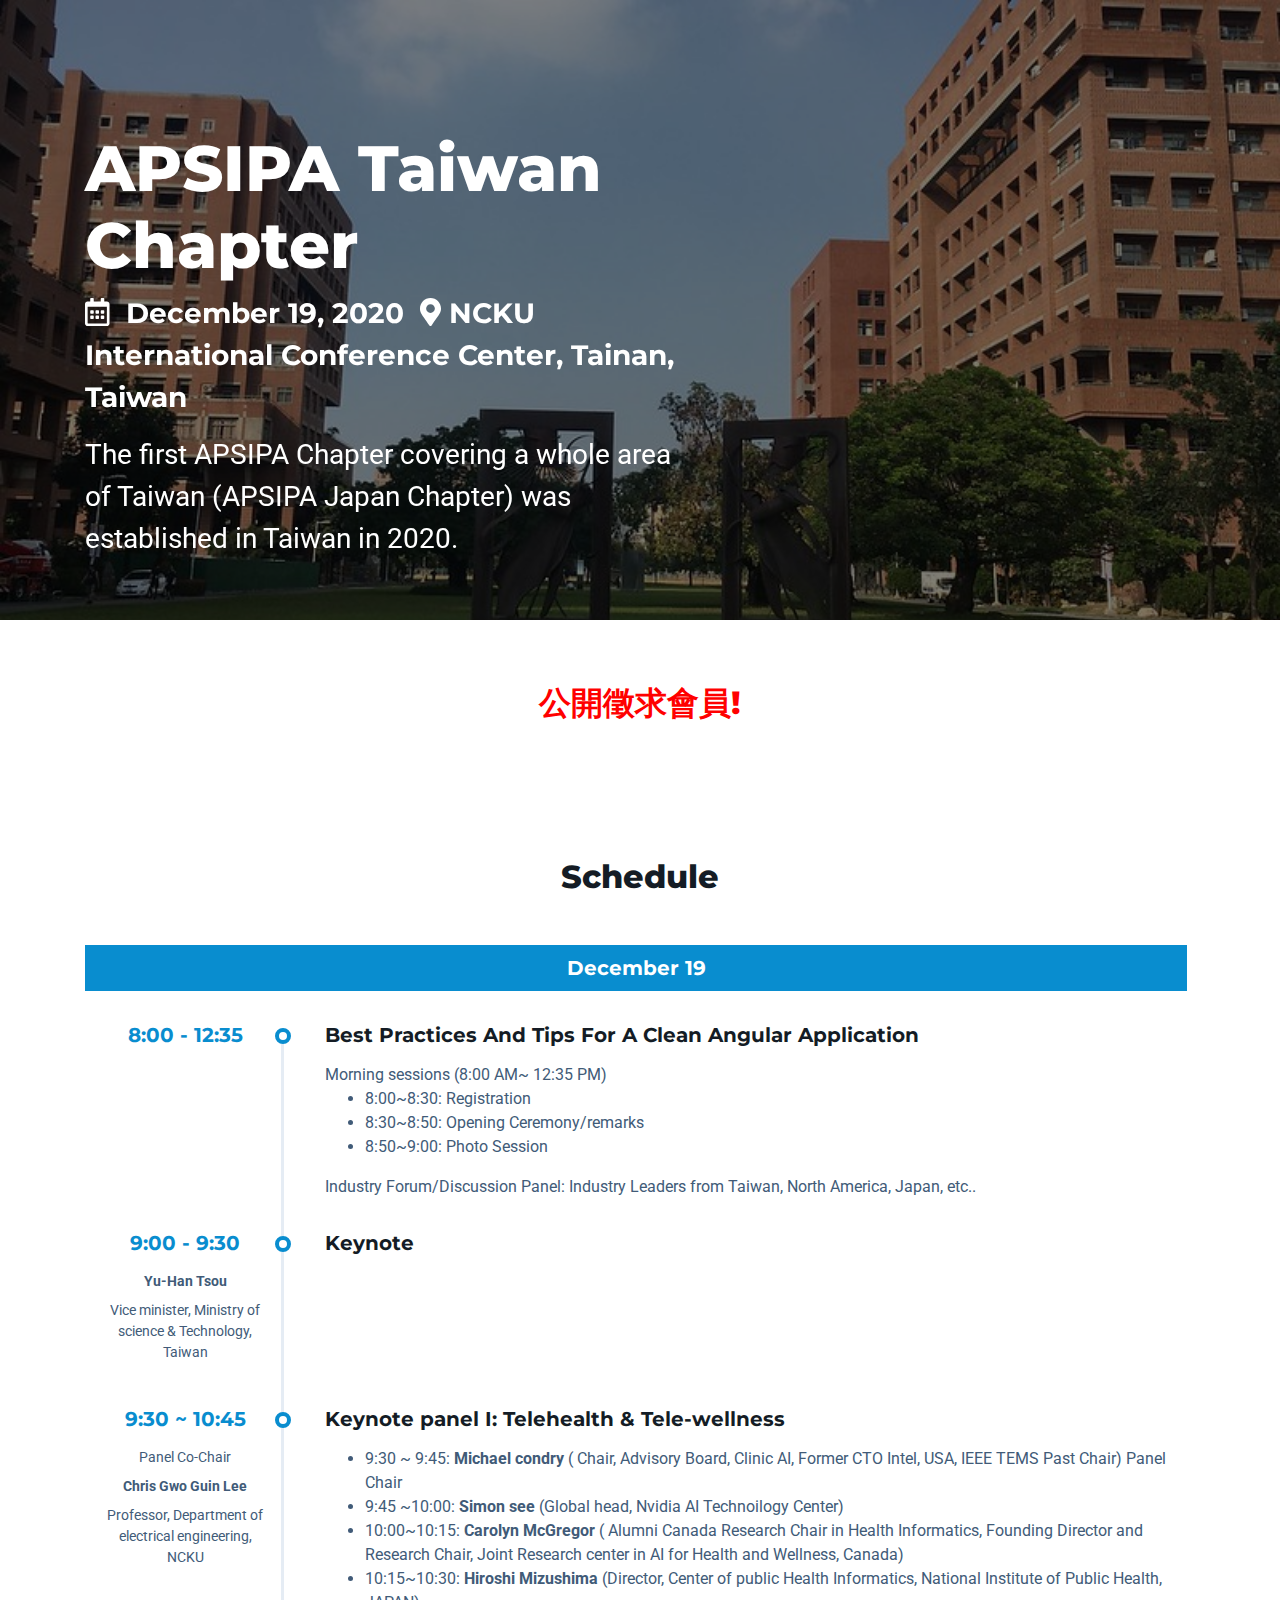
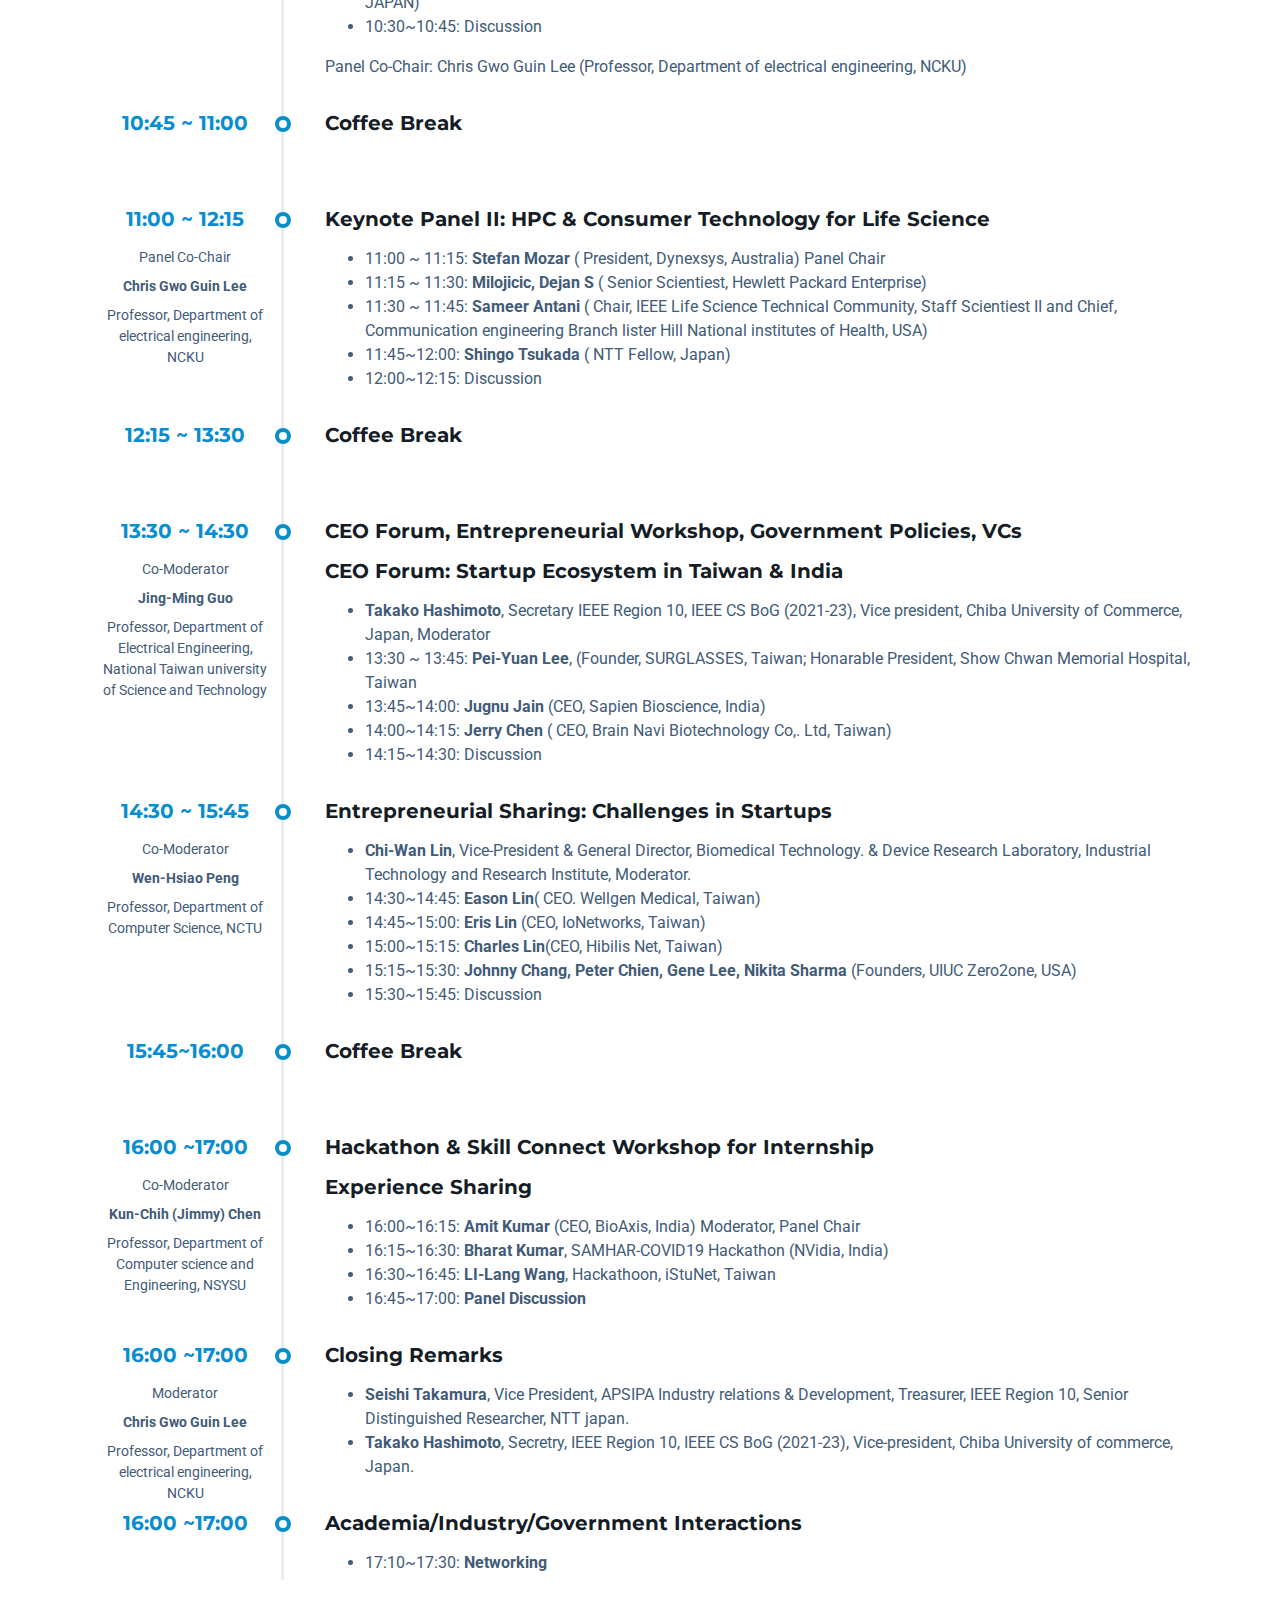
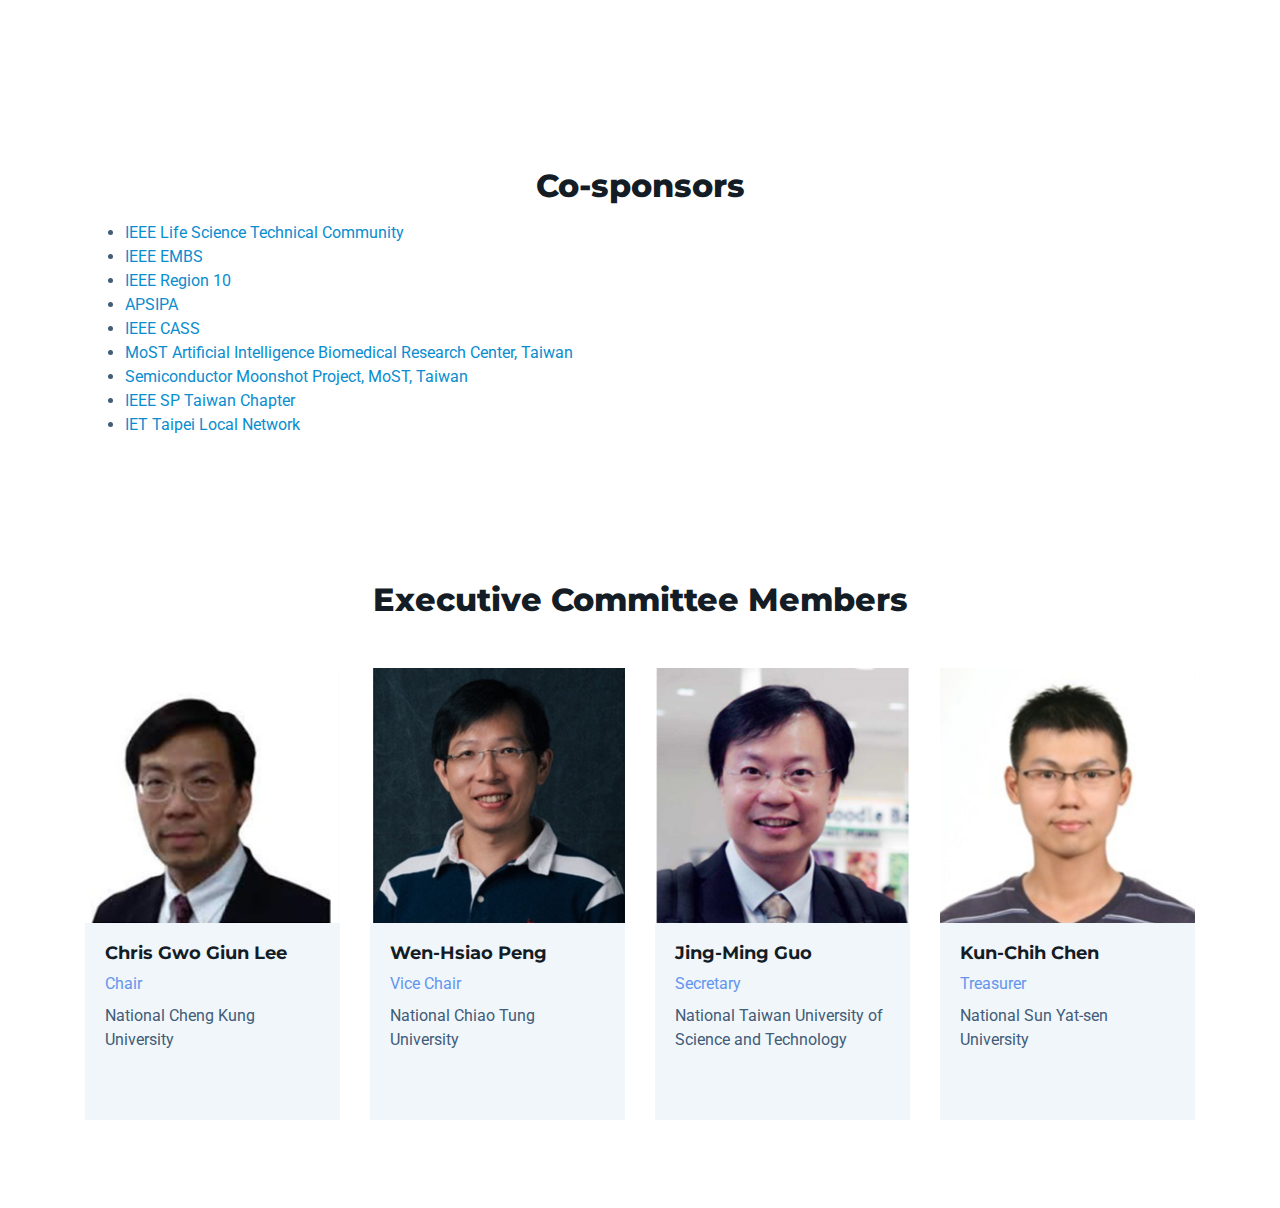
==== web/index.html @ 1daf2760 "create" ====
<!DOCTYPE html>
<html lang="en"> 
<head>
	<title>APSIPA Taiwan Chapter</title>
	
	<!-- Meta -->
	<meta charset="utf-8">
	<meta http-equiv="X-UA-Compatible" content="IE=edge">
	<meta name="viewport" content="width=device-width, initial-scale=1.0">
	<meta name="description" content="Bootstrap 4 Tech Conference Template">
	<meta name="author" content="Xiaoying Riley at 3rd Wave Media">    
	<link rel="shortcut icon" href="favicon.ico"> 
	
	<!-- Google Font -->
	<link href="https://fonts.googleapis.com/css?family=Montserrat:600,700,800|Roboto:300,400,700&display=swap" rel="stylesheet">
	
	<!-- FontAwesome JS-->
	<script defer src="static/js/all.min.js"></script>

	<!-- Theme CSS -->  
	<link id="theme-style" rel="stylesheet" href="static/css/theme.css">


</head> 
<body>
<section>
    <!-- <div id="hero-block" class="hero-block" background-color='#000000'> -->
    <div id="hero-block" class="hero-block" style="background-image: url('static/images/bg2.jpg')">        
    <!-- <div id="hero-block" class="hero-block" background-color='#000000'>         -->
		<div id="hero-carousel" class="hero-carousel carousel slide carousel-fade" data-ride="carousel">
			<div class="carousel-inner">
				<div class="carousel-item-1 carousel-item">
				</div>
				<div class="carousel-item-2 carousel-item">
				</div>
				<div class="carousel-item-3 carousel-item active">
				</div>
			</div>
		</div>
		<div class="hero-block-mask"></div>
		<div class="container">
			<div class="hero-text-block">
				<h1 class="hero-heading mb-2">APSIPA Taiwan Chapter</h1>
				<div class="hero-meta mb-3"><svg class="svg-inline--fa fa-calendar-alt fa-w-14 mr-2" aria-hidden="true" focusable="false" data-prefix="far" data-icon="calendar-alt" role="img" xmlns="http://www.w3.org/2000/svg" viewBox="0 0 448 512" data-fa-i2svg=""><path fill="currentColor" d="M148 288h-40c-6.6 0-12-5.4-12-12v-40c0-6.6 5.4-12 12-12h40c6.6 0 12 5.4 12 12v40c0 6.6-5.4 12-12 12zm108-12v-40c0-6.6-5.4-12-12-12h-40c-6.6 0-12 5.4-12 12v40c0 6.6 5.4 12 12 12h40c6.6 0 12-5.4 12-12zm96 0v-40c0-6.6-5.4-12-12-12h-40c-6.6 0-12 5.4-12 12v40c0 6.6 5.4 12 12 12h40c6.6 0 12-5.4 12-12zm-96 96v-40c0-6.6-5.4-12-12-12h-40c-6.6 0-12 5.4-12 12v40c0 6.6 5.4 12 12 12h40c6.6 0 12-5.4 12-12zm-96 0v-40c0-6.6-5.4-12-12-12h-40c-6.6 0-12 5.4-12 12v40c0 6.6 5.4 12 12 12h40c6.6 0 12-5.4 12-12zm192 0v-40c0-6.6-5.4-12-12-12h-40c-6.6 0-12 5.4-12 12v40c0 6.6 5.4 12 12 12h40c6.6 0 12-5.4 12-12zm96-260v352c0 26.5-21.5 48-48 48H48c-26.5 0-48-21.5-48-48V112c0-26.5 21.5-48 48-48h48V12c0-6.6 5.4-12 12-12h40c6.6 0 12 5.4 12 12v52h128V12c0-6.6 5.4-12 12-12h40c6.6 0 12 5.4 12 12v52h48c26.5 0 48 21.5 48 48zm-48 346V160H48v298c0 3.3 2.7 6 6 6h340c3.3 0 6-2.7 6-6z"></path></svg><!-- <i class="far fa-calendar-alt mr-2"></i> Font Awesome fontawesome.com --> December 19, 2020 <svg class="svg-inline--fa fa-map-marker-alt fa-w-12 mx-2" aria-hidden="true" focusable="false" data-prefix="fas" data-icon="map-marker-alt" role="img" xmlns="http://www.w3.org/2000/svg" viewBox="0 0 384 512" data-fa-i2svg=""><path fill="currentColor" d="M172.268 501.67C26.97 291.031 0 269.413 0 192 0 85.961 85.961 0 192 0s192 85.961 192 192c0 77.413-26.97 99.031-172.268 309.67-9.535 13.774-29.93 13.773-39.464 0zM192 272c44.183 0 80-35.817 80-80s-35.817-80-80-80-80 35.817-80 80 35.817 80 80 80z"></path></svg><!-- <i class="fas fa-map-marker-alt mx-2"></i> Font Awesome fontawesome.com -->NCKU International Conference Center, Tainan, Taiwan</div>
				<div class="hero-intro mb-4">The first APSIPA Chapter covering a whole area of Taiwan (APSIPA Japan Chapter) was established in Taiwan in 2020. </div>
			</div><!--//hero-text-block-->
		</div><!--//container-->

	</div>
</section>
<section class="schedule-section section">
    <div class="container">
        <h3 class="section-heading text-center md-5"><a style="color:red" href="static/data/member_solicitation.pdf">公開徵求會員!</a></h3>
    </div>
</section>
<section id="schedule-section" class="schedule-section section">
    <div class="container">
        <h3 class="section-heading text-center mb-5">Schedule</h3>
        
        <!-- Nav tabs -->
        <ul class="schedule-nav nav nav-pills nav-fill" id="myTab" role="tablist">
            <li class="nav-item mr-2">
                <a class="nav-link active" id="tab-1" data-toggle="tab" href="#tab-1-content" role="tab" aria-controls="tab-1-content" aria-selected="true">
                    <span class="heading">December 19</span>
                    <!-- <span class="meta">(Wed 12, Oct)</span> -->
                </a>
            </li>
        </ul>
        
        <!-- Tab panes -->
        <div class="schedule-tab-content tab-content">
            <div class="tab-pane active" id="tab-1-content" role="tabpanel" aria-labelledby="tab-1">
                <div class="item item-talk">
                    <div class="meta">
                        <h4 class="time mb-3">8:00 - 12:35 </h4>
                        <div class="profile">
                            <a href="#modal-speaker-1" data-toggle="modal" data-target="#modal-speaker-1"><img class="profile-image rounded-circle  mb-2" src="assets/images/speakers/speaker-1.jpg" alt=""></a>
                            <div class="name"><a class="theme-link" href="#modal-speaker-1" data-toggle="modal" data-target="#modal-speaker-1"></a></div>
                        </div><!--//profile-->
                    </div><!--//meta-->
                    <div class="content">
                        <h3 class="title mb-3">Best Practices And Tips For A Clean Angular Application</h3>
                        <!-- <div class="location mb-3"><svg class="svg-inline--fa fa-map-marker-alt fa-w-12 mr-2" aria-hidden="true" focusable="false" data-prefix="fas" data-icon="map-marker-alt" role="img" xmlns="http://www.w3.org/2000/svg" viewBox="0 0 384 512" data-fa-i2svg=""><path fill="currentColor" d="M172.268 501.67C26.97 291.031 0 269.413 0 192 0 85.961 85.961 0 192 0s192 85.961 192 192c0 77.413-26.97 99.031-172.268 309.67-9.535 13.774-29.93 13.773-39.464 0zM192 272c44.183 0 80-35.817 80-80s-35.817-80-80-80-80 35.817-80 80 35.817 80 80 80z"></path></svg><i class="fas fa-map-marker-alt mr-2"></i> Font Awesome fontawesome.comConference Room A</div> -->
                        <div class="desc">
                            Morning sessions (8:00 AM~ 12:35 PM)
                            <ul>

                                <li>8:00~8:30: Registration</li>
                                <li>8:30~8:50: Opening Ceremony/remarks</li>
                                <li>8:50~9:00: Photo Session</li>
                        </ul>
                            Industry Forum/Discussion Panel: Industry Leaders from Taiwan, North America, Japan, etc.. 
                        </div>
                    </div><!--//content-->
                </div><!--//item-->
                <div class="item item-talk">
                    <div class="meta">
                        <h4 class="time mb-3">9:00 - 9:30</h4>
                        <div class="profile">
                           <label><b>Yu-Han Tsou</b></label>
                           <label>Vice minister, Ministry of science & Technology, Taiwan</label>
                        </div><!--//profile-->
                    </div><!--//meta-->
                    <div class="content">
                        <h3 class="title mb-3">Keynote</h3>
                        <!-- <div class="location mb-3"><svg class="svg-inline--fa fa-map-marker-alt fa-w-12 mr-2" aria-hidden="true" focusable="false" data-prefix="fas" data-icon="map-marker-alt" role="img" xmlns="http://www.w3.org/2000/svg" viewBox="0 0 384 512" data-fa-i2svg=""><path fill="currentColor" d="M172.268 501.67C26.97 291.031 0 269.413 0 192 0 85.961 85.961 0 192 0s192 85.961 192 192c0 77.413-26.97 99.031-172.268 309.67-9.535 13.774-29.93 13.773-39.464 0zM192 272c44.183 0 80-35.817 80-80s-35.817-80-80-80-80 35.817-80 80 35.817 80 80 80z"></path></svg><i class="fas fa-map-marker-alt mr-2"></i> Font Awesome fontawesome.com</div> -->
                        <div class="desc"><p>&nbsp;</p><p>&nbsp;</p><p>&nbsp;</p></div>
                    </div><!--//content-->
                </div><!--//item-->
                <div class="item item-talk">
                    <div class="meta">
                        <h4 class="time mb-3">9:30 ~ 10:45</h4>
                        <div class="profile">
                           <label> Panel Co-Chair </label>
                           <label><b> Chris Gwo Guin Lee </b></label>
                           <label> Professor, Department of electrical engineering, NCKU </label>
                        </div><!--//profile-->
                    </div><!--//meta-->
                    <div class="content">
                        <h3 class="title mb-3">Keynote panel I: Telehealth & Tele-wellness</h3>
                        <!-- <div class="location mb-3"><svg class="svg-inline--fa fa-map-marker-alt fa-w-12 mr-2" aria-hidden="true" focusable="false" data-prefix="fas" data-icon="map-marker-alt" role="img" xmlns="http://www.w3.org/2000/svg" viewBox="0 0 384 512" data-fa-i2svg=""><path fill="currentColor" d="M172.268 501.67C26.97 291.031 0 269.413 0 192 0 85.961 85.961 0 192 0s192 85.961 192 192c0 77.413-26.97 99.031-172.268 309.67-9.535 13.774-29.93 13.773-39.464 0zM192 272c44.183 0 80-35.817 80-80s-35.817-80-80-80-80 35.817-80 80 35.817 80 80 80z"></path></svg><i class="fas fa-map-marker-alt mr-2"></i> Font Awesome fontawesome.comConference Room A</div> -->
                        <div class="desc">
                           <ul>
                              <li>9:30 ~ 9:45: <b>Michael condry</b> ( Chair, Advisory Board, Clinic AI, Former CTO Intel, USA, IEEE TEMS Past Chair) Panel Chair</li>
                              <li>9:45 ~10:00: <b>Simon see</b> (Global head, Nvidia AI Technoilogy Center)</li>
                              <li>10:00~10:15: <b>Carolyn McGregor</b> ( Alumni Canada Research Chair in Health Informatics, Founding Director and Research Chair, Joint Research center in AI for Health and Wellness, Canada) </li>
                              <li>10:15~10:30: <b>Hiroshi Mizushima</b> (Director, Center of public Health Informatics, National Institute of Public Health, JAPAN)</li>
                              <li>10:30~10:45: Discussion
                           </ul>
                           Panel Co-Chair: Chris Gwo Guin Lee (Professor, Department of electrical engineering, NCKU)

                        </div>
                    </div><!--//content-->
                </div><!--//item-->
                <div class="item item-other">
                    <div class="meta">
                        <h4 class="time mb-3">10:45 ~ 11:00</h4>
                    </div><!--//meta-->
                    <div class="content">
                        <h3 class="title mb-3">Coffee Break</h3>
                        <!-- <div class="location mb-3"><svg class="svg-inline--fa fa-map-marker-alt fa-w-12 mr-2" aria-hidden="true" focusable="false" data-prefix="fas" data-icon="map-marker-alt" role="img" xmlns="http://www.w3.org/2000/svg" viewBox="0 0 384 512" data-fa-i2svg=""><path fill="currentColor" d="M172.268 501.67C26.97 291.031 0 269.413 0 192 0 85.961 85.961 0 192 0s192 85.961 192 192c0 77.413-26.97 99.031-172.268 309.67-9.535 13.774-29.93 13.773-39.464 0zM192 272c44.183 0 80-35.817 80-80s-35.817-80-80-80-80 35.817-80 80 35.817 80 80 80z"></path></svg><i class="fas fa-map-marker-alt mr-2"></i> Font Awesome fontawesome.comRoom A5</div> -->
                        <div class="desc"><p>&nbsp;</p></div>
                    </div><!--//content-->
                </div><!--//item-->
                <div class="item item-talk">
                    <div class="meta">
                        <h4 class="time mb-3">11:00 ~ 12:15</h4>
                        <div class="profile">
                            <!-- <a href="#modal-speaker-1" data-toggle="modal" data-target="#modal-speaker-1"><img class="profile-image rounded-circle  mb-2" src="assets/images/speakers/speaker-3.jpg" alt=""></a>
                            <div class="name"><a class="theme-link" href="#modal-speaker-1" data-toggle="modal" data-target="#modal-speaker-1">Tim Doe</a></div> -->

                           <label> Panel Co-Chair </label> 
                           <label><b>Chris Gwo Guin Lee</b> </label>
                           <label> Professor, Department of electrical engineering, NCKU </label>

                        </div><!--//profile-->
                    </div><!--//meta-->
                    <div class="content">
                        <h3 class="title mb-3">Keynote Panel II: HPC & Consumer Technology for Life Science</h3>
                        <!-- <div class="location mb-3"><svg class="svg-inline--fa fa-map-marker-alt fa-w-12 mr-2" aria-hidden="true" focusable="false" data-prefix="fas" data-icon="map-marker-alt" role="img" xmlns="http://www.w3.org/2000/svg" viewBox="0 0 384 512" data-fa-i2svg=""><path fill="currentColor" d="M172.268 501.67C26.97 291.031 0 269.413 0 192 0 85.961 85.961 0 192 0s192 85.961 192 192c0 77.413-26.97 99.031-172.268 309.67-9.535 13.774-29.93 13.773-39.464 0zM192 272c44.183 0 80-35.817 80-80s-35.817-80-80-80-80 35.817-80 80 35.817 80 80 80z"></path></svg><i class="fas fa-map-marker-alt mr-2"></i> Font Awesome fontawesome.comConference Room A</div> -->
                        <div class="desc">
                           <ul>
                              <li>11:00 ~ 11:15: <b>Stefan Mozar</b> ( President, Dynexsys, Australia) Panel Chair</li>
                              <li>11:15 ~ 11:30: <b>Milojicic, Dejan S</b> ( Senior Scientiest, Hewlett Packard Enterprise)</li>
                              <li>11:30 ~ 11:45: <b>Sameer Antani</b> ( Chair, IEEE Life Science Technical Community, Staff Scientiest II and Chief, Communication engineering Branch lister Hill National institutes of Health, USA)</li>
                              <li>11:45~12:00: <b>Shingo Tsukada</b> ( NTT Fellow, Japan)</li>
                              <li>12:00~12:15: Discussion</li>
                           </ul>
                        
                        </div>
                    </div><!--//content-->
                </div><!--//item-->

                <div class="item item-other">
                  <div class="meta">
                      <h4 class="time mb-3">12:15 ~ 13:30 </h4>
                  </div><!--//meta-->
                  <div class="content">
                      <h3 class="title mb-3">Coffee Break </h3>
                      <!-- <div class="location mb-3"><svg class="svg-inline--fa fa-map-marker-alt fa-w-12 mr-2" aria-hidden="true" focusable="false" data-prefix="fas" data-icon="map-marker-alt" role="img" xmlns="http://www.w3.org/2000/svg" viewBox="0 0 384 512" data-fa-i2svg=""><path fill="currentColor" d="M172.268 501.67C26.97 291.031 0 269.413 0 192 0 85.961 85.961 0 192 0s192 85.961 192 192c0 77.413-26.97 99.031-172.268 309.67-9.535 13.774-29.93 13.773-39.464 0zM192 272c44.183 0 80-35.817 80-80s-35.817-80-80-80-80 35.817-80 80 35.817 80 80 80z"></path></svg><i class="fas fa-map-marker-alt mr-2"></i> Font Awesome fontawesome.comRoom A5</div> -->
                      <div class="desc"><p>&nbsp;</p></div>
                  </div><!--//content-->
               </div><!--//item-->

                <div class="item item-talk">
                    <div class="meta">
                        <h4 class="time mb-3">13:30 ~ 14:30</h4>
                        <div class="profile">
                           <label> Co-Moderator</label>
                           <label><b>Jing-Ming Guo</b> </label>
                           <label> Professor, Department of Electrical Engineering, National Taiwan university of Science and Technology </label>
                            <!-- <a href="#modal-speaker-1" data-toggle="modal" data-target="#modal-speaker-1"><img class="profile-image rounded-circle  mb-2" src="assets/images/speakers/speaker-4.jpg" alt=""></a>
                            <div class="name"><a class="theme-link" href="#modal-speaker-1" data-toggle="modal" data-target="#modal-speaker-1">Josh Doe</a></div> -->
                        </div><!--//profile-->
                    </div><!--//meta-->
                    <div class="content">
                        <h3 class="title mb-3">CEO Forum, Entrepreneurial Workshop, Government Policies, VCs</h3>
                        <h4 class="title mb-3">CEO Forum: Startup Ecosystem in Taiwan & India</h4>
                        <!-- <div class="location mb-3"><svg class="svg-inline--fa fa-map-marker-alt fa-w-12 mr-2" aria-hidden="true" focusable="false" data-prefix="fas" data-icon="map-marker-alt" role="img" xmlns="http://www.w3.org/2000/svg" viewBox="0 0 384 512" data-fa-i2svg=""><path fill="currentColor" d="M172.268 501.67C26.97 291.031 0 269.413 0 192 0 85.961 85.961 0 192 0s192 85.961 192 192c0 77.413-26.97 99.031-172.268 309.67-9.535 13.774-29.93 13.773-39.464 0zM192 272c44.183 0 80-35.817 80-80s-35.817-80-80-80-80 35.817-80 80 35.817 80 80 80z"></path></svg><i class="fas fa-map-marker-alt mr-2"></i> Font Awesome fontawesome.comConference Room B</div> -->
                        <div class="desc">
                           <ul>
                              <li><b>Takako Hashimoto</b>, Secretary IEEE Region 10, IEEE CS BoG (2021-23), Vice president, Chiba University of Commerce, Japan, Moderator</li>
                              <li>13:30 ~ 13:45: <b>Pei-Yuan Lee</b>, (Founder, SURGLASSES, Taiwan; Honarable President, Show Chwan Memorial Hospital, Taiwan </li>
                              <li>13:45~14:00: <b>Jugnu Jain</b> (CEO, Sapien Bioscience, India)</li>
                              <li>14:00~14:15: <b>Jerry Chen</b> ( CEO, Brain Navi Biotechnology Co,. Ltd, Taiwan)</li>
                              <li>14:15~14:30: Discussion </li>
                           </ul>
                        </div>
                    </div><!--//content-->
                </div><!--//item-->
                <div class="item item-talk">
                  <div class="meta">
                      <h4 class="time mb-3">14:30 ~ 15:45</h4>
                      <div class="profile">
                         <label> Co-Moderator</label>
                         <label><b>Wen-Hsiao Peng</b> </label>
                         <label> Professor, Department of Computer Science, NCTU </label>
                          <!-- <a href="#modal-speaker-1" data-toggle="modal" data-target="#modal-speaker-1"><img class="profile-image rounded-circle  mb-2" src="assets/images/speakers/speaker-4.jpg" alt=""></a>
                          <div class="name"><a class="theme-link" href="#modal-speaker-1" data-toggle="modal" data-target="#modal-speaker-1">Josh Doe</a></div> -->
                      </div><!--//profile-->
                  </div><!--//meta-->
                  <div class="content">
                      <h3 class="title mb-3">Entrepreneurial Sharing: Challenges in Startups</h3>
                      <!-- <div class="location mb-3"><svg class="svg-inline--fa fa-map-marker-alt fa-w-12 mr-2" aria-hidden="true" focusable="false" data-prefix="fas" data-icon="map-marker-alt" role="img" xmlns="http://www.w3.org/2000/svg" viewBox="0 0 384 512" data-fa-i2svg=""><path fill="currentColor" d="M172.268 501.67C26.97 291.031 0 269.413 0 192 0 85.961 85.961 0 192 0s192 85.961 192 192c0 77.413-26.97 99.031-172.268 309.67-9.535 13.774-29.93 13.773-39.464 0zM192 272c44.183 0 80-35.817 80-80s-35.817-80-80-80-80 35.817-80 80 35.817 80 80 80z"></path></svg><i class="fas fa-map-marker-alt mr-2"></i> Font Awesome fontawesome.comConference Room B</div> -->
                      <div class="desc">
                         <ul>
                           <li><b>Chi-Wan Lin</b>, Vice-President & General Director, Biomedical Technology. & Device Research Laboratory, Industrial Technology and Research Institute, Moderator.</li>
                           <li>14:30~14:45: <b>Eason Lin</b>( CEO. Wellgen Medical, Taiwan)</li>
                           <li>14:45~15:00: <b>Eris Lin</b> (CEO, IoNetworks, Taiwan)</li>
                           <li>15:00~15:15: <b>Charles Lin</b>(CEO, Hibilis Net, Taiwan)</li>
                           <li>15:15~15:30: <b>Johnny Chang, Peter Chien, Gene Lee, Nikita Sharma</b> (Founders, UIUC Zero2one, USA)</li>
                           <li>15:30~15:45: Discussion</li>
                         </ul>
                      </div>
                  </div><!--//content-->
              </div><!--//item-->
              <div class="item item-other">
               <div class="meta">
                   <h4 class="time mb-3">15:45~16:00 </h4>
               </div><!--//meta-->
               <div class="content">
                   <h3 class="title mb-3">Coffee Break </h3>
                   <!-- <div class="location mb-3"><svg class="svg-inline--fa fa-map-marker-alt fa-w-12 mr-2" aria-hidden="true" focusable="false" data-prefix="fas" data-icon="map-marker-alt" role="img" xmlns="http://www.w3.org/2000/svg" viewBox="0 0 384 512" data-fa-i2svg=""><path fill="currentColor" d="M172.268 501.67C26.97 291.031 0 269.413 0 192 0 85.961 85.961 0 192 0s192 85.961 192 192c0 77.413-26.97 99.031-172.268 309.67-9.535 13.774-29.93 13.773-39.464 0zM192 272c44.183 0 80-35.817 80-80s-35.817-80-80-80-80 35.817-80 80 35.817 80 80 80z"></path></svg><i class="fas fa-map-marker-alt mr-2"></i> Font Awesome fontawesome.comRoom A5</div> -->
                   <div class="desc"><p>&nbsp;</p></div>
               </div><!--//content-->
               </div><!--//item-->
               <div class="item item-talk">
                  <div class="meta">
                      <h4 class="time mb-3">16:00 ~17:00</h4>
                      <div class="profile">
                         <label> Co-Moderator</label>
                         <label><b> Kun-Chih (Jimmy) Chen</b> </label>
                         <label> Professor, Department of Computer science and Engineering, NSYSU </label>
                          <!-- <a href="#modal-speaker-1" data-toggle="modal" data-target="#modal-speaker-1"><img class="profile-image rounded-circle  mb-2" src="assets/images/speakers/speaker-4.jpg" alt=""></a>
                          <div class="name"><a class="theme-link" href="#modal-speaker-1" data-toggle="modal" data-target="#modal-speaker-1">Josh Doe</a></div> -->
                      </div><!--//profile-->
                  </div><!--//meta-->
                  <div class="content">
                      <h3 class="title mb-3">Hackathon & Skill Connect Workshop for Internship</h3>
                      <h3 class="title mb-3">Experience Sharing</h3>
                      <!-- <div class="location mb-3"><svg class="svg-inline--fa fa-map-marker-alt fa-w-12 mr-2" aria-hidden="true" focusable="false" data-prefix="fas" data-icon="map-marker-alt" role="img" xmlns="http://www.w3.org/2000/svg" viewBox="0 0 384 512" data-fa-i2svg=""><path fill="currentColor" d="M172.268 501.67C26.97 291.031 0 269.413 0 192 0 85.961 85.961 0 192 0s192 85.961 192 192c0 77.413-26.97 99.031-172.268 309.67-9.535 13.774-29.93 13.773-39.464 0zM192 272c44.183 0 80-35.817 80-80s-35.817-80-80-80-80 35.817-80 80 35.817 80 80 80z"></path></svg><i class="fas fa-map-marker-alt mr-2"></i> Font Awesome fontawesome.comConference Room B</div> -->
                      <div class="desc">
                         <ul>
                           <li>16:00~16:15: <b>Amit Kumar</b> (CEO, BioAxis, India) Moderator, Panel Chair</li>
                           <li>16:15~16:30: <b>Bharat Kumar</b>, SAMHAR-COVID19 Hackathon (NVidia, India)</li>
                           <li>16:30~16:45: <b>LI-Lang Wang</b>, Hackathoon, iStuNet, Taiwan</li>
                           <li>16:45~17:00: <b>Panel Discussion</b> </li>
                         </ul>
                      </div>
                  </div><!--//content-->
              </div><!--//item-->
              <div class="item item-talk">
               <div class="meta">
                   <h4 class="time mb-3">16:00 ~17:00</h4>
                   <div class="profile">
                      <label> Moderator</label>
                      <label><b> Chris Gwo Guin Lee</b> </label>
                      <label> Professor, Department of electrical engineering, NCKU </label>
                       <!-- <a href="#modal-speaker-1" data-toggle="modal" data-target="#modal-speaker-1"><img class="profile-image rounded-circle  mb-2" src="assets/images/speakers/speaker-4.jpg" alt=""></a>
                       <div class="name"><a class="theme-link" href="#modal-speaker-1" data-toggle="modal" data-target="#modal-speaker-1">Josh Doe</a></div> -->
                   </div><!--//profile-->
               </div><!--//meta-->
               <div class="content">
                   <h3 class="title mb-3">Closing Remarks</h3>
                   <!-- <div class="location mb-3"><svg class="svg-inline--fa fa-map-marker-alt fa-w-12 mr-2" aria-hidden="true" focusable="false" data-prefix="fas" data-icon="map-marker-alt" role="img" xmlns="http://www.w3.org/2000/svg" viewBox="0 0 384 512" data-fa-i2svg=""><path fill="currentColor" d="M172.268 501.67C26.97 291.031 0 269.413 0 192 0 85.961 85.961 0 192 0s192 85.961 192 192c0 77.413-26.97 99.031-172.268 309.67-9.535 13.774-29.93 13.773-39.464 0zM192 272c44.183 0 80-35.817 80-80s-35.817-80-80-80-80 35.817-80 80 35.817 80 80 80z"></path></svg><i class="fas fa-map-marker-alt mr-2"></i> Font Awesome fontawesome.comConference Room B</div> -->
                   <div class="desc">
                      <ul>
                        <li><b>Seishi Takamura</b>, Vice President, APSIPA Industry relations & Development, Treasurer, IEEE Region 10, Senior Distinguished Researcher, NTT japan.</li>
                        <li><b>Takako Hashimoto</b>, Secretry, IEEE Region 10, IEEE CS BoG (2021-23), Vice-president, Chiba University of commerce, Japan.</li>
                      </ul>
                   </div>
               </div><!--//content-->
           </div><!--//item-->
           <div class="item item-talk">
            <div class="meta">
                <h4 class="time mb-3">16:00 ~17:00</h4>
                <div class="profile">
                   
                    <!-- <a href="#modal-speaker-1" data-toggle="modal" data-target="#modal-speaker-1"><img class="profile-image rounded-circle  mb-2" src="assets/images/speakers/speaker-4.jpg" alt=""></a>
                    <div class="name"><a class="theme-link" href="#modal-speaker-1" data-toggle="modal" data-target="#modal-speaker-1">Josh Doe</a></div> -->
                </div><!--//profile-->
            </div><!--//meta-->
            <div class="content">
                <h3 class="title mb-3">Academia/Industry/Government Interactions</h3>
                <!-- <div class="location mb-3"><svg class="svg-inline--fa fa-map-marker-alt fa-w-12 mr-2" aria-hidden="true" focusable="false" data-prefix="fas" data-icon="map-marker-alt" role="img" xmlns="http://www.w3.org/2000/svg" viewBox="0 0 384 512" data-fa-i2svg=""><path fill="currentColor" d="M172.268 501.67C26.97 291.031 0 269.413 0 192 0 85.961 85.961 0 192 0s192 85.961 192 192c0 77.413-26.97 99.031-172.268 309.67-9.535 13.774-29.93 13.773-39.464 0zM192 272c44.183 0 80-35.817 80-80s-35.817-80-80-80-80 35.817-80 80 35.817 80 80 80z"></path></svg><i class="fas fa-map-marker-alt mr-2"></i> Font Awesome fontawesome.comConference Room B</div> -->
                <div class="desc">
                   <ul>
                     <li>17:10~17:30: <b>Networking</b></li>
                   </ul>
                </div>
            </div><!--//content-->
        </div><!--//item-->
                
            </div><!--//tab-1-content-->
        </div><!--//schedule-tab-content-->
    </div><!--//container-->
</section>

<section id="schedule-section" class="schedule-section section">
    <div class="container">
      <h3 class="section-heading text-center mb-3">Co-sponsors</h3>
      <div class="borderless">
         <ul class="">
            <li class=""><a href="https://lifesciences.ieee.org/life-sciences-technical-committees/">IEEE Life Science Technical Community</a></li>
            <li class=""><a href="https://www.embs.org/">IEEE EMBS</li>
               <li class=""><a href="https://www.ieeer10.org/">IEEE Region 10</a></li>
            <li class=""><a href="http://www.apsipa.org/">APSIPA</a></li>
            <li class=""><a href="https://ieee-cas.org/">IEEE CASS</a></li>
            <li class=""><a href="http://aibmrc.csie.ncku.edu.tw/index.php/en/">MoST Artificial Intelligence Biomedical Research Center, Taiwan</a></li>
            <li class=""><a href="https://english.ey.gov.tw/News3/9E5540D592A5FECD/8e5dd18a-0bf6-44bb-92ed-a0010a1b9328">Semiconductor Moonshot Project, MoST, Taiwan</a></li>
            <li class=""><a href="http://www.ieee.org.tw/index.php?page=04-list">IEEE SP Taiwan Chapter</a></li>
            <li class=""><a href="http://www.iettaiwan.org.tw/">IET Taipei Local Network</a></li>
         </ul>
      </div>
    </div>

</section>
<section id="speakers-section" class="speakers-section section">
    <div class="container">
        <h3 class="section-heading text-center mb-3">Executive Committee Members</h3>
        <div class="section-intro text-center single-col-max mx-auto mb-5"></div>
        <div class="row">
            <div class="col-12 col-md-6 col-lg-3 mb-4">
                <div class="card rounded-0">
                    <a href="#modal-speaker-1" data-toggle="modal" data-target="#modal-speaker-1"><img src="static/images/1.png" class="card-img-top rounded-0" alt=""></a>
                    <div class="card-body">
                        <h5 class="card-title mb-2">Chris Gwo Giun Lee </h5>
                        <div class="card-text mb-3">
                            <div class="meta"><label style="color:cornflowerblue">Chair</label></div>
                            <div class="meta">National Cheng Kung University</div>
                        </div><!--//card-text-->
                    </div><!--//card-->
                </div><!--//card-->
            </div><!--//col-->
            <div class="col-12 col-md-6 col-lg-3 mb-4">
                <div class="card rounded-0">
                    <a href="#modal-speaker-1" data-toggle="modal" data-target="#modal-speaker-1"><img src="static/images/2.png" class="card-img-top rounded-0" alt=""></a>
                    <div class="card-body">
                        <h5 class="card-title mb-2">Wen-Hsiao Peng </h5>
                        <div class="card-text mb-3">
                            <div class="meta"><label style="color:cornflowerblue">Vice Chair</label></div>
                            <div class="meta">National Chiao Tung University</div>
                        </div><!--//card-text-->
                    </div><!--//card-->
                </div><!--//card-->
            </div><!--//col-->
            <div class="col-12 col-md-6 col-lg-3 mb-4">
                <div class="card rounded-0">
                    <a href="#modal-speaker-1" data-toggle="modal" data-target="#modal-speaker-1"><img src="static/images/3.png" class="card-img-top rounded-0" alt=""></a>
                    <div class="card-body">
                        <h5 class="card-title mb-2">Jing-Ming Guo</h5>
                        <div class="card-text mb-3">
                            <div class="meta"><label style="color:cornflowerblue">Secretary</label></div>
                            <div class="meta">National Taiwan University of Science and Technology </div>
                        </div><!--//card-text-->
                    </div><!--//card-->
                </div><!--//card-->
            </div><!--//col-->
            <div class="col-12 col-md-6 col-lg-3 mb-4">
                <div class="card rounded-0">
                    <a href="#modal-speaker-1" data-toggle="modal" data-target="#modal-speaker-1"><img src="static/images/4.png" class="card-img-top rounded-0" alt=""></a>
                    <div class="card-body">
                        <h5 class="card-title mb-2">Kun-Chih Chen</h5>
                        <div class="card-text mb-3">
                            <div class="meta"><label style="color:cornflowerblue">Treasurer</label></div>
                            <div class="meta">National Sun Yat-sen University </div>
                        </div><!--//card-text-->
                    </div><!--//card-->
                </div><!--//card-->
            </div><!--//col-->
        </div><!--//row-->
    </div><!--//container-->
</section>

</body>
</html>
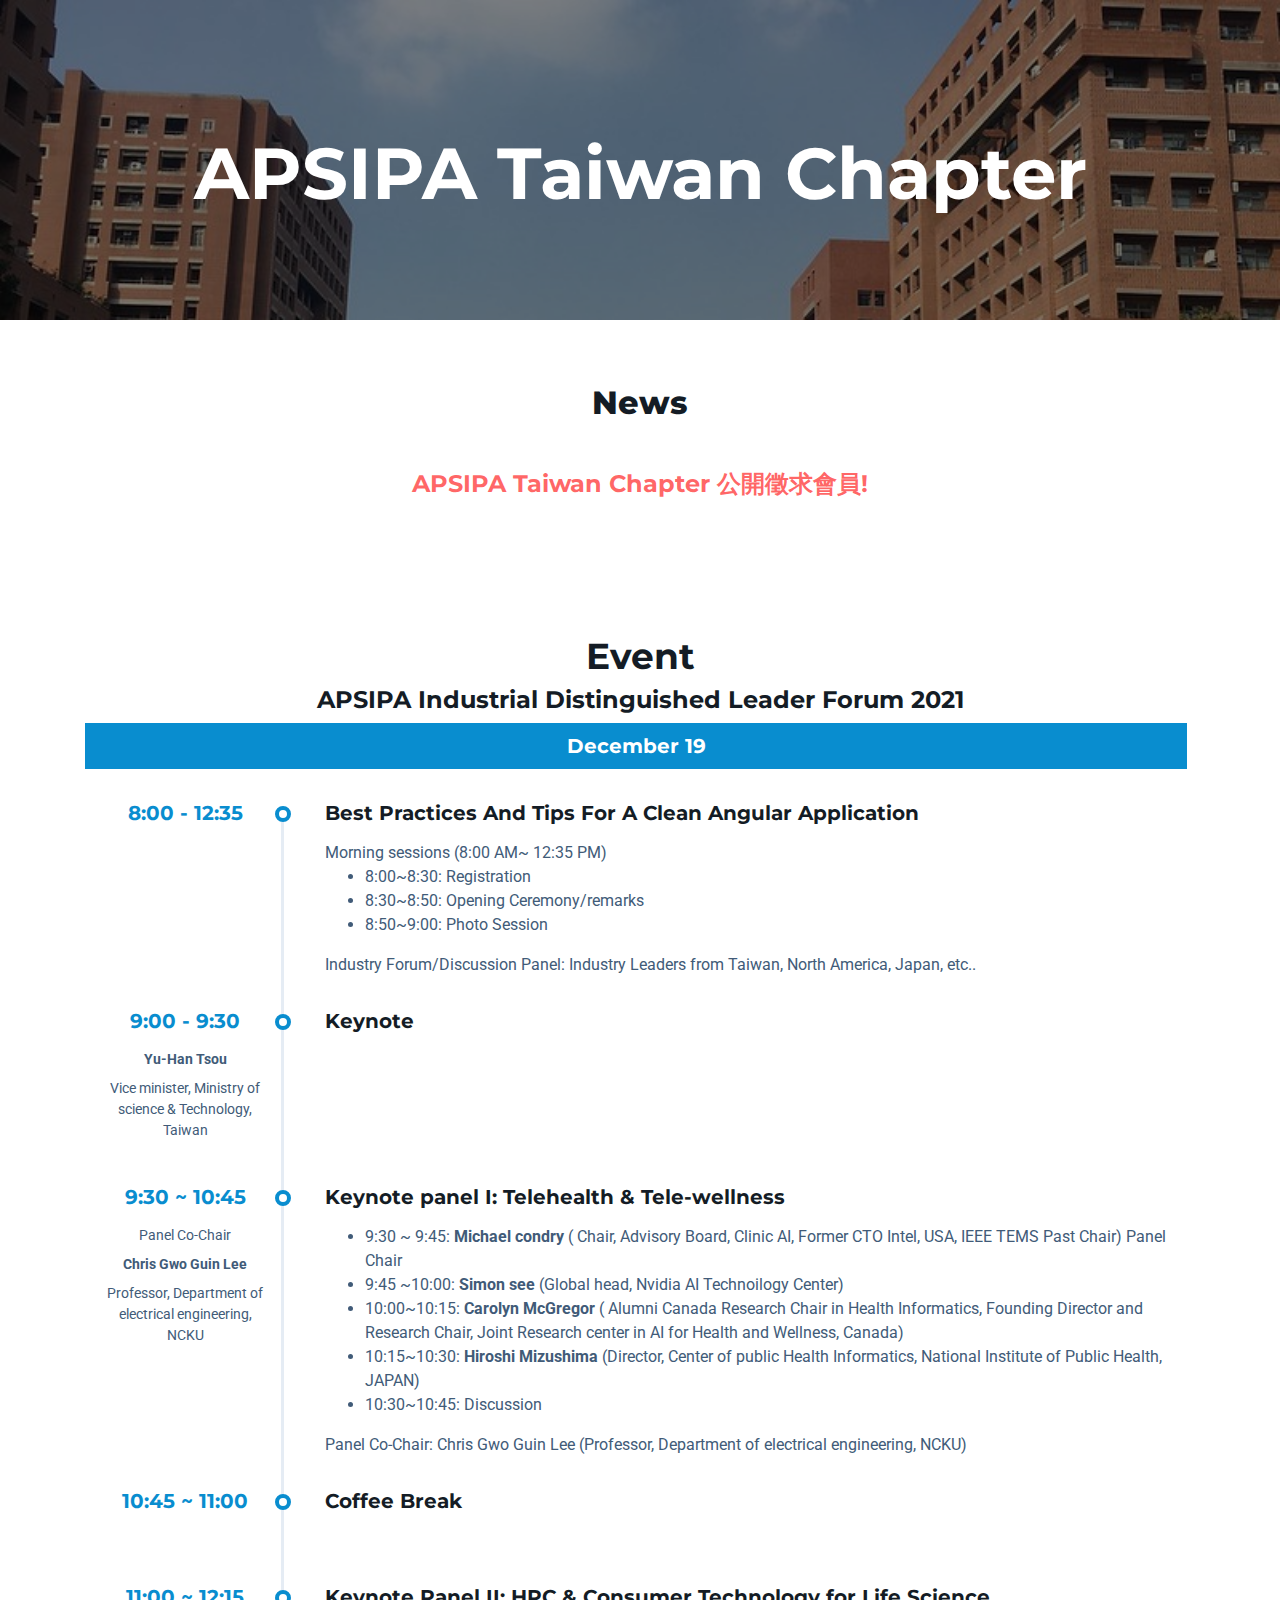
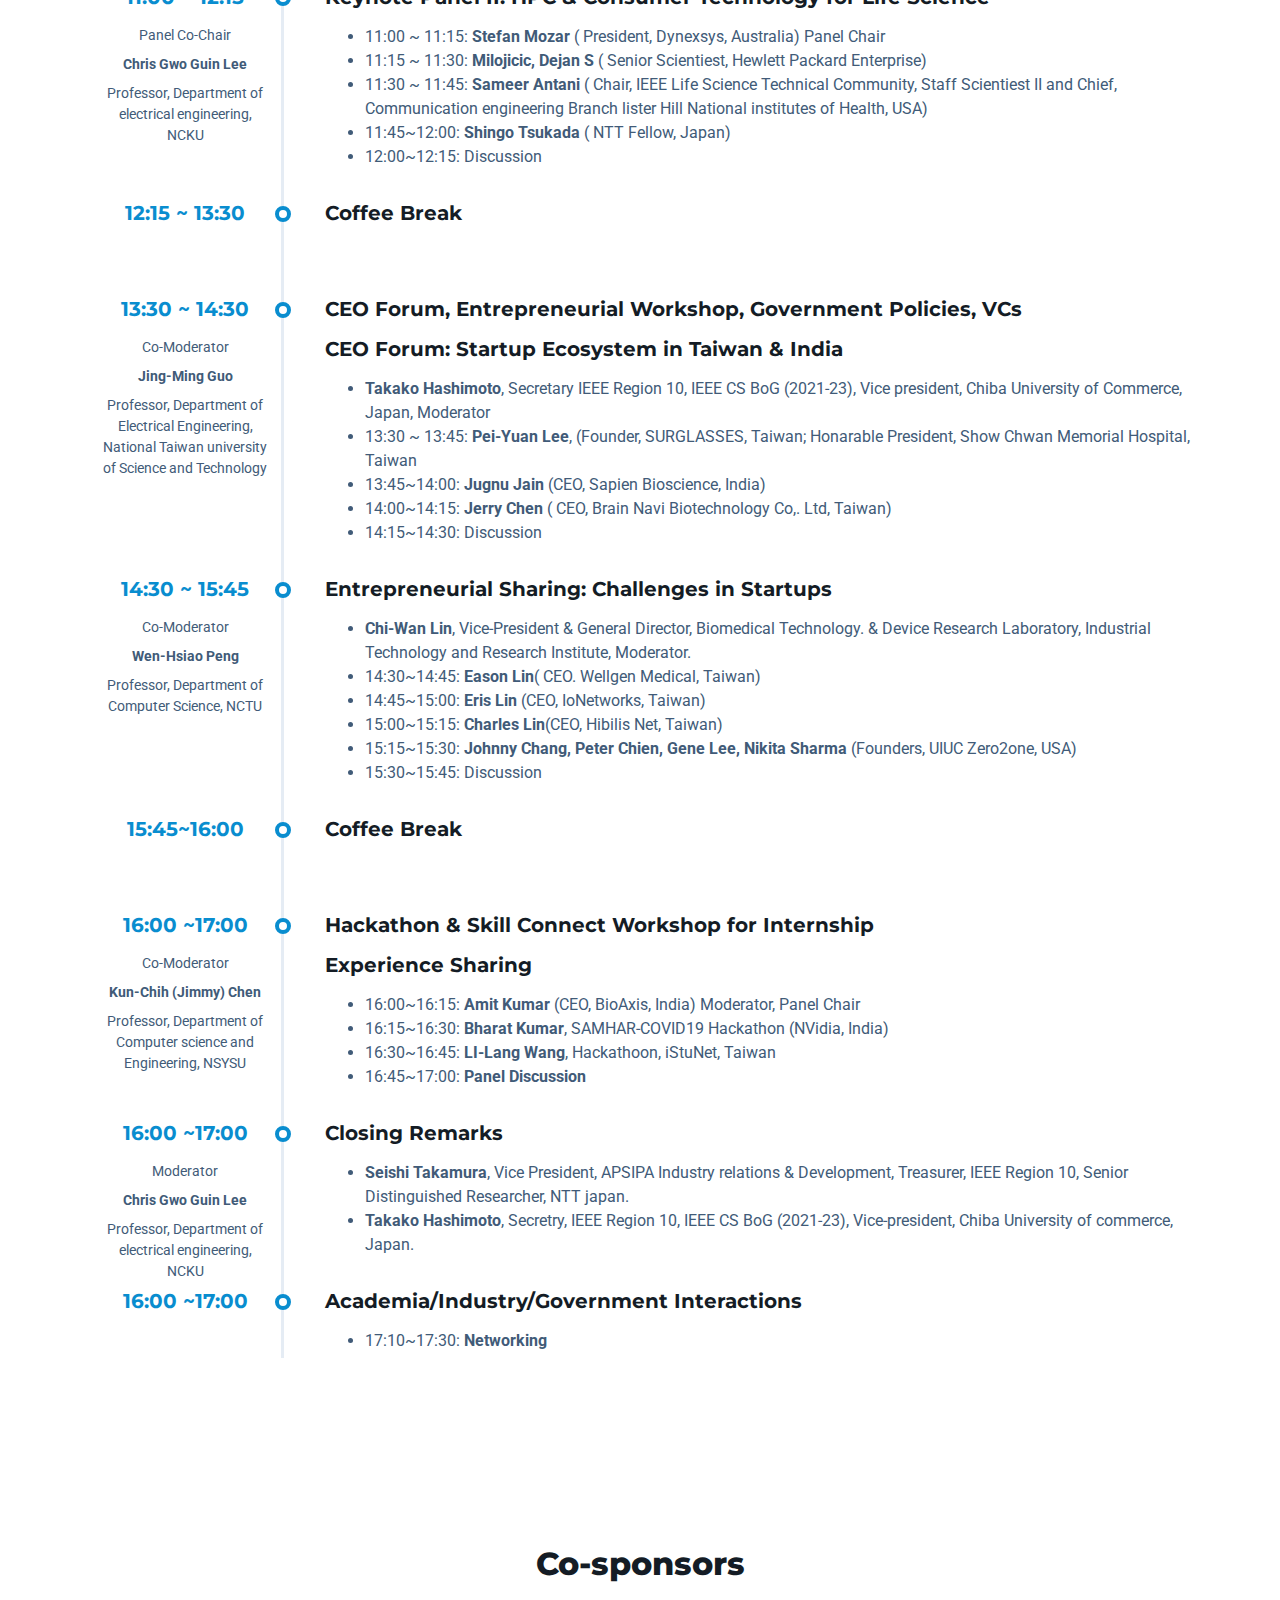
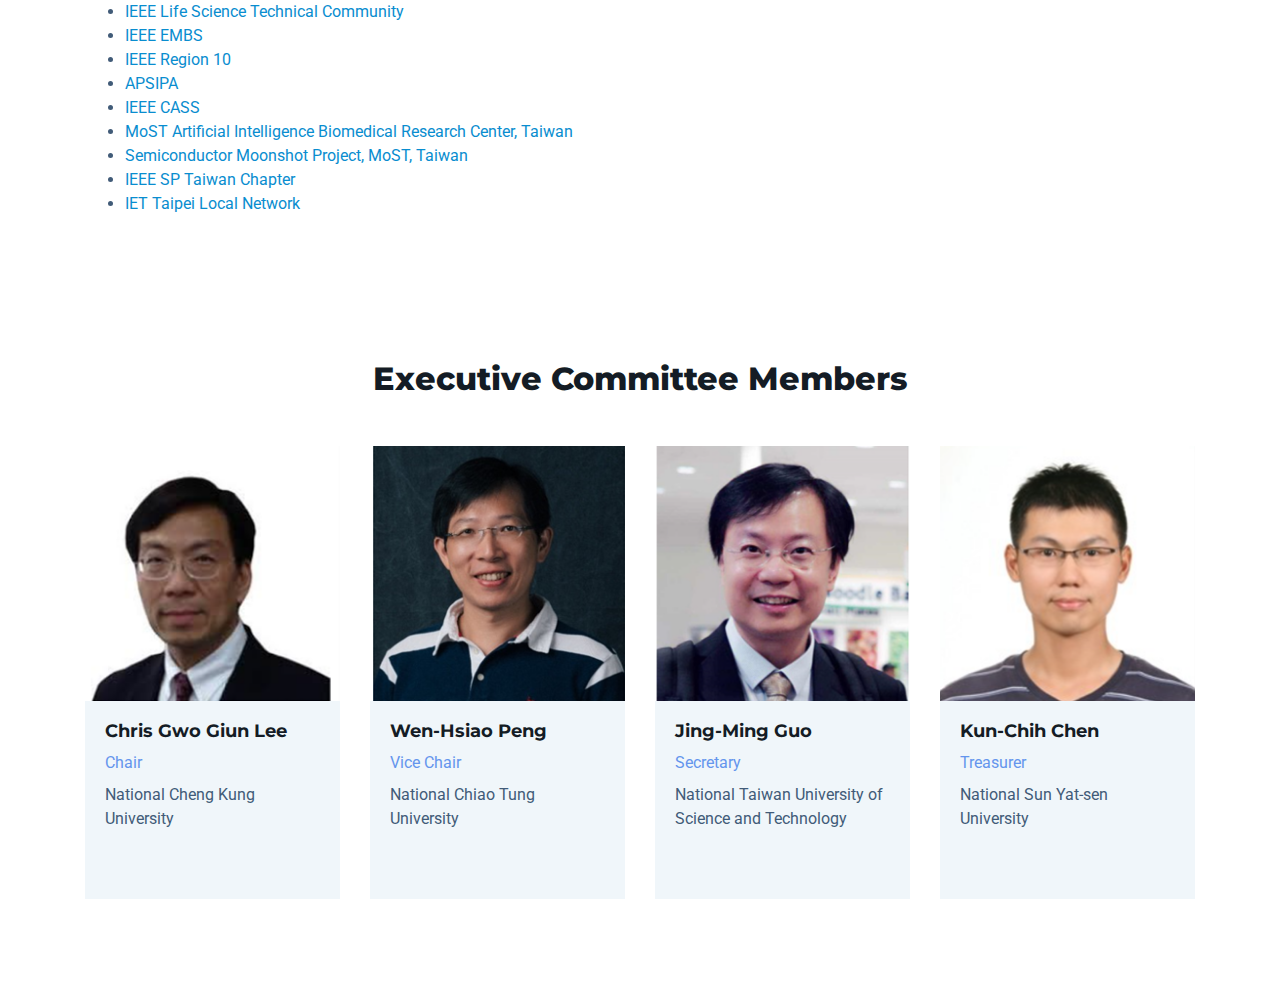
==== commit ae5ea131: "modifing event" ====
--- a/web/index.html
+++ b/web/index.html
@@ -1,396 +1,396 @@
-<!DOCTYPE html>
-<html lang="en"> 
-<head>
-	<title>APSIPA Taiwan Chapter</title>
-	
-	<!-- Meta -->
-	<meta charset="utf-8">
-	<meta http-equiv="X-UA-Compatible" content="IE=edge">
-	<meta name="viewport" content="width=device-width, initial-scale=1.0">
-	<meta name="description" content="Bootstrap 4 Tech Conference Template">
-	<meta name="author" content="Xiaoying Riley at 3rd Wave Media">    
-	<link rel="shortcut icon" href="favicon.ico"> 
-	
-	<!-- Google Font -->
-	<link href="https://fonts.googleapis.com/css?family=Montserrat:600,700,800|Roboto:300,400,700&display=swap" rel="stylesheet">
-	
-	<!-- FontAwesome JS-->
-	<script defer src="static/js/all.min.js"></script>
-
-	<!-- Theme CSS -->  
-	<link id="theme-style" rel="stylesheet" href="static/css/theme.css">
-
-
-</head> 
-<body>
-<section>
-    <!-- <div id="hero-block" class="hero-block" background-color='#000000'> -->
-    <div id="hero-block" class="hero-block" style="background-image: url('static/images/bg2.jpg')">        
-    <!-- <div id="hero-block" class="hero-block" background-color='#000000'>         -->
-		<div id="hero-carousel" class="hero-carousel carousel slide carousel-fade" data-ride="carousel">
-			<div class="carousel-inner">
-				<div class="carousel-item-1 carousel-item">
-				</div>
-				<div class="carousel-item-2 carousel-item">
-				</div>
-				<div class="carousel-item-3 carousel-item active">
-				</div>
-			</div>
-		</div>
-		<div class="hero-block-mask"></div>
-		<div class="container">
-			<div class="hero-text-block">
-				<h1 class="hero-heading mb-2">APSIPA Taiwan Chapter</h1>
-				<div class="hero-meta mb-3"><svg class="svg-inline--fa fa-calendar-alt fa-w-14 mr-2" aria-hidden="true" focusable="false" data-prefix="far" data-icon="calendar-alt" role="img" xmlns="http://www.w3.org/2000/svg" viewBox="0 0 448 512" data-fa-i2svg=""><path fill="currentColor" d="M148 288h-40c-6.6 0-12-5.4-12-12v-40c0-6.6 5.4-12 12-12h40c6.6 0 12 5.4 12 12v40c0 6.6-5.4 12-12 12zm108-12v-40c0-6.6-5.4-12-12-12h-40c-6.6 0-12 5.4-12 12v40c0 6.6 5.4 12 12 12h40c6.6 0 12-5.4 12-12zm96 0v-40c0-6.6-5.4-12-12-12h-40c-6.6 0-12 5.4-12 12v40c0 6.6 5.4 12 12 12h40c6.6 0 12-5.4 12-12zm-96 96v-40c0-6.6-5.4-12-12-12h-40c-6.6 0-12 5.4-12 12v40c0 6.6 5.4 12 12 12h40c6.6 0 12-5.4 12-12zm-96 0v-40c0-6.6-5.4-12-12-12h-40c-6.6 0-12 5.4-12 12v40c0 6.6 5.4 12 12 12h40c6.6 0 12-5.4 12-12zm192 0v-40c0-6.6-5.4-12-12-12h-40c-6.6 0-12 5.4-12 12v40c0 6.6 5.4 12 12 12h40c6.6 0 12-5.4 12-12zm96-260v352c0 26.5-21.5 48-48 48H48c-26.5 0-48-21.5-48-48V112c0-26.5 21.5-48 48-48h48V12c0-6.6 5.4-12 12-12h40c6.6 0 12 5.4 12 12v52h128V12c0-6.6 5.4-12 12-12h40c6.6 0 12 5.4 12 12v52h48c26.5 0 48 21.5 48 48zm-48 346V160H48v298c0 3.3 2.7 6 6 6h340c3.3 0 6-2.7 6-6z"></path></svg><!-- <i class="far fa-calendar-alt mr-2"></i> Font Awesome fontawesome.com --> December 19, 2020 <svg class="svg-inline--fa fa-map-marker-alt fa-w-12 mx-2" aria-hidden="true" focusable="false" data-prefix="fas" data-icon="map-marker-alt" role="img" xmlns="http://www.w3.org/2000/svg" viewBox="0 0 384 512" data-fa-i2svg=""><path fill="currentColor" d="M172.268 501.67C26.97 291.031 0 269.413 0 192 0 85.961 85.961 0 192 0s192 85.961 192 192c0 77.413-26.97 99.031-172.268 309.67-9.535 13.774-29.93 13.773-39.464 0zM192 272c44.183 0 80-35.817 80-80s-35.817-80-80-80-80 35.817-80 80 35.817 80 80 80z"></path></svg><!-- <i class="fas fa-map-marker-alt mx-2"></i> Font Awesome fontawesome.com -->NCKU International Conference Center, Tainan, Taiwan</div>
-				<div class="hero-intro mb-4">The first APSIPA Chapter covering a whole area of Taiwan (APSIPA Japan Chapter) was established in Taiwan in 2020. </div>
-			</div><!--//hero-text-block-->
-		</div><!--//container-->
-
-	</div>
-</section>
-<section class="schedule-section section">
-    <div class="container">
-        <h3 class="section-heading text-center md-5"><a style="color:red" href="static/data/member_solicitation.pdf">公開徵求會員!</a></h3>
-    </div>
-</section>
-<section id="schedule-section" class="schedule-section section">
-    <div class="container">
-        <h3 class="section-heading text-center mb-5">Schedule</h3>
-        
-        <!-- Nav tabs -->
-        <ul class="schedule-nav nav nav-pills nav-fill" id="myTab" role="tablist">
-            <li class="nav-item mr-2">
-                <a class="nav-link active" id="tab-1" data-toggle="tab" href="#tab-1-content" role="tab" aria-controls="tab-1-content" aria-selected="true">
-                    <span class="heading">December 19</span>
-                    <!-- <span class="meta">(Wed 12, Oct)</span> -->
-                </a>
-            </li>
-        </ul>
-        
-        <!-- Tab panes -->
-        <div class="schedule-tab-content tab-content">
-            <div class="tab-pane active" id="tab-1-content" role="tabpanel" aria-labelledby="tab-1">
-                <div class="item item-talk">
-                    <div class="meta">
-                        <h4 class="time mb-3">8:00 - 12:35 </h4>
-                        <div class="profile">
-                            <a href="#modal-speaker-1" data-toggle="modal" data-target="#modal-speaker-1"><img class="profile-image rounded-circle  mb-2" src="assets/images/speakers/speaker-1.jpg" alt=""></a>
-                            <div class="name"><a class="theme-link" href="#modal-speaker-1" data-toggle="modal" data-target="#modal-speaker-1"></a></div>
-                        </div><!--//profile-->
-                    </div><!--//meta-->
-                    <div class="content">
-                        <h3 class="title mb-3">Best Practices And Tips For A Clean Angular Application</h3>
-                        <!-- <div class="location mb-3"><svg class="svg-inline--fa fa-map-marker-alt fa-w-12 mr-2" aria-hidden="true" focusable="false" data-prefix="fas" data-icon="map-marker-alt" role="img" xmlns="http://www.w3.org/2000/svg" viewBox="0 0 384 512" data-fa-i2svg=""><path fill="currentColor" d="M172.268 501.67C26.97 291.031 0 269.413 0 192 0 85.961 85.961 0 192 0s192 85.961 192 192c0 77.413-26.97 99.031-172.268 309.67-9.535 13.774-29.93 13.773-39.464 0zM192 272c44.183 0 80-35.817 80-80s-35.817-80-80-80-80 35.817-80 80 35.817 80 80 80z"></path></svg><i class="fas fa-map-marker-alt mr-2"></i> Font Awesome fontawesome.comConference Room A</div> -->
-                        <div class="desc">
-                            Morning sessions (8:00 AM~ 12:35 PM)
-                            <ul>
-
-                                <li>8:00~8:30: Registration</li>
-                                <li>8:30~8:50: Opening Ceremony/remarks</li>
-                                <li>8:50~9:00: Photo Session</li>
-                        </ul>
-                            Industry Forum/Discussion Panel: Industry Leaders from Taiwan, North America, Japan, etc.. 
-                        </div>
-                    </div><!--//content-->
-                </div><!--//item-->
-                <div class="item item-talk">
-                    <div class="meta">
-                        <h4 class="time mb-3">9:00 - 9:30</h4>
-                        <div class="profile">
-                           <label><b>Yu-Han Tsou</b></label>
-                           <label>Vice minister, Ministry of science & Technology, Taiwan</label>
-                        </div><!--//profile-->
-                    </div><!--//meta-->
-                    <div class="content">
-                        <h3 class="title mb-3">Keynote</h3>
-                        <!-- <div class="location mb-3"><svg class="svg-inline--fa fa-map-marker-alt fa-w-12 mr-2" aria-hidden="true" focusable="false" data-prefix="fas" data-icon="map-marker-alt" role="img" xmlns="http://www.w3.org/2000/svg" viewBox="0 0 384 512" data-fa-i2svg=""><path fill="currentColor" d="M172.268 501.67C26.97 291.031 0 269.413 0 192 0 85.961 85.961 0 192 0s192 85.961 192 192c0 77.413-26.97 99.031-172.268 309.67-9.535 13.774-29.93 13.773-39.464 0zM192 272c44.183 0 80-35.817 80-80s-35.817-80-80-80-80 35.817-80 80 35.817 80 80 80z"></path></svg><i class="fas fa-map-marker-alt mr-2"></i> Font Awesome fontawesome.com</div> -->
-                        <div class="desc"><p>&nbsp;</p><p>&nbsp;</p><p>&nbsp;</p></div>
-                    </div><!--//content-->
-                </div><!--//item-->
-                <div class="item item-talk">
-                    <div class="meta">
-                        <h4 class="time mb-3">9:30 ~ 10:45</h4>
-                        <div class="profile">
-                           <label> Panel Co-Chair </label>
-                           <label><b> Chris Gwo Guin Lee </b></label>
-                           <label> Professor, Department of electrical engineering, NCKU </label>
-                        </div><!--//profile-->
-                    </div><!--//meta-->
-                    <div class="content">
-                        <h3 class="title mb-3">Keynote panel I: Telehealth & Tele-wellness</h3>
-                        <!-- <div class="location mb-3"><svg class="svg-inline--fa fa-map-marker-alt fa-w-12 mr-2" aria-hidden="true" focusable="false" data-prefix="fas" data-icon="map-marker-alt" role="img" xmlns="http://www.w3.org/2000/svg" viewBox="0 0 384 512" data-fa-i2svg=""><path fill="currentColor" d="M172.268 501.67C26.97 291.031 0 269.413 0 192 0 85.961 85.961 0 192 0s192 85.961 192 192c0 77.413-26.97 99.031-172.268 309.67-9.535 13.774-29.93 13.773-39.464 0zM192 272c44.183 0 80-35.817 80-80s-35.817-80-80-80-80 35.817-80 80 35.817 80 80 80z"></path></svg><i class="fas fa-map-marker-alt mr-2"></i> Font Awesome fontawesome.comConference Room A</div> -->
-                        <div class="desc">
-                           <ul>
-                              <li>9:30 ~ 9:45: <b>Michael condry</b> ( Chair, Advisory Board, Clinic AI, Former CTO Intel, USA, IEEE TEMS Past Chair) Panel Chair</li>
-                              <li>9:45 ~10:00: <b>Simon see</b> (Global head, Nvidia AI Technoilogy Center)</li>
-                              <li>10:00~10:15: <b>Carolyn McGregor</b> ( Alumni Canada Research Chair in Health Informatics, Founding Director and Research Chair, Joint Research center in AI for Health and Wellness, Canada) </li>
-                              <li>10:15~10:30: <b>Hiroshi Mizushima</b> (Director, Center of public Health Informatics, National Institute of Public Health, JAPAN)</li>
-                              <li>10:30~10:45: Discussion
-                           </ul>
-                           Panel Co-Chair: Chris Gwo Guin Lee (Professor, Department of electrical engineering, NCKU)
-
-                        </div>
-                    </div><!--//content-->
-                </div><!--//item-->
-                <div class="item item-other">
-                    <div class="meta">
-                        <h4 class="time mb-3">10:45 ~ 11:00</h4>
-                    </div><!--//meta-->
-                    <div class="content">
-                        <h3 class="title mb-3">Coffee Break</h3>
-                        <!-- <div class="location mb-3"><svg class="svg-inline--fa fa-map-marker-alt fa-w-12 mr-2" aria-hidden="true" focusable="false" data-prefix="fas" data-icon="map-marker-alt" role="img" xmlns="http://www.w3.org/2000/svg" viewBox="0 0 384 512" data-fa-i2svg=""><path fill="currentColor" d="M172.268 501.67C26.97 291.031 0 269.413 0 192 0 85.961 85.961 0 192 0s192 85.961 192 192c0 77.413-26.97 99.031-172.268 309.67-9.535 13.774-29.93 13.773-39.464 0zM192 272c44.183 0 80-35.817 80-80s-35.817-80-80-80-80 35.817-80 80 35.817 80 80 80z"></path></svg><i class="fas fa-map-marker-alt mr-2"></i> Font Awesome fontawesome.comRoom A5</div> -->
-                        <div class="desc"><p>&nbsp;</p></div>
-                    </div><!--//content-->
-                </div><!--//item-->
-                <div class="item item-talk">
-                    <div class="meta">
-                        <h4 class="time mb-3">11:00 ~ 12:15</h4>
-                        <div class="profile">
-                            <!-- <a href="#modal-speaker-1" data-toggle="modal" data-target="#modal-speaker-1"><img class="profile-image rounded-circle  mb-2" src="assets/images/speakers/speaker-3.jpg" alt=""></a>
-                            <div class="name"><a class="theme-link" href="#modal-speaker-1" data-toggle="modal" data-target="#modal-speaker-1">Tim Doe</a></div> -->
-
-                           <label> Panel Co-Chair </label> 
-                           <label><b>Chris Gwo Guin Lee</b> </label>
-                           <label> Professor, Department of electrical engineering, NCKU </label>
-
-                        </div><!--//profile-->
-                    </div><!--//meta-->
-                    <div class="content">
-                        <h3 class="title mb-3">Keynote Panel II: HPC & Consumer Technology for Life Science</h3>
-                        <!-- <div class="location mb-3"><svg class="svg-inline--fa fa-map-marker-alt fa-w-12 mr-2" aria-hidden="true" focusable="false" data-prefix="fas" data-icon="map-marker-alt" role="img" xmlns="http://www.w3.org/2000/svg" viewBox="0 0 384 512" data-fa-i2svg=""><path fill="currentColor" d="M172.268 501.67C26.97 291.031 0 269.413 0 192 0 85.961 85.961 0 192 0s192 85.961 192 192c0 77.413-26.97 99.031-172.268 309.67-9.535 13.774-29.93 13.773-39.464 0zM192 272c44.183 0 80-35.817 80-80s-35.817-80-80-80-80 35.817-80 80 35.817 80 80 80z"></path></svg><i class="fas fa-map-marker-alt mr-2"></i> Font Awesome fontawesome.comConference Room A</div> -->
-                        <div class="desc">
-                           <ul>
-                              <li>11:00 ~ 11:15: <b>Stefan Mozar</b> ( President, Dynexsys, Australia) Panel Chair</li>
-                              <li>11:15 ~ 11:30: <b>Milojicic, Dejan S</b> ( Senior Scientiest, Hewlett Packard Enterprise)</li>
-                              <li>11:30 ~ 11:45: <b>Sameer Antani</b> ( Chair, IEEE Life Science Technical Community, Staff Scientiest II and Chief, Communication engineering Branch lister Hill National institutes of Health, USA)</li>
-                              <li>11:45~12:00: <b>Shingo Tsukada</b> ( NTT Fellow, Japan)</li>
-                              <li>12:00~12:15: Discussion</li>
-                           </ul>
-                        
-                        </div>
-                    </div><!--//content-->
-                </div><!--//item-->
-
-                <div class="item item-other">
-                  <div class="meta">
-                      <h4 class="time mb-3">12:15 ~ 13:30 </h4>
-                  </div><!--//meta-->
-                  <div class="content">
-                      <h3 class="title mb-3">Coffee Break </h3>
-                      <!-- <div class="location mb-3"><svg class="svg-inline--fa fa-map-marker-alt fa-w-12 mr-2" aria-hidden="true" focusable="false" data-prefix="fas" data-icon="map-marker-alt" role="img" xmlns="http://www.w3.org/2000/svg" viewBox="0 0 384 512" data-fa-i2svg=""><path fill="currentColor" d="M172.268 501.67C26.97 291.031 0 269.413 0 192 0 85.961 85.961 0 192 0s192 85.961 192 192c0 77.413-26.97 99.031-172.268 309.67-9.535 13.774-29.93 13.773-39.464 0zM192 272c44.183 0 80-35.817 80-80s-35.817-80-80-80-80 35.817-80 80 35.817 80 80 80z"></path></svg><i class="fas fa-map-marker-alt mr-2"></i> Font Awesome fontawesome.comRoom A5</div> -->
-                      <div class="desc"><p>&nbsp;</p></div>
-                  </div><!--//content-->
-               </div><!--//item-->
-
-                <div class="item item-talk">
-                    <div class="meta">
-                        <h4 class="time mb-3">13:30 ~ 14:30</h4>
-                        <div class="profile">
-                           <label> Co-Moderator</label>
-                           <label><b>Jing-Ming Guo</b> </label>
-                           <label> Professor, Department of Electrical Engineering, National Taiwan university of Science and Technology </label>
-                            <!-- <a href="#modal-speaker-1" data-toggle="modal" data-target="#modal-speaker-1"><img class="profile-image rounded-circle  mb-2" src="assets/images/speakers/speaker-4.jpg" alt=""></a>
-                            <div class="name"><a class="theme-link" href="#modal-speaker-1" data-toggle="modal" data-target="#modal-speaker-1">Josh Doe</a></div> -->
-                        </div><!--//profile-->
-                    </div><!--//meta-->
-                    <div class="content">
-                        <h3 class="title mb-3">CEO Forum, Entrepreneurial Workshop, Government Policies, VCs</h3>
-                        <h4 class="title mb-3">CEO Forum: Startup Ecosystem in Taiwan & India</h4>
-                        <!-- <div class="location mb-3"><svg class="svg-inline--fa fa-map-marker-alt fa-w-12 mr-2" aria-hidden="true" focusable="false" data-prefix="fas" data-icon="map-marker-alt" role="img" xmlns="http://www.w3.org/2000/svg" viewBox="0 0 384 512" data-fa-i2svg=""><path fill="currentColor" d="M172.268 501.67C26.97 291.031 0 269.413 0 192 0 85.961 85.961 0 192 0s192 85.961 192 192c0 77.413-26.97 99.031-172.268 309.67-9.535 13.774-29.93 13.773-39.464 0zM192 272c44.183 0 80-35.817 80-80s-35.817-80-80-80-80 35.817-80 80 35.817 80 80 80z"></path></svg><i class="fas fa-map-marker-alt mr-2"></i> Font Awesome fontawesome.comConference Room B</div> -->
-                        <div class="desc">
-                           <ul>
-                              <li><b>Takako Hashimoto</b>, Secretary IEEE Region 10, IEEE CS BoG (2021-23), Vice president, Chiba University of Commerce, Japan, Moderator</li>
-                              <li>13:30 ~ 13:45: <b>Pei-Yuan Lee</b>, (Founder, SURGLASSES, Taiwan; Honarable President, Show Chwan Memorial Hospital, Taiwan </li>
-                              <li>13:45~14:00: <b>Jugnu Jain</b> (CEO, Sapien Bioscience, India)</li>
-                              <li>14:00~14:15: <b>Jerry Chen</b> ( CEO, Brain Navi Biotechnology Co,. Ltd, Taiwan)</li>
-                              <li>14:15~14:30: Discussion </li>
-                           </ul>
-                        </div>
-                    </div><!--//content-->
-                </div><!--//item-->
-                <div class="item item-talk">
-                  <div class="meta">
-                      <h4 class="time mb-3">14:30 ~ 15:45</h4>
-                      <div class="profile">
-                         <label> Co-Moderator</label>
-                         <label><b>Wen-Hsiao Peng</b> </label>
-                         <label> Professor, Department of Computer Science, NCTU </label>
-                          <!-- <a href="#modal-speaker-1" data-toggle="modal" data-target="#modal-speaker-1"><img class="profile-image rounded-circle  mb-2" src="assets/images/speakers/speaker-4.jpg" alt=""></a>
-                          <div class="name"><a class="theme-link" href="#modal-speaker-1" data-toggle="modal" data-target="#modal-speaker-1">Josh Doe</a></div> -->
-                      </div><!--//profile-->
-                  </div><!--//meta-->
-                  <div class="content">
-                      <h3 class="title mb-3">Entrepreneurial Sharing: Challenges in Startups</h3>
-                      <!-- <div class="location mb-3"><svg class="svg-inline--fa fa-map-marker-alt fa-w-12 mr-2" aria-hidden="true" focusable="false" data-prefix="fas" data-icon="map-marker-alt" role="img" xmlns="http://www.w3.org/2000/svg" viewBox="0 0 384 512" data-fa-i2svg=""><path fill="currentColor" d="M172.268 501.67C26.97 291.031 0 269.413 0 192 0 85.961 85.961 0 192 0s192 85.961 192 192c0 77.413-26.97 99.031-172.268 309.67-9.535 13.774-29.93 13.773-39.464 0zM192 272c44.183 0 80-35.817 80-80s-35.817-80-80-80-80 35.817-80 80 35.817 80 80 80z"></path></svg><i class="fas fa-map-marker-alt mr-2"></i> Font Awesome fontawesome.comConference Room B</div> -->
-                      <div class="desc">
-                         <ul>
-                           <li><b>Chi-Wan Lin</b>, Vice-President & General Director, Biomedical Technology. & Device Research Laboratory, Industrial Technology and Research Institute, Moderator.</li>
-                           <li>14:30~14:45: <b>Eason Lin</b>( CEO. Wellgen Medical, Taiwan)</li>
-                           <li>14:45~15:00: <b>Eris Lin</b> (CEO, IoNetworks, Taiwan)</li>
-                           <li>15:00~15:15: <b>Charles Lin</b>(CEO, Hibilis Net, Taiwan)</li>
-                           <li>15:15~15:30: <b>Johnny Chang, Peter Chien, Gene Lee, Nikita Sharma</b> (Founders, UIUC Zero2one, USA)</li>
-                           <li>15:30~15:45: Discussion</li>
-                         </ul>
-                      </div>
-                  </div><!--//content-->
-              </div><!--//item-->
-              <div class="item item-other">
-               <div class="meta">
-                   <h4 class="time mb-3">15:45~16:00 </h4>
-               </div><!--//meta-->
-               <div class="content">
-                   <h3 class="title mb-3">Coffee Break </h3>
-                   <!-- <div class="location mb-3"><svg class="svg-inline--fa fa-map-marker-alt fa-w-12 mr-2" aria-hidden="true" focusable="false" data-prefix="fas" data-icon="map-marker-alt" role="img" xmlns="http://www.w3.org/2000/svg" viewBox="0 0 384 512" data-fa-i2svg=""><path fill="currentColor" d="M172.268 501.67C26.97 291.031 0 269.413 0 192 0 85.961 85.961 0 192 0s192 85.961 192 192c0 77.413-26.97 99.031-172.268 309.67-9.535 13.774-29.93 13.773-39.464 0zM192 272c44.183 0 80-35.817 80-80s-35.817-80-80-80-80 35.817-80 80 35.817 80 80 80z"></path></svg><i class="fas fa-map-marker-alt mr-2"></i> Font Awesome fontawesome.comRoom A5</div> -->
-                   <div class="desc"><p>&nbsp;</p></div>
-               </div><!--//content-->
-               </div><!--//item-->
-               <div class="item item-talk">
-                  <div class="meta">
-                      <h4 class="time mb-3">16:00 ~17:00</h4>
-                      <div class="profile">
-                         <label> Co-Moderator</label>
-                         <label><b> Kun-Chih (Jimmy) Chen</b> </label>
-                         <label> Professor, Department of Computer science and Engineering, NSYSU </label>
-                          <!-- <a href="#modal-speaker-1" data-toggle="modal" data-target="#modal-speaker-1"><img class="profile-image rounded-circle  mb-2" src="assets/images/speakers/speaker-4.jpg" alt=""></a>
-                          <div class="name"><a class="theme-link" href="#modal-speaker-1" data-toggle="modal" data-target="#modal-speaker-1">Josh Doe</a></div> -->
-                      </div><!--//profile-->
-                  </div><!--//meta-->
-                  <div class="content">
-                      <h3 class="title mb-3">Hackathon & Skill Connect Workshop for Internship</h3>
-                      <h3 class="title mb-3">Experience Sharing</h3>
-                      <!-- <div class="location mb-3"><svg class="svg-inline--fa fa-map-marker-alt fa-w-12 mr-2" aria-hidden="true" focusable="false" data-prefix="fas" data-icon="map-marker-alt" role="img" xmlns="http://www.w3.org/2000/svg" viewBox="0 0 384 512" data-fa-i2svg=""><path fill="currentColor" d="M172.268 501.67C26.97 291.031 0 269.413 0 192 0 85.961 85.961 0 192 0s192 85.961 192 192c0 77.413-26.97 99.031-172.268 309.67-9.535 13.774-29.93 13.773-39.464 0zM192 272c44.183 0 80-35.817 80-80s-35.817-80-80-80-80 35.817-80 80 35.817 80 80 80z"></path></svg><i class="fas fa-map-marker-alt mr-2"></i> Font Awesome fontawesome.comConference Room B</div> -->
-                      <div class="desc">
-                         <ul>
-                           <li>16:00~16:15: <b>Amit Kumar</b> (CEO, BioAxis, India) Moderator, Panel Chair</li>
-                           <li>16:15~16:30: <b>Bharat Kumar</b>, SAMHAR-COVID19 Hackathon (NVidia, India)</li>
-                           <li>16:30~16:45: <b>LI-Lang Wang</b>, Hackathoon, iStuNet, Taiwan</li>
-                           <li>16:45~17:00: <b>Panel Discussion</b> </li>
-                         </ul>
-                      </div>
-                  </div><!--//content-->
-              </div><!--//item-->
-              <div class="item item-talk">
-               <div class="meta">
-                   <h4 class="time mb-3">16:00 ~17:00</h4>
-                   <div class="profile">
-                      <label> Moderator</label>
-                      <label><b> Chris Gwo Guin Lee</b> </label>
-                      <label> Professor, Department of electrical engineering, NCKU </label>
-                       <!-- <a href="#modal-speaker-1" data-toggle="modal" data-target="#modal-speaker-1"><img class="profile-image rounded-circle  mb-2" src="assets/images/speakers/speaker-4.jpg" alt=""></a>
-                       <div class="name"><a class="theme-link" href="#modal-speaker-1" data-toggle="modal" data-target="#modal-speaker-1">Josh Doe</a></div> -->
-                   </div><!--//profile-->
-               </div><!--//meta-->
-               <div class="content">
-                   <h3 class="title mb-3">Closing Remarks</h3>
-                   <!-- <div class="location mb-3"><svg class="svg-inline--fa fa-map-marker-alt fa-w-12 mr-2" aria-hidden="true" focusable="false" data-prefix="fas" data-icon="map-marker-alt" role="img" xmlns="http://www.w3.org/2000/svg" viewBox="0 0 384 512" data-fa-i2svg=""><path fill="currentColor" d="M172.268 501.67C26.97 291.031 0 269.413 0 192 0 85.961 85.961 0 192 0s192 85.961 192 192c0 77.413-26.97 99.031-172.268 309.67-9.535 13.774-29.93 13.773-39.464 0zM192 272c44.183 0 80-35.817 80-80s-35.817-80-80-80-80 35.817-80 80 35.817 80 80 80z"></path></svg><i class="fas fa-map-marker-alt mr-2"></i> Font Awesome fontawesome.comConference Room B</div> -->
-                   <div class="desc">
-                      <ul>
-                        <li><b>Seishi Takamura</b>, Vice President, APSIPA Industry relations & Development, Treasurer, IEEE Region 10, Senior Distinguished Researcher, NTT japan.</li>
-                        <li><b>Takako Hashimoto</b>, Secretry, IEEE Region 10, IEEE CS BoG (2021-23), Vice-president, Chiba University of commerce, Japan.</li>
-                      </ul>
-                   </div>
-               </div><!--//content-->
-           </div><!--//item-->
-           <div class="item item-talk">
-            <div class="meta">
-                <h4 class="time mb-3">16:00 ~17:00</h4>
-                <div class="profile">
-                   
-                    <!-- <a href="#modal-speaker-1" data-toggle="modal" data-target="#modal-speaker-1"><img class="profile-image rounded-circle  mb-2" src="assets/images/speakers/speaker-4.jpg" alt=""></a>
-                    <div class="name"><a class="theme-link" href="#modal-speaker-1" data-toggle="modal" data-target="#modal-speaker-1">Josh Doe</a></div> -->
-                </div><!--//profile-->
-            </div><!--//meta-->
-            <div class="content">
-                <h3 class="title mb-3">Academia/Industry/Government Interactions</h3>
-                <!-- <div class="location mb-3"><svg class="svg-inline--fa fa-map-marker-alt fa-w-12 mr-2" aria-hidden="true" focusable="false" data-prefix="fas" data-icon="map-marker-alt" role="img" xmlns="http://www.w3.org/2000/svg" viewBox="0 0 384 512" data-fa-i2svg=""><path fill="currentColor" d="M172.268 501.67C26.97 291.031 0 269.413 0 192 0 85.961 85.961 0 192 0s192 85.961 192 192c0 77.413-26.97 99.031-172.268 309.67-9.535 13.774-29.93 13.773-39.464 0zM192 272c44.183 0 80-35.817 80-80s-35.817-80-80-80-80 35.817-80 80 35.817 80 80 80z"></path></svg><i class="fas fa-map-marker-alt mr-2"></i> Font Awesome fontawesome.comConference Room B</div> -->
-                <div class="desc">
-                   <ul>
-                     <li>17:10~17:30: <b>Networking</b></li>
-                   </ul>
-                </div>
-            </div><!--//content-->
-        </div><!--//item-->
-                
-            </div><!--//tab-1-content-->
-        </div><!--//schedule-tab-content-->
-    </div><!--//container-->
-</section>
-
-<section id="schedule-section" class="schedule-section section">
-    <div class="container">
-      <h3 class="section-heading text-center mb-3">Co-sponsors</h3>
-      <div class="borderless">
-         <ul class="">
-            <li class=""><a href="https://lifesciences.ieee.org/life-sciences-technical-committees/">IEEE Life Science Technical Community</a></li>
-            <li class=""><a href="https://www.embs.org/">IEEE EMBS</li>
-               <li class=""><a href="https://www.ieeer10.org/">IEEE Region 10</a></li>
-            <li class=""><a href="http://www.apsipa.org/">APSIPA</a></li>
-            <li class=""><a href="https://ieee-cas.org/">IEEE CASS</a></li>
-            <li class=""><a href="http://aibmrc.csie.ncku.edu.tw/index.php/en/">MoST Artificial Intelligence Biomedical Research Center, Taiwan</a></li>
-            <li class=""><a href="https://english.ey.gov.tw/News3/9E5540D592A5FECD/8e5dd18a-0bf6-44bb-92ed-a0010a1b9328">Semiconductor Moonshot Project, MoST, Taiwan</a></li>
-            <li class=""><a href="http://www.ieee.org.tw/index.php?page=04-list">IEEE SP Taiwan Chapter</a></li>
-            <li class=""><a href="http://www.iettaiwan.org.tw/">IET Taipei Local Network</a></li>
-         </ul>
-      </div>
-    </div>
-
-</section>
-<section id="speakers-section" class="speakers-section section">
-    <div class="container">
-        <h3 class="section-heading text-center mb-3">Executive Committee Members</h3>
-        <div class="section-intro text-center single-col-max mx-auto mb-5"></div>
-        <div class="row">
-            <div class="col-12 col-md-6 col-lg-3 mb-4">
-                <div class="card rounded-0">
-                    <a href="#modal-speaker-1" data-toggle="modal" data-target="#modal-speaker-1"><img src="static/images/1.png" class="card-img-top rounded-0" alt=""></a>
-                    <div class="card-body">
-                        <h5 class="card-title mb-2">Chris Gwo Giun Lee </h5>
-                        <div class="card-text mb-3">
-                            <div class="meta"><label style="color:cornflowerblue">Chair</label></div>
-                            <div class="meta">National Cheng Kung University</div>
-                        </div><!--//card-text-->
-                    </div><!--//card-->
-                </div><!--//card-->
-            </div><!--//col-->
-            <div class="col-12 col-md-6 col-lg-3 mb-4">
-                <div class="card rounded-0">
-                    <a href="#modal-speaker-1" data-toggle="modal" data-target="#modal-speaker-1"><img src="static/images/2.png" class="card-img-top rounded-0" alt=""></a>
-                    <div class="card-body">
-                        <h5 class="card-title mb-2">Wen-Hsiao Peng </h5>
-                        <div class="card-text mb-3">
-                            <div class="meta"><label style="color:cornflowerblue">Vice Chair</label></div>
-                            <div class="meta">National Chiao Tung University</div>
-                        </div><!--//card-text-->
-                    </div><!--//card-->
-                </div><!--//card-->
-            </div><!--//col-->
-            <div class="col-12 col-md-6 col-lg-3 mb-4">
-                <div class="card rounded-0">
-                    <a href="#modal-speaker-1" data-toggle="modal" data-target="#modal-speaker-1"><img src="static/images/3.png" class="card-img-top rounded-0" alt=""></a>
-                    <div class="card-body">
-                        <h5 class="card-title mb-2">Jing-Ming Guo</h5>
-                        <div class="card-text mb-3">
-                            <div class="meta"><label style="color:cornflowerblue">Secretary</label></div>
-                            <div class="meta">National Taiwan University of Science and Technology </div>
-                        </div><!--//card-text-->
-                    </div><!--//card-->
-                </div><!--//card-->
-            </div><!--//col-->
-            <div class="col-12 col-md-6 col-lg-3 mb-4">
-                <div class="card rounded-0">
-                    <a href="#modal-speaker-1" data-toggle="modal" data-target="#modal-speaker-1"><img src="static/images/4.png" class="card-img-top rounded-0" alt=""></a>
-                    <div class="card-body">
-                        <h5 class="card-title mb-2">Kun-Chih Chen</h5>
-                        <div class="card-text mb-3">
-                            <div class="meta"><label style="color:cornflowerblue">Treasurer</label></div>
-                            <div class="meta">National Sun Yat-sen University </div>
-                        </div><!--//card-text-->
-                    </div><!--//card-->
-                </div><!--//card-->
-            </div><!--//col-->
-        </div><!--//row-->
-    </div><!--//container-->
-</section>
-
-</body>
+<!DOCTYPE html>
+<html lang="en"> 
+<head>
+	<title>APSIPA Taiwan Chapter</title>
+	
+	<!-- Meta -->
+	<meta charset="utf-8">
+	<meta http-equiv="X-UA-Compatible" content="IE=edge">
+	<meta name="viewport" content="width=device-width, initial-scale=1.0">
+	<meta name="description" content="Bootstrap 4 Tech Conference Template">
+	<meta name="author" content="Xiaoying Riley at 3rd Wave Media">    
+	<link rel="shortcut icon" href="favicon.ico"> 
+	
+	<!-- Google Font -->
+	<link href="https://fonts.googleapis.com/css?family=Montserrat:600,700,800|Roboto:300,400,700&display=swap" rel="stylesheet">
+	
+	<!-- FontAwesome JS-->
+	<script defer src="static/js/all.min.js"></script>
+
+	<!-- Theme CSS -->  
+	<link id="theme-style" rel="stylesheet" href="static/css/theme.css">
+    <link id="theme-style" rel="stylesheet" href="static/css/style.css">
+
+</head> 
+<body>
+<section>
+    <!-- <div id="hero-block" class="hero-block" background-color='#000000'> -->
+    <div id="hero-block" class="hero-block" style="background-image: url('static/images/bg2.jpg')">        
+    <!-- <div id="hero-block" class="hero-block" background-color='#000000'>         -->
+		<!-- <div id="hero-carousel" class="hero-carousel carousel slide carousel-fade" data-ride="carousel">
+			<div class="carousel-inner">
+				<div class="carousel-item-1 carousel-item">
+				</div>
+				<div class="carousel-item-2 carousel-item">
+				</div>
+				<div class="carousel-item-3 carousel-item active">
+				</div>
+			</div>
+		</div> -->
+		<div class="hero-block-mask"></div>
+		<div class="container">
+			<div class="hero-text-block">
+				<h1 class="site-title mb-12">APSIPA Taiwan Chapter</h1>
+			</div><!--//hero-text-block-->
+		</div><!--//container-->
+
+	</div>
+</section>
+<section class="schedule-section section">
+    <div class="container">
+        <h2 class="section-heading text-center mb-5">News</h2>
+        <h4 class="text-center"><a style="color:rgba(255, 0, 0, 0.616)" href="static/data/member_solicitation.pdf">APSIPA Taiwan Chapter 公開徵求會員!</a></h4>
+    </div>
+</section>
+<section id="schedule-section" class="schedule-section section">
+    <div class="container">
+        
+        <h1 class="section-event text-center md-5">Event</h1>
+        <h4 class="text-center md-5">APSIPA Industrial Distinguished Leader Forum 2021</h4>
+        <!-- Nav tabs -->
+        <ul class="schedule-nav nav nav-pills nav-fill" id="myTab" role="tablist">
+            <li class="nav-item mr-2">
+                <a class="nav-link active" id="tab-1" data-toggle="tab" href="#tab-1-content" role="tab" aria-controls="tab-1-content" aria-selected="true">
+                    <span class="heading">December 19</span>
+                    <!-- <span class="meta">(Wed 12, Oct)</span> -->
+                </a>
+            </li>
+        </ul>
+        
+        <!-- Tab panes -->
+        <div class="schedule-tab-content tab-content">
+            <div class="tab-pane active" id="tab-1-content" role="tabpanel" aria-labelledby="tab-1">
+                <div class="item item-talk">
+                    <div class="meta">
+                        <h4 class="time mb-3">8:00 - 12:35 </h4>
+                        <div class="profile">
+                            <a href="#modal-speaker-1" data-toggle="modal" data-target="#modal-speaker-1"><img class="profile-image rounded-circle  mb-2" src="assets/images/speakers/speaker-1.jpg" alt=""></a>
+                            <div class="name"><a class="theme-link" href="#modal-speaker-1" data-toggle="modal" data-target="#modal-speaker-1"></a></div>
+                        </div><!--//profile-->
+                    </div><!--//meta-->
+                    <div class="content">
+                        <h3 class="title mb-3">Best Practices And Tips For A Clean Angular Application</h3>
+                        <!-- <div class="location mb-3"><svg class="svg-inline--fa fa-map-marker-alt fa-w-12 mr-2" aria-hidden="true" focusable="false" data-prefix="fas" data-icon="map-marker-alt" role="img" xmlns="http://www.w3.org/2000/svg" viewBox="0 0 384 512" data-fa-i2svg=""><path fill="currentColor" d="M172.268 501.67C26.97 291.031 0 269.413 0 192 0 85.961 85.961 0 192 0s192 85.961 192 192c0 77.413-26.97 99.031-172.268 309.67-9.535 13.774-29.93 13.773-39.464 0zM192 272c44.183 0 80-35.817 80-80s-35.817-80-80-80-80 35.817-80 80 35.817 80 80 80z"></path></svg><i class="fas fa-map-marker-alt mr-2"></i> Font Awesome fontawesome.comConference Room A</div> -->
+                        <div class="desc">
+                            Morning sessions (8:00 AM~ 12:35 PM)
+                            <ul>
+
+                                <li>8:00~8:30: Registration</li>
+                                <li>8:30~8:50: Opening Ceremony/remarks</li>
+                                <li>8:50~9:00: Photo Session</li>
+                        </ul>
+                            Industry Forum/Discussion Panel: Industry Leaders from Taiwan, North America, Japan, etc.. 
+                        </div>
+                    </div><!--//content-->
+                </div><!--//item-->
+                <div class="item item-talk">
+                    <div class="meta">
+                        <h4 class="time mb-3">9:00 - 9:30</h4>
+                        <div class="profile">
+                           <label><b>Yu-Han Tsou</b></label>
+                           <label>Vice minister, Ministry of science & Technology, Taiwan</label>
+                        </div><!--//profile-->
+                    </div><!--//meta-->
+                    <div class="content">
+                        <h3 class="title mb-3">Keynote</h3>
+                        <!-- <div class="location mb-3"><svg class="svg-inline--fa fa-map-marker-alt fa-w-12 mr-2" aria-hidden="true" focusable="false" data-prefix="fas" data-icon="map-marker-alt" role="img" xmlns="http://www.w3.org/2000/svg" viewBox="0 0 384 512" data-fa-i2svg=""><path fill="currentColor" d="M172.268 501.67C26.97 291.031 0 269.413 0 192 0 85.961 85.961 0 192 0s192 85.961 192 192c0 77.413-26.97 99.031-172.268 309.67-9.535 13.774-29.93 13.773-39.464 0zM192 272c44.183 0 80-35.817 80-80s-35.817-80-80-80-80 35.817-80 80 35.817 80 80 80z"></path></svg><i class="fas fa-map-marker-alt mr-2"></i> Font Awesome fontawesome.com</div> -->
+                        <div class="desc"><p>&nbsp;</p><p>&nbsp;</p><p>&nbsp;</p></div>
+                    </div><!--//content-->
+                </div><!--//item-->
+                <div class="item item-talk">
+                    <div class="meta">
+                        <h4 class="time mb-3">9:30 ~ 10:45</h4>
+                        <div class="profile">
+                           <label> Panel Co-Chair </label>
+                           <label><b> Chris Gwo Guin Lee </b></label>
+                           <label> Professor, Department of electrical engineering, NCKU </label>
+                        </div><!--//profile-->
+                    </div><!--//meta-->
+                    <div class="content">
+                        <h3 class="title mb-3">Keynote panel I: Telehealth & Tele-wellness</h3>
+                        <!-- <div class="location mb-3"><svg class="svg-inline--fa fa-map-marker-alt fa-w-12 mr-2" aria-hidden="true" focusable="false" data-prefix="fas" data-icon="map-marker-alt" role="img" xmlns="http://www.w3.org/2000/svg" viewBox="0 0 384 512" data-fa-i2svg=""><path fill="currentColor" d="M172.268 501.67C26.97 291.031 0 269.413 0 192 0 85.961 85.961 0 192 0s192 85.961 192 192c0 77.413-26.97 99.031-172.268 309.67-9.535 13.774-29.93 13.773-39.464 0zM192 272c44.183 0 80-35.817 80-80s-35.817-80-80-80-80 35.817-80 80 35.817 80 80 80z"></path></svg><i class="fas fa-map-marker-alt mr-2"></i> Font Awesome fontawesome.comConference Room A</div> -->
+                        <div class="desc">
+                           <ul>
+                              <li>9:30 ~ 9:45: <b>Michael condry</b> ( Chair, Advisory Board, Clinic AI, Former CTO Intel, USA, IEEE TEMS Past Chair) Panel Chair</li>
+                              <li>9:45 ~10:00: <b>Simon see</b> (Global head, Nvidia AI Technoilogy Center)</li>
+                              <li>10:00~10:15: <b>Carolyn McGregor</b> ( Alumni Canada Research Chair in Health Informatics, Founding Director and Research Chair, Joint Research center in AI for Health and Wellness, Canada) </li>
+                              <li>10:15~10:30: <b>Hiroshi Mizushima</b> (Director, Center of public Health Informatics, National Institute of Public Health, JAPAN)</li>
+                              <li>10:30~10:45: Discussion
+                           </ul>
+                           Panel Co-Chair: Chris Gwo Guin Lee (Professor, Department of electrical engineering, NCKU)
+
+                        </div>
+                    </div><!--//content-->
+                </div><!--//item-->
+                <div class="item item-other">
+                    <div class="meta">
+                        <h4 class="time mb-3">10:45 ~ 11:00</h4>
+                    </div><!--//meta-->
+                    <div class="content">
+                        <h3 class="title mb-3">Coffee Break</h3>
+                        <!-- <div class="location mb-3"><svg class="svg-inline--fa fa-map-marker-alt fa-w-12 mr-2" aria-hidden="true" focusable="false" data-prefix="fas" data-icon="map-marker-alt" role="img" xmlns="http://www.w3.org/2000/svg" viewBox="0 0 384 512" data-fa-i2svg=""><path fill="currentColor" d="M172.268 501.67C26.97 291.031 0 269.413 0 192 0 85.961 85.961 0 192 0s192 85.961 192 192c0 77.413-26.97 99.031-172.268 309.67-9.535 13.774-29.93 13.773-39.464 0zM192 272c44.183 0 80-35.817 80-80s-35.817-80-80-80-80 35.817-80 80 35.817 80 80 80z"></path></svg><i class="fas fa-map-marker-alt mr-2"></i> Font Awesome fontawesome.comRoom A5</div> -->
+                        <div class="desc"><p>&nbsp;</p></div>
+                    </div><!--//content-->
+                </div><!--//item-->
+                <div class="item item-talk">
+                    <div class="meta">
+                        <h4 class="time mb-3">11:00 ~ 12:15</h4>
+                        <div class="profile">
+                            <!-- <a href="#modal-speaker-1" data-toggle="modal" data-target="#modal-speaker-1"><img class="profile-image rounded-circle  mb-2" src="assets/images/speakers/speaker-3.jpg" alt=""></a>
+                            <div class="name"><a class="theme-link" href="#modal-speaker-1" data-toggle="modal" data-target="#modal-speaker-1">Tim Doe</a></div> -->
+
+                           <label> Panel Co-Chair </label> 
+                           <label><b>Chris Gwo Guin Lee</b> </label>
+                           <label> Professor, Department of electrical engineering, NCKU </label>
+
+                        </div><!--//profile-->
+                    </div><!--//meta-->
+                    <div class="content">
+                        <h3 class="title mb-3">Keynote Panel II: HPC & Consumer Technology for Life Science</h3>
+                        <!-- <div class="location mb-3"><svg class="svg-inline--fa fa-map-marker-alt fa-w-12 mr-2" aria-hidden="true" focusable="false" data-prefix="fas" data-icon="map-marker-alt" role="img" xmlns="http://www.w3.org/2000/svg" viewBox="0 0 384 512" data-fa-i2svg=""><path fill="currentColor" d="M172.268 501.67C26.97 291.031 0 269.413 0 192 0 85.961 85.961 0 192 0s192 85.961 192 192c0 77.413-26.97 99.031-172.268 309.67-9.535 13.774-29.93 13.773-39.464 0zM192 272c44.183 0 80-35.817 80-80s-35.817-80-80-80-80 35.817-80 80 35.817 80 80 80z"></path></svg><i class="fas fa-map-marker-alt mr-2"></i> Font Awesome fontawesome.comConference Room A</div> -->
+                        <div class="desc">
+                           <ul>
+                              <li>11:00 ~ 11:15: <b>Stefan Mozar</b> ( President, Dynexsys, Australia) Panel Chair</li>
+                              <li>11:15 ~ 11:30: <b>Milojicic, Dejan S</b> ( Senior Scientiest, Hewlett Packard Enterprise)</li>
+                              <li>11:30 ~ 11:45: <b>Sameer Antani</b> ( Chair, IEEE Life Science Technical Community, Staff Scientiest II and Chief, Communication engineering Branch lister Hill National institutes of Health, USA)</li>
+                              <li>11:45~12:00: <b>Shingo Tsukada</b> ( NTT Fellow, Japan)</li>
+                              <li>12:00~12:15: Discussion</li>
+                           </ul>
+                        
+                        </div>
+                    </div><!--//content-->
+                </div><!--//item-->
+
+                <div class="item item-other">
+                  <div class="meta">
+                      <h4 class="time mb-3">12:15 ~ 13:30 </h4>
+                  </div><!--//meta-->
+                  <div class="content">
+                      <h3 class="title mb-3">Coffee Break </h3>
+                      <!-- <div class="location mb-3"><svg class="svg-inline--fa fa-map-marker-alt fa-w-12 mr-2" aria-hidden="true" focusable="false" data-prefix="fas" data-icon="map-marker-alt" role="img" xmlns="http://www.w3.org/2000/svg" viewBox="0 0 384 512" data-fa-i2svg=""><path fill="currentColor" d="M172.268 501.67C26.97 291.031 0 269.413 0 192 0 85.961 85.961 0 192 0s192 85.961 192 192c0 77.413-26.97 99.031-172.268 309.67-9.535 13.774-29.93 13.773-39.464 0zM192 272c44.183 0 80-35.817 80-80s-35.817-80-80-80-80 35.817-80 80 35.817 80 80 80z"></path></svg><i class="fas fa-map-marker-alt mr-2"></i> Font Awesome fontawesome.comRoom A5</div> -->
+                      <div class="desc"><p>&nbsp;</p></div>
+                  </div><!--//content-->
+               </div><!--//item-->
+
+                <div class="item item-talk">
+                    <div class="meta">
+                        <h4 class="time mb-3">13:30 ~ 14:30</h4>
+                        <div class="profile">
+                           <label> Co-Moderator</label>
+                           <label><b>Jing-Ming Guo</b> </label>
+                           <label> Professor, Department of Electrical Engineering, National Taiwan university of Science and Technology </label>
+                            <!-- <a href="#modal-speaker-1" data-toggle="modal" data-target="#modal-speaker-1"><img class="profile-image rounded-circle  mb-2" src="assets/images/speakers/speaker-4.jpg" alt=""></a>
+                            <div class="name"><a class="theme-link" href="#modal-speaker-1" data-toggle="modal" data-target="#modal-speaker-1">Josh Doe</a></div> -->
+                        </div><!--//profile-->
+                    </div><!--//meta-->
+                    <div class="content">
+                        <h3 class="title mb-3">CEO Forum, Entrepreneurial Workshop, Government Policies, VCs</h3>
+                        <h4 class="title mb-3">CEO Forum: Startup Ecosystem in Taiwan & India</h4>
+                        <!-- <div class="location mb-3"><svg class="svg-inline--fa fa-map-marker-alt fa-w-12 mr-2" aria-hidden="true" focusable="false" data-prefix="fas" data-icon="map-marker-alt" role="img" xmlns="http://www.w3.org/2000/svg" viewBox="0 0 384 512" data-fa-i2svg=""><path fill="currentColor" d="M172.268 501.67C26.97 291.031 0 269.413 0 192 0 85.961 85.961 0 192 0s192 85.961 192 192c0 77.413-26.97 99.031-172.268 309.67-9.535 13.774-29.93 13.773-39.464 0zM192 272c44.183 0 80-35.817 80-80s-35.817-80-80-80-80 35.817-80 80 35.817 80 80 80z"></path></svg><i class="fas fa-map-marker-alt mr-2"></i> Font Awesome fontawesome.comConference Room B</div> -->
+                        <div class="desc">
+                           <ul>
+                              <li><b>Takako Hashimoto</b>, Secretary IEEE Region 10, IEEE CS BoG (2021-23), Vice president, Chiba University of Commerce, Japan, Moderator</li>
+                              <li>13:30 ~ 13:45: <b>Pei-Yuan Lee</b>, (Founder, SURGLASSES, Taiwan; Honarable President, Show Chwan Memorial Hospital, Taiwan </li>
+                              <li>13:45~14:00: <b>Jugnu Jain</b> (CEO, Sapien Bioscience, India)</li>
+                              <li>14:00~14:15: <b>Jerry Chen</b> ( CEO, Brain Navi Biotechnology Co,. Ltd, Taiwan)</li>
+                              <li>14:15~14:30: Discussion </li>
+                           </ul>
+                        </div>
+                    </div><!--//content-->
+                </div><!--//item-->
+                <div class="item item-talk">
+                  <div class="meta">
+                      <h4 class="time mb-3">14:30 ~ 15:45</h4>
+                      <div class="profile">
+                         <label> Co-Moderator</label>
+                         <label><b>Wen-Hsiao Peng</b> </label>
+                         <label> Professor, Department of Computer Science, NCTU </label>
+                          <!-- <a href="#modal-speaker-1" data-toggle="modal" data-target="#modal-speaker-1"><img class="profile-image rounded-circle  mb-2" src="assets/images/speakers/speaker-4.jpg" alt=""></a>
+                          <div class="name"><a class="theme-link" href="#modal-speaker-1" data-toggle="modal" data-target="#modal-speaker-1">Josh Doe</a></div> -->
+                      </div><!--//profile-->
+                  </div><!--//meta-->
+                  <div class="content">
+                      <h3 class="title mb-3">Entrepreneurial Sharing: Challenges in Startups</h3>
+                      <!-- <div class="location mb-3"><svg class="svg-inline--fa fa-map-marker-alt fa-w-12 mr-2" aria-hidden="true" focusable="false" data-prefix="fas" data-icon="map-marker-alt" role="img" xmlns="http://www.w3.org/2000/svg" viewBox="0 0 384 512" data-fa-i2svg=""><path fill="currentColor" d="M172.268 501.67C26.97 291.031 0 269.413 0 192 0 85.961 85.961 0 192 0s192 85.961 192 192c0 77.413-26.97 99.031-172.268 309.67-9.535 13.774-29.93 13.773-39.464 0zM192 272c44.183 0 80-35.817 80-80s-35.817-80-80-80-80 35.817-80 80 35.817 80 80 80z"></path></svg><i class="fas fa-map-marker-alt mr-2"></i> Font Awesome fontawesome.comConference Room B</div> -->
+                      <div class="desc">
+                         <ul>
+                           <li><b>Chi-Wan Lin</b>, Vice-President & General Director, Biomedical Technology. & Device Research Laboratory, Industrial Technology and Research Institute, Moderator.</li>
+                           <li>14:30~14:45: <b>Eason Lin</b>( CEO. Wellgen Medical, Taiwan)</li>
+                           <li>14:45~15:00: <b>Eris Lin</b> (CEO, IoNetworks, Taiwan)</li>
+                           <li>15:00~15:15: <b>Charles Lin</b>(CEO, Hibilis Net, Taiwan)</li>
+                           <li>15:15~15:30: <b>Johnny Chang, Peter Chien, Gene Lee, Nikita Sharma</b> (Founders, UIUC Zero2one, USA)</li>
+                           <li>15:30~15:45: Discussion</li>
+                         </ul>
+                      </div>
+                  </div><!--//content-->
+              </div><!--//item-->
+              <div class="item item-other">
+               <div class="meta">
+                   <h4 class="time mb-3">15:45~16:00 </h4>
+               </div><!--//meta-->
+               <div class="content">
+                   <h3 class="title mb-3">Coffee Break </h3>
+                   <!-- <div class="location mb-3"><svg class="svg-inline--fa fa-map-marker-alt fa-w-12 mr-2" aria-hidden="true" focusable="false" data-prefix="fas" data-icon="map-marker-alt" role="img" xmlns="http://www.w3.org/2000/svg" viewBox="0 0 384 512" data-fa-i2svg=""><path fill="currentColor" d="M172.268 501.67C26.97 291.031 0 269.413 0 192 0 85.961 85.961 0 192 0s192 85.961 192 192c0 77.413-26.97 99.031-172.268 309.67-9.535 13.774-29.93 13.773-39.464 0zM192 272c44.183 0 80-35.817 80-80s-35.817-80-80-80-80 35.817-80 80 35.817 80 80 80z"></path></svg><i class="fas fa-map-marker-alt mr-2"></i> Font Awesome fontawesome.comRoom A5</div> -->
+                   <div class="desc"><p>&nbsp;</p></div>
+               </div><!--//content-->
+               </div><!--//item-->
+               <div class="item item-talk">
+                  <div class="meta">
+                      <h4 class="time mb-3">16:00 ~17:00</h4>
+                      <div class="profile">
+                         <label> Co-Moderator</label>
+                         <label><b> Kun-Chih (Jimmy) Chen</b> </label>
+                         <label> Professor, Department of Computer science and Engineering, NSYSU </label>
+                          <!-- <a href="#modal-speaker-1" data-toggle="modal" data-target="#modal-speaker-1"><img class="profile-image rounded-circle  mb-2" src="assets/images/speakers/speaker-4.jpg" alt=""></a>
+                          <div class="name"><a class="theme-link" href="#modal-speaker-1" data-toggle="modal" data-target="#modal-speaker-1">Josh Doe</a></div> -->
+                      </div><!--//profile-->
+                  </div><!--//meta-->
+                  <div class="content">
+                      <h3 class="title mb-3">Hackathon & Skill Connect Workshop for Internship</h3>
+                      <h3 class="title mb-3">Experience Sharing</h3>
+                      <!-- <div class="location mb-3"><svg class="svg-inline--fa fa-map-marker-alt fa-w-12 mr-2" aria-hidden="true" focusable="false" data-prefix="fas" data-icon="map-marker-alt" role="img" xmlns="http://www.w3.org/2000/svg" viewBox="0 0 384 512" data-fa-i2svg=""><path fill="currentColor" d="M172.268 501.67C26.97 291.031 0 269.413 0 192 0 85.961 85.961 0 192 0s192 85.961 192 192c0 77.413-26.97 99.031-172.268 309.67-9.535 13.774-29.93 13.773-39.464 0zM192 272c44.183 0 80-35.817 80-80s-35.817-80-80-80-80 35.817-80 80 35.817 80 80 80z"></path></svg><i class="fas fa-map-marker-alt mr-2"></i> Font Awesome fontawesome.comConference Room B</div> -->
+                      <div class="desc">
+                         <ul>
+                           <li>16:00~16:15: <b>Amit Kumar</b> (CEO, BioAxis, India) Moderator, Panel Chair</li>
+                           <li>16:15~16:30: <b>Bharat Kumar</b>, SAMHAR-COVID19 Hackathon (NVidia, India)</li>
+                           <li>16:30~16:45: <b>LI-Lang Wang</b>, Hackathoon, iStuNet, Taiwan</li>
+                           <li>16:45~17:00: <b>Panel Discussion</b> </li>
+                         </ul>
+                      </div>
+                  </div><!--//content-->
+              </div><!--//item-->
+              <div class="item item-talk">
+               <div class="meta">
+                   <h4 class="time mb-3">16:00 ~17:00</h4>
+                   <div class="profile">
+                      <label> Moderator</label>
+                      <label><b> Chris Gwo Guin Lee</b> </label>
+                      <label> Professor, Department of electrical engineering, NCKU </label>
+                       <!-- <a href="#modal-speaker-1" data-toggle="modal" data-target="#modal-speaker-1"><img class="profile-image rounded-circle  mb-2" src="assets/images/speakers/speaker-4.jpg" alt=""></a>
+                       <div class="name"><a class="theme-link" href="#modal-speaker-1" data-toggle="modal" data-target="#modal-speaker-1">Josh Doe</a></div> -->
+                   </div><!--//profile-->
+               </div><!--//meta-->
+               <div class="content">
+                   <h3 class="title mb-3">Closing Remarks</h3>
+                   <!-- <div class="location mb-3"><svg class="svg-inline--fa fa-map-marker-alt fa-w-12 mr-2" aria-hidden="true" focusable="false" data-prefix="fas" data-icon="map-marker-alt" role="img" xmlns="http://www.w3.org/2000/svg" viewBox="0 0 384 512" data-fa-i2svg=""><path fill="currentColor" d="M172.268 501.67C26.97 291.031 0 269.413 0 192 0 85.961 85.961 0 192 0s192 85.961 192 192c0 77.413-26.97 99.031-172.268 309.67-9.535 13.774-29.93 13.773-39.464 0zM192 272c44.183 0 80-35.817 80-80s-35.817-80-80-80-80 35.817-80 80 35.817 80 80 80z"></path></svg><i class="fas fa-map-marker-alt mr-2"></i> Font Awesome fontawesome.comConference Room B</div> -->
+                   <div class="desc">
+                      <ul>
+                        <li><b>Seishi Takamura</b>, Vice President, APSIPA Industry relations & Development, Treasurer, IEEE Region 10, Senior Distinguished Researcher, NTT japan.</li>
+                        <li><b>Takako Hashimoto</b>, Secretry, IEEE Region 10, IEEE CS BoG (2021-23), Vice-president, Chiba University of commerce, Japan.</li>
+                      </ul>
+                   </div>
+               </div><!--//content-->
+           </div><!--//item-->
+           <div class="item item-talk">
+            <div class="meta">
+                <h4 class="time mb-3">16:00 ~17:00</h4>
+                <div class="profile">
+                   
+                    <!-- <a href="#modal-speaker-1" data-toggle="modal" data-target="#modal-speaker-1"><img class="profile-image rounded-circle  mb-2" src="assets/images/speakers/speaker-4.jpg" alt=""></a>
+                    <div class="name"><a class="theme-link" href="#modal-speaker-1" data-toggle="modal" data-target="#modal-speaker-1">Josh Doe</a></div> -->
+                </div><!--//profile-->
+            </div><!--//meta-->
+            <div class="content">
+                <h3 class="title mb-3">Academia/Industry/Government Interactions</h3>
+                <!-- <div class="location mb-3"><svg class="svg-inline--fa fa-map-marker-alt fa-w-12 mr-2" aria-hidden="true" focusable="false" data-prefix="fas" data-icon="map-marker-alt" role="img" xmlns="http://www.w3.org/2000/svg" viewBox="0 0 384 512" data-fa-i2svg=""><path fill="currentColor" d="M172.268 501.67C26.97 291.031 0 269.413 0 192 0 85.961 85.961 0 192 0s192 85.961 192 192c0 77.413-26.97 99.031-172.268 309.67-9.535 13.774-29.93 13.773-39.464 0zM192 272c44.183 0 80-35.817 80-80s-35.817-80-80-80-80 35.817-80 80 35.817 80 80 80z"></path></svg><i class="fas fa-map-marker-alt mr-2"></i> Font Awesome fontawesome.comConference Room B</div> -->
+                <div class="desc">
+                   <ul>
+                     <li>17:10~17:30: <b>Networking</b></li>
+                   </ul>
+                </div>
+            </div><!--//content-->
+        </div><!--//item-->
+                
+            </div><!--//tab-1-content-->
+        </div><!--//schedule-tab-content-->
+    </div><!--//container-->
+</section>
+
+<section id="schedule-section" class="schedule-section section">
+    <div class="container">
+      <h3 class="section-heading text-center mb-3">Co-sponsors</h3>
+      <div class="borderless">
+         <ul class="">
+            <li class=""><a href="https://lifesciences.ieee.org/life-sciences-technical-committees/">IEEE Life Science Technical Community</a></li>
+            <li class=""><a href="https://www.embs.org/">IEEE EMBS</li>
+               <li class=""><a href="https://www.ieeer10.org/">IEEE Region 10</a></li>
+            <li class=""><a href="http://www.apsipa.org/">APSIPA</a></li>
+            <li class=""><a href="https://ieee-cas.org/">IEEE CASS</a></li>
+            <li class=""><a href="http://aibmrc.csie.ncku.edu.tw/index.php/en/">MoST Artificial Intelligence Biomedical Research Center, Taiwan</a></li>
+            <li class=""><a href="https://english.ey.gov.tw/News3/9E5540D592A5FECD/8e5dd18a-0bf6-44bb-92ed-a0010a1b9328">Semiconductor Moonshot Project, MoST, Taiwan</a></li>
+            <li class=""><a href="http://www.ieee.org.tw/index.php?page=04-list">IEEE SP Taiwan Chapter</a></li>
+            <li class=""><a href="http://www.iettaiwan.org.tw/">IET Taipei Local Network</a></li>
+         </ul>
+      </div>
+    </div>
+
+</section>
+<section id="speakers-section" class="speakers-section section">
+    <div class="container">
+        <h3 class="section-heading text-center mb-3">Executive Committee Members</h3>
+        <div class="section-intro text-center single-col-max mx-auto mb-5"></div>
+        <div class="row">
+            <div class="col-12 col-md-6 col-lg-3 mb-4">
+                <div class="card rounded-0">
+                    <a href="#modal-speaker-1" data-toggle="modal" data-target="#modal-speaker-1"><img src="static/images/1.png" class="card-img-top rounded-0" alt=""></a>
+                    <div class="card-body">
+                        <h5 class="card-title mb-2">Chris Gwo Giun Lee </h5>
+                        <div class="card-text mb-3">
+                            <div class="meta"><label style="color:cornflowerblue">Chair</label></div>
+                            <div class="meta">National Cheng Kung University</div>
+                        </div><!--//card-text-->
+                    </div><!--//card-->
+                </div><!--//card-->
+            </div><!--//col-->
+            <div class="col-12 col-md-6 col-lg-3 mb-4">
+                <div class="card rounded-0">
+                    <a href="#modal-speaker-1" data-toggle="modal" data-target="#modal-speaker-1"><img src="static/images/2.png" class="card-img-top rounded-0" alt=""></a>
+                    <div class="card-body">
+                        <h5 class="card-title mb-2">Wen-Hsiao Peng </h5>
+                        <div class="card-text mb-3">
+                            <div class="meta"><label style="color:cornflowerblue">Vice Chair</label></div>
+                            <div class="meta">National Chiao Tung University</div>
+                        </div><!--//card-text-->
+                    </div><!--//card-->
+                </div><!--//card-->
+            </div><!--//col-->
+            <div class="col-12 col-md-6 col-lg-3 mb-4">
+                <div class="card rounded-0">
+                    <a href="#modal-speaker-1" data-toggle="modal" data-target="#modal-speaker-1"><img src="static/images/3.png" class="card-img-top rounded-0" alt=""></a>
+                    <div class="card-body">
+                        <h5 class="card-title mb-2">Jing-Ming Guo</h5>
+                        <div class="card-text mb-3">
+                            <div class="meta"><label style="color:cornflowerblue">Secretary</label></div>
+                            <div class="meta">National Taiwan University of Science and Technology </div>
+                        </div><!--//card-text-->
+                    </div><!--//card-->
+                </div><!--//card-->
+            </div><!--//col-->
+            <div class="col-12 col-md-6 col-lg-3 mb-4">
+                <div class="card rounded-0">
+                    <a href="#modal-speaker-1" data-toggle="modal" data-target="#modal-speaker-1"><img src="static/images/4.png" class="card-img-top rounded-0" alt=""></a>
+                    <div class="card-body">
+                        <h5 class="card-title mb-2">Kun-Chih Chen</h5>
+                        <div class="card-text mb-3">
+                            <div class="meta"><label style="color:cornflowerblue">Treasurer</label></div>
+                            <div class="meta">National Sun Yat-sen University </div>
+                        </div><!--//card-text-->
+                    </div><!--//card-->
+                </div><!--//card-->
+            </div><!--//col-->
+        </div><!--//row-->
+    </div><!--//container-->
+</section>
+
+</body>
 </html>--- a/web/static/css/style.css
+++ b/web/static/css/style.css
@@ -0,0 +1,22 @@
+h1.site-title {
+    color:white;
+    font-size: 72px;
+    text-align: center;
+    /* background: red; */
+}
+
+
+.section-event {
+    font-size: 36px;
+}
+
+.hero-text-block {
+    max-width: 1200px;
+}
+
+.hero-block {
+    position: relative;
+    background-size: cover;
+    height: 320px;
+    padding-top: 130px;
+}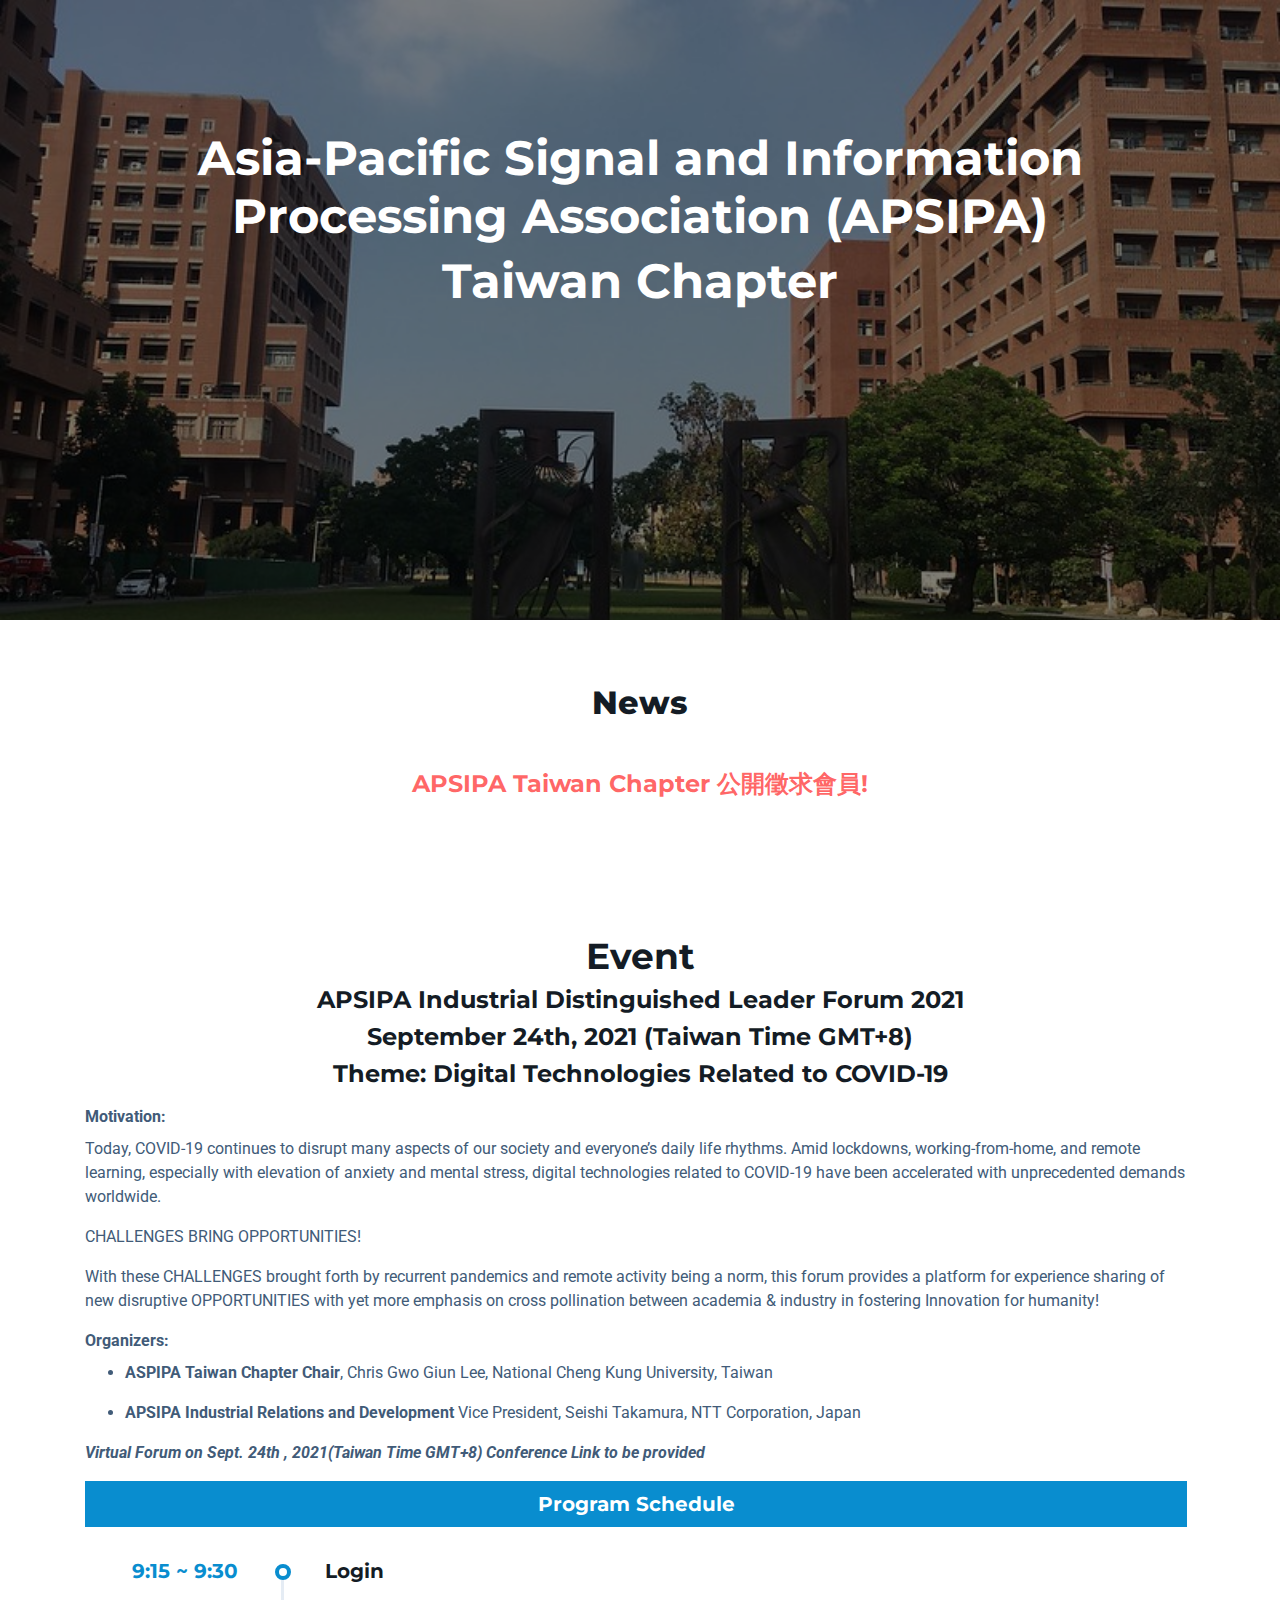
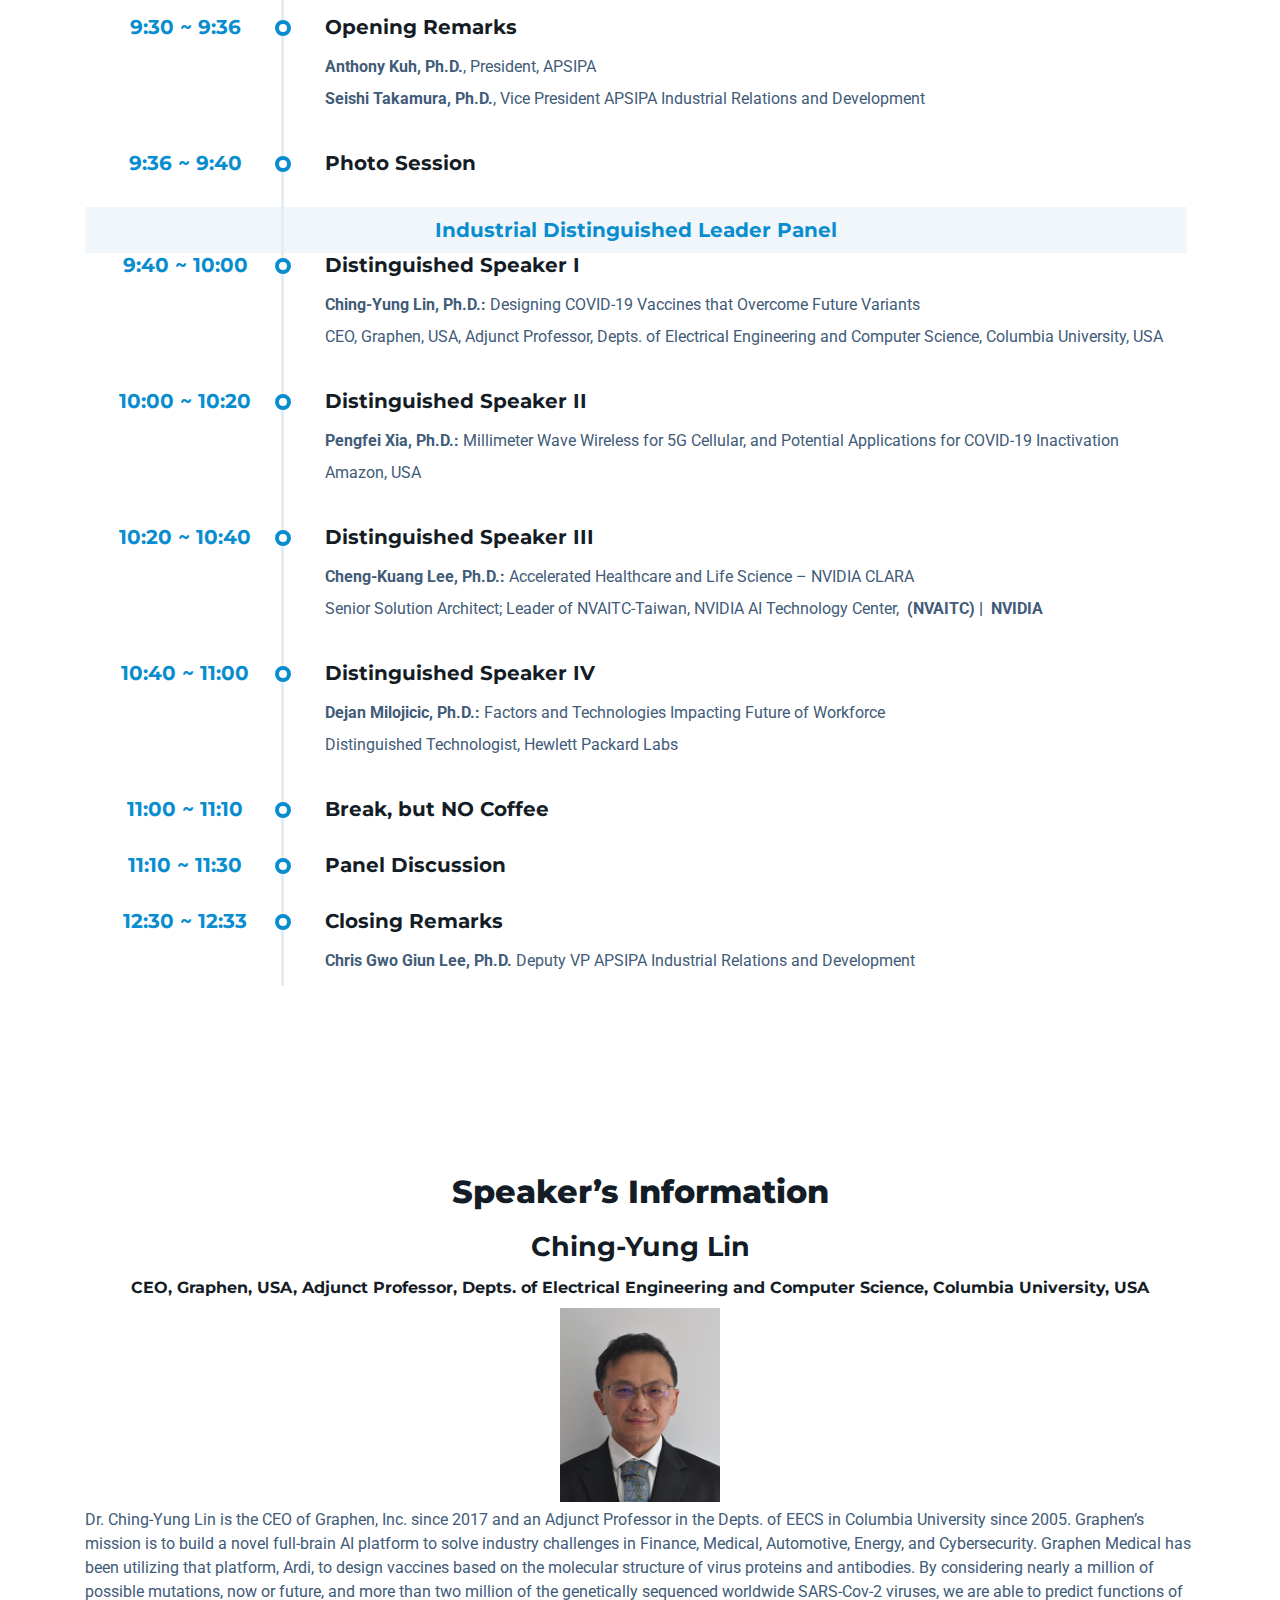
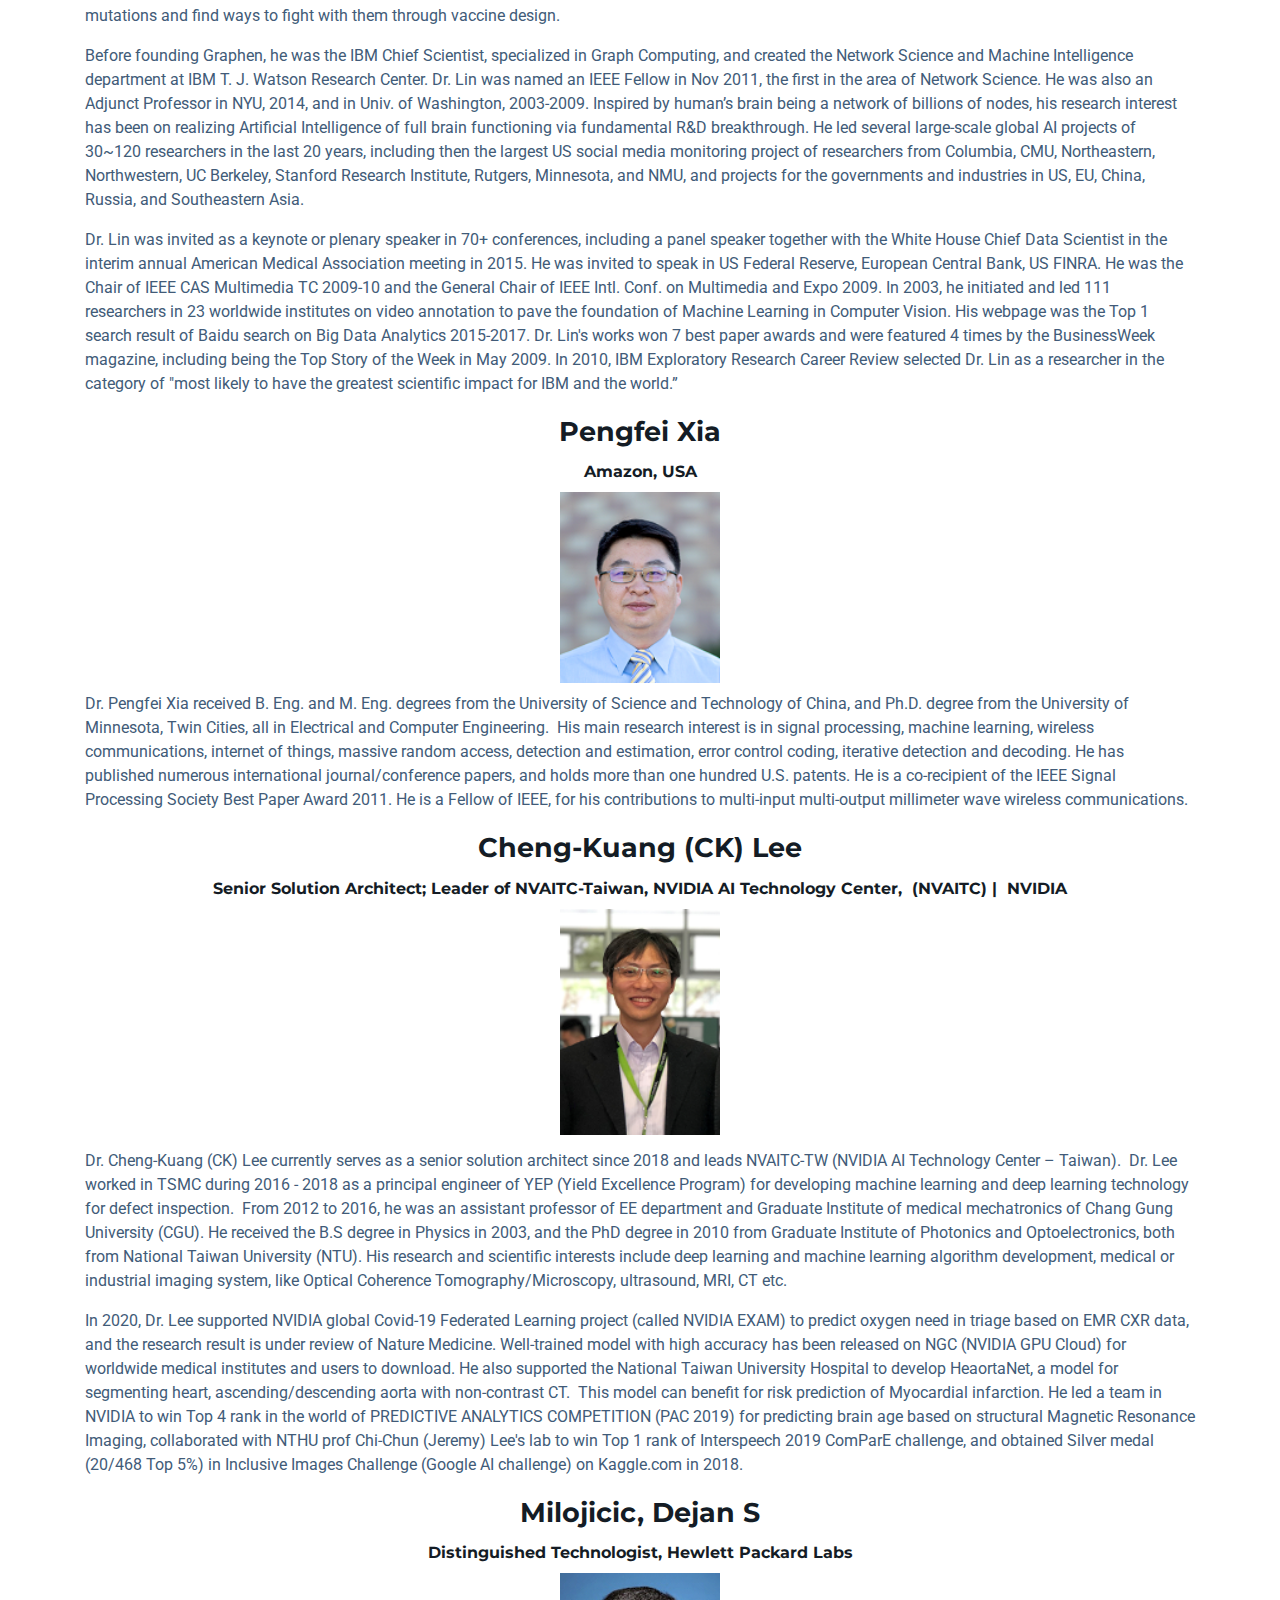
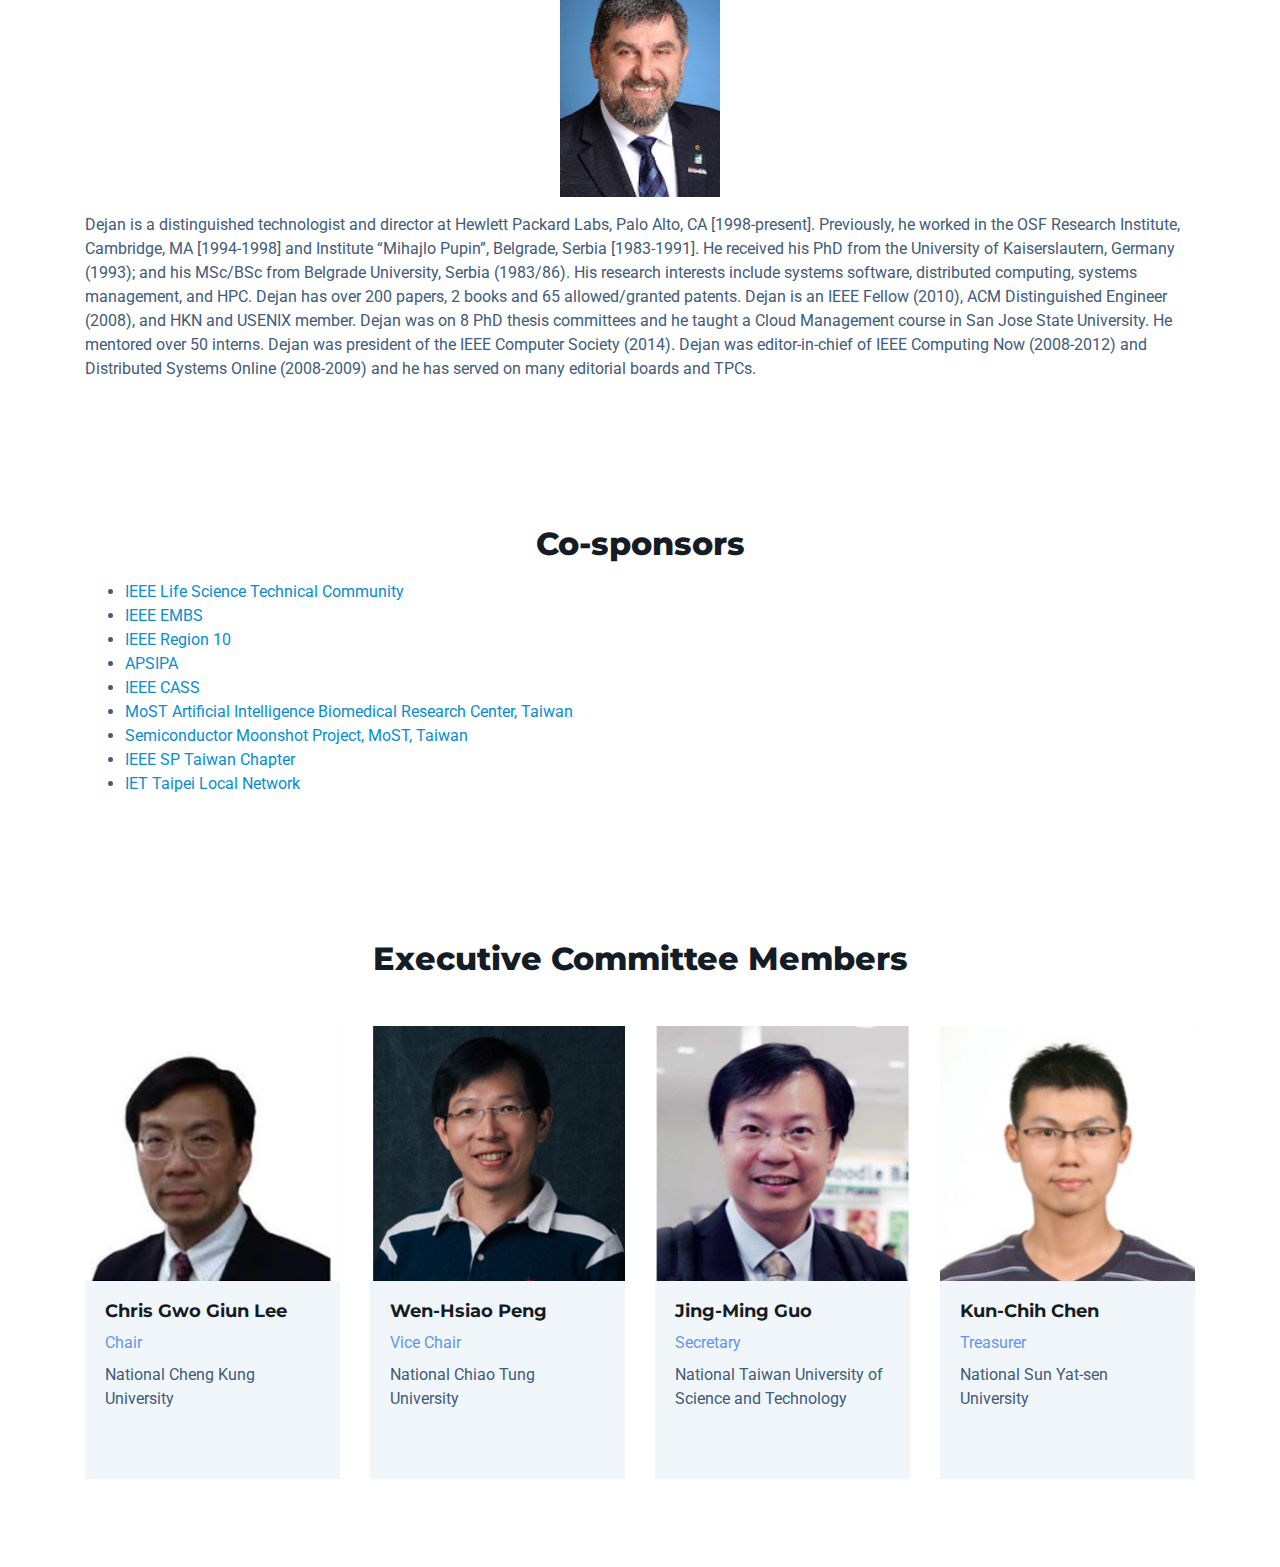
==== commit 8134f9a6: "finish 2021 event" ====
--- a/web/index.html
+++ b/web/index.html
@@ -1,7 +1,7 @@
 <!DOCTYPE html>
 <html lang="en"> 
 <head>
-	<title>APSIPA Taiwan Chapter</title>
+	<title>Asia-Pacific Signal and Information Processing Association (APSIPA) Taiwan Chapter</title>
 	
 	<!-- Meta -->
 	<meta charset="utf-8">
@@ -40,7 +40,8 @@
 		<div class="hero-block-mask"></div>
 		<div class="container">
 			<div class="hero-text-block">
-				<h1 class="site-title mb-12">APSIPA Taiwan Chapter</h1>
+				<h1 class="site-title mb-12">Asia-Pacific Signal and Information Processing Association (APSIPA)</h1>
+                <h1 class="site-title mb-12">Taiwan Chapter</h1>
 			</div><!--//hero-text-block-->
 		</div><!--//container-->
 
@@ -57,11 +58,30 @@
         
         <h1 class="section-event text-center md-5">Event</h1>
         <h4 class="text-center md-5">APSIPA Industrial Distinguished Leader Forum 2021</h4>
+        <h4 class="text-center md-5">September 24th, 2021 (Taiwan Time GMT+8)</h4>
+
+        <h4 class="text-center md-5">Theme: Digital Technologies Related to COVID-19</h4>
+        <p></p>
+        <p></p>
+        <label class="text-center md-5" style="font-weight:bold">Motivation:</label>
+        <p>Today, COVID-19 continues to disrupt many aspects of our society and everyone’s daily life rhythms. Amid lockdowns, working-from-home, and remote learning, especially with elevation of anxiety and mental stress, digital technologies related to COVID-19 have been accelerated with unprecedented demands worldwide. </p>
+        <p>CHALLENGES BRING OPPORTUNITIES!</p>
+        <p>With these CHALLENGES brought forth by recurrent pandemics and remote activity being a norm, this forum provides a platform for experience sharing of new disruptive OPPORTUNITIES with yet more emphasis on cross pollination between academia & industry in fostering Innovation for humanity!</p>
+
+<label class="text-center md-5" style="font-weight:bold">Organizers:</label>
+<ul>
+    <li><p><b>ASPIPA Taiwan Chapter Chair</b>, Chris Gwo Giun Lee, National Cheng Kung University, Taiwan</p></li>
+    <li><p><b>APSIPA Industrial Relations and Development</b> Vice President, Seishi Takamura, NTT Corporation, Japan</p></li>
+    
+</ul>
+<p><b><i>Virtual Forum on Sept. 24th , 2021(Taiwan Time GMT+8) Conference Link to be provided</i></b></p></li>
+
+</label>
         <!-- Nav tabs -->
         <ul class="schedule-nav nav nav-pills nav-fill" id="myTab" role="tablist">
             <li class="nav-item mr-2">
                 <a class="nav-link active" id="tab-1" data-toggle="tab" href="#tab-1-content" role="tab" aria-controls="tab-1-content" aria-selected="true">
-                    <span class="heading">December 19</span>
+                    <span class="heading">Program Schedule</span>
                     <!-- <span class="meta">(Wed 12, Oct)</span> -->
                 </a>
             </li>
@@ -70,251 +90,221 @@
         <!-- Tab panes -->
         <div class="schedule-tab-content tab-content">
             <div class="tab-pane active" id="tab-1-content" role="tabpanel" aria-labelledby="tab-1">
-                <div class="item item-talk">
-                    <div class="meta">
-                        <h4 class="time mb-3">8:00 - 12:35 </h4>
-                        <div class="profile">
-                            <a href="#modal-speaker-1" data-toggle="modal" data-target="#modal-speaker-1"><img class="profile-image rounded-circle  mb-2" src="assets/images/speakers/speaker-1.jpg" alt=""></a>
-                            <div class="name"><a class="theme-link" href="#modal-speaker-1" data-toggle="modal" data-target="#modal-speaker-1"></a></div>
-                        </div><!--//profile-->
-                    </div><!--//meta-->
-                    <div class="content">
-                        <h3 class="title mb-3">Best Practices And Tips For A Clean Angular Application</h3>
-                        <!-- <div class="location mb-3"><svg class="svg-inline--fa fa-map-marker-alt fa-w-12 mr-2" aria-hidden="true" focusable="false" data-prefix="fas" data-icon="map-marker-alt" role="img" xmlns="http://www.w3.org/2000/svg" viewBox="0 0 384 512" data-fa-i2svg=""><path fill="currentColor" d="M172.268 501.67C26.97 291.031 0 269.413 0 192 0 85.961 85.961 0 192 0s192 85.961 192 192c0 77.413-26.97 99.031-172.268 309.67-9.535 13.774-29.93 13.773-39.464 0zM192 272c44.183 0 80-35.817 80-80s-35.817-80-80-80-80 35.817-80 80 35.817 80 80 80z"></path></svg><i class="fas fa-map-marker-alt mr-2"></i> Font Awesome fontawesome.comConference Room A</div> -->
-                        <div class="desc">
-                            Morning sessions (8:00 AM~ 12:35 PM)
-                            <ul>
-
-                                <li>8:00~8:30: Registration</li>
-                                <li>8:30~8:50: Opening Ceremony/remarks</li>
-                                <li>8:50~9:00: Photo Session</li>
-                        </ul>
-                            Industry Forum/Discussion Panel: Industry Leaders from Taiwan, North America, Japan, etc.. 
-                        </div>
-                    </div><!--//content-->
-                </div><!--//item-->
-                <div class="item item-talk">
-                    <div class="meta">
-                        <h4 class="time mb-3">9:00 - 9:30</h4>
-                        <div class="profile">
-                           <label><b>Yu-Han Tsou</b></label>
-                           <label>Vice minister, Ministry of science & Technology, Taiwan</label>
-                        </div><!--//profile-->
-                    </div><!--//meta-->
-                    <div class="content">
-                        <h3 class="title mb-3">Keynote</h3>
-                        <!-- <div class="location mb-3"><svg class="svg-inline--fa fa-map-marker-alt fa-w-12 mr-2" aria-hidden="true" focusable="false" data-prefix="fas" data-icon="map-marker-alt" role="img" xmlns="http://www.w3.org/2000/svg" viewBox="0 0 384 512" data-fa-i2svg=""><path fill="currentColor" d="M172.268 501.67C26.97 291.031 0 269.413 0 192 0 85.961 85.961 0 192 0s192 85.961 192 192c0 77.413-26.97 99.031-172.268 309.67-9.535 13.774-29.93 13.773-39.464 0zM192 272c44.183 0 80-35.817 80-80s-35.817-80-80-80-80 35.817-80 80 35.817 80 80 80z"></path></svg><i class="fas fa-map-marker-alt mr-2"></i> Font Awesome fontawesome.com</div> -->
-                        <div class="desc"><p>&nbsp;</p><p>&nbsp;</p><p>&nbsp;</p></div>
-                    </div><!--//content-->
-                </div><!--//item-->
-                <div class="item item-talk">
-                    <div class="meta">
-                        <h4 class="time mb-3">9:30 ~ 10:45</h4>
-                        <div class="profile">
-                           <label> Panel Co-Chair </label>
-                           <label><b> Chris Gwo Guin Lee </b></label>
-                           <label> Professor, Department of electrical engineering, NCKU </label>
-                        </div><!--//profile-->
-                    </div><!--//meta-->
-                    <div class="content">
-                        <h3 class="title mb-3">Keynote panel I: Telehealth & Tele-wellness</h3>
-                        <!-- <div class="location mb-3"><svg class="svg-inline--fa fa-map-marker-alt fa-w-12 mr-2" aria-hidden="true" focusable="false" data-prefix="fas" data-icon="map-marker-alt" role="img" xmlns="http://www.w3.org/2000/svg" viewBox="0 0 384 512" data-fa-i2svg=""><path fill="currentColor" d="M172.268 501.67C26.97 291.031 0 269.413 0 192 0 85.961 85.961 0 192 0s192 85.961 192 192c0 77.413-26.97 99.031-172.268 309.67-9.535 13.774-29.93 13.773-39.464 0zM192 272c44.183 0 80-35.817 80-80s-35.817-80-80-80-80 35.817-80 80 35.817 80 80 80z"></path></svg><i class="fas fa-map-marker-alt mr-2"></i> Font Awesome fontawesome.comConference Room A</div> -->
-                        <div class="desc">
-                           <ul>
-                              <li>9:30 ~ 9:45: <b>Michael condry</b> ( Chair, Advisory Board, Clinic AI, Former CTO Intel, USA, IEEE TEMS Past Chair) Panel Chair</li>
-                              <li>9:45 ~10:00: <b>Simon see</b> (Global head, Nvidia AI Technoilogy Center)</li>
-                              <li>10:00~10:15: <b>Carolyn McGregor</b> ( Alumni Canada Research Chair in Health Informatics, Founding Director and Research Chair, Joint Research center in AI for Health and Wellness, Canada) </li>
-                              <li>10:15~10:30: <b>Hiroshi Mizushima</b> (Director, Center of public Health Informatics, National Institute of Public Health, JAPAN)</li>
-                              <li>10:30~10:45: Discussion
-                           </ul>
-                           Panel Co-Chair: Chris Gwo Guin Lee (Professor, Department of electrical engineering, NCKU)
-
-                        </div>
-                    </div><!--//content-->
-                </div><!--//item-->
-                <div class="item item-other">
-                    <div class="meta">
-                        <h4 class="time mb-3">10:45 ~ 11:00</h4>
-                    </div><!--//meta-->
-                    <div class="content">
-                        <h3 class="title mb-3">Coffee Break</h3>
-                        <!-- <div class="location mb-3"><svg class="svg-inline--fa fa-map-marker-alt fa-w-12 mr-2" aria-hidden="true" focusable="false" data-prefix="fas" data-icon="map-marker-alt" role="img" xmlns="http://www.w3.org/2000/svg" viewBox="0 0 384 512" data-fa-i2svg=""><path fill="currentColor" d="M172.268 501.67C26.97 291.031 0 269.413 0 192 0 85.961 85.961 0 192 0s192 85.961 192 192c0 77.413-26.97 99.031-172.268 309.67-9.535 13.774-29.93 13.773-39.464 0zM192 272c44.183 0 80-35.817 80-80s-35.817-80-80-80-80 35.817-80 80 35.817 80 80 80z"></path></svg><i class="fas fa-map-marker-alt mr-2"></i> Font Awesome fontawesome.comRoom A5</div> -->
-                        <div class="desc"><p>&nbsp;</p></div>
-                    </div><!--//content-->
-                </div><!--//item-->
-                <div class="item item-talk">
-                    <div class="meta">
-                        <h4 class="time mb-3">11:00 ~ 12:15</h4>
-                        <div class="profile">
-                            <!-- <a href="#modal-speaker-1" data-toggle="modal" data-target="#modal-speaker-1"><img class="profile-image rounded-circle  mb-2" src="assets/images/speakers/speaker-3.jpg" alt=""></a>
-                            <div class="name"><a class="theme-link" href="#modal-speaker-1" data-toggle="modal" data-target="#modal-speaker-1">Tim Doe</a></div> -->
-
-                           <label> Panel Co-Chair </label> 
-                           <label><b>Chris Gwo Guin Lee</b> </label>
-                           <label> Professor, Department of electrical engineering, NCKU </label>
-
-                        </div><!--//profile-->
-                    </div><!--//meta-->
-                    <div class="content">
-                        <h3 class="title mb-3">Keynote Panel II: HPC & Consumer Technology for Life Science</h3>
-                        <!-- <div class="location mb-3"><svg class="svg-inline--fa fa-map-marker-alt fa-w-12 mr-2" aria-hidden="true" focusable="false" data-prefix="fas" data-icon="map-marker-alt" role="img" xmlns="http://www.w3.org/2000/svg" viewBox="0 0 384 512" data-fa-i2svg=""><path fill="currentColor" d="M172.268 501.67C26.97 291.031 0 269.413 0 192 0 85.961 85.961 0 192 0s192 85.961 192 192c0 77.413-26.97 99.031-172.268 309.67-9.535 13.774-29.93 13.773-39.464 0zM192 272c44.183 0 80-35.817 80-80s-35.817-80-80-80-80 35.817-80 80 35.817 80 80 80z"></path></svg><i class="fas fa-map-marker-alt mr-2"></i> Font Awesome fontawesome.comConference Room A</div> -->
-                        <div class="desc">
-                           <ul>
-                              <li>11:00 ~ 11:15: <b>Stefan Mozar</b> ( President, Dynexsys, Australia) Panel Chair</li>
-                              <li>11:15 ~ 11:30: <b>Milojicic, Dejan S</b> ( Senior Scientiest, Hewlett Packard Enterprise)</li>
-                              <li>11:30 ~ 11:45: <b>Sameer Antani</b> ( Chair, IEEE Life Science Technical Community, Staff Scientiest II and Chief, Communication engineering Branch lister Hill National institutes of Health, USA)</li>
-                              <li>11:45~12:00: <b>Shingo Tsukada</b> ( NTT Fellow, Japan)</li>
-                              <li>12:00~12:15: Discussion</li>
-                           </ul>
-                        
-                        </div>
-                    </div><!--//content-->
-                </div><!--//item-->
-
-                <div class="item item-other">
-                  <div class="meta">
-                      <h4 class="time mb-3">12:15 ~ 13:30 </h4>
-                  </div><!--//meta-->
-                  <div class="content">
-                      <h3 class="title mb-3">Coffee Break </h3>
-                      <!-- <div class="location mb-3"><svg class="svg-inline--fa fa-map-marker-alt fa-w-12 mr-2" aria-hidden="true" focusable="false" data-prefix="fas" data-icon="map-marker-alt" role="img" xmlns="http://www.w3.org/2000/svg" viewBox="0 0 384 512" data-fa-i2svg=""><path fill="currentColor" d="M172.268 501.67C26.97 291.031 0 269.413 0 192 0 85.961 85.961 0 192 0s192 85.961 192 192c0 77.413-26.97 99.031-172.268 309.67-9.535 13.774-29.93 13.773-39.464 0zM192 272c44.183 0 80-35.817 80-80s-35.817-80-80-80-80 35.817-80 80 35.817 80 80 80z"></path></svg><i class="fas fa-map-marker-alt mr-2"></i> Font Awesome fontawesome.comRoom A5</div> -->
-                      <div class="desc"><p>&nbsp;</p></div>
-                  </div><!--//content-->
-               </div><!--//item-->
-
-                <div class="item item-talk">
-                    <div class="meta">
-                        <h4 class="time mb-3">13:30 ~ 14:30</h4>
-                        <div class="profile">
-                           <label> Co-Moderator</label>
-                           <label><b>Jing-Ming Guo</b> </label>
-                           <label> Professor, Department of Electrical Engineering, National Taiwan university of Science and Technology </label>
-                            <!-- <a href="#modal-speaker-1" data-toggle="modal" data-target="#modal-speaker-1"><img class="profile-image rounded-circle  mb-2" src="assets/images/speakers/speaker-4.jpg" alt=""></a>
-                            <div class="name"><a class="theme-link" href="#modal-speaker-1" data-toggle="modal" data-target="#modal-speaker-1">Josh Doe</a></div> -->
-                        </div><!--//profile-->
-                    </div><!--//meta-->
-                    <div class="content">
-                        <h3 class="title mb-3">CEO Forum, Entrepreneurial Workshop, Government Policies, VCs</h3>
-                        <h4 class="title mb-3">CEO Forum: Startup Ecosystem in Taiwan & India</h4>
-                        <!-- <div class="location mb-3"><svg class="svg-inline--fa fa-map-marker-alt fa-w-12 mr-2" aria-hidden="true" focusable="false" data-prefix="fas" data-icon="map-marker-alt" role="img" xmlns="http://www.w3.org/2000/svg" viewBox="0 0 384 512" data-fa-i2svg=""><path fill="currentColor" d="M172.268 501.67C26.97 291.031 0 269.413 0 192 0 85.961 85.961 0 192 0s192 85.961 192 192c0 77.413-26.97 99.031-172.268 309.67-9.535 13.774-29.93 13.773-39.464 0zM192 272c44.183 0 80-35.817 80-80s-35.817-80-80-80-80 35.817-80 80 35.817 80 80 80z"></path></svg><i class="fas fa-map-marker-alt mr-2"></i> Font Awesome fontawesome.comConference Room B</div> -->
-                        <div class="desc">
-                           <ul>
-                              <li><b>Takako Hashimoto</b>, Secretary IEEE Region 10, IEEE CS BoG (2021-23), Vice president, Chiba University of Commerce, Japan, Moderator</li>
-                              <li>13:30 ~ 13:45: <b>Pei-Yuan Lee</b>, (Founder, SURGLASSES, Taiwan; Honarable President, Show Chwan Memorial Hospital, Taiwan </li>
-                              <li>13:45~14:00: <b>Jugnu Jain</b> (CEO, Sapien Bioscience, India)</li>
-                              <li>14:00~14:15: <b>Jerry Chen</b> ( CEO, Brain Navi Biotechnology Co,. Ltd, Taiwan)</li>
-                              <li>14:15~14:30: Discussion </li>
-                           </ul>
-                        </div>
-                    </div><!--//content-->
-                </div><!--//item-->
-                <div class="item item-talk">
-                  <div class="meta">
-                      <h4 class="time mb-3">14:30 ~ 15:45</h4>
-                      <div class="profile">
-                         <label> Co-Moderator</label>
-                         <label><b>Wen-Hsiao Peng</b> </label>
-                         <label> Professor, Department of Computer Science, NCTU </label>
-                          <!-- <a href="#modal-speaker-1" data-toggle="modal" data-target="#modal-speaker-1"><img class="profile-image rounded-circle  mb-2" src="assets/images/speakers/speaker-4.jpg" alt=""></a>
-                          <div class="name"><a class="theme-link" href="#modal-speaker-1" data-toggle="modal" data-target="#modal-speaker-1">Josh Doe</a></div> -->
-                      </div><!--//profile-->
-                  </div><!--//meta-->
-                  <div class="content">
-                      <h3 class="title mb-3">Entrepreneurial Sharing: Challenges in Startups</h3>
-                      <!-- <div class="location mb-3"><svg class="svg-inline--fa fa-map-marker-alt fa-w-12 mr-2" aria-hidden="true" focusable="false" data-prefix="fas" data-icon="map-marker-alt" role="img" xmlns="http://www.w3.org/2000/svg" viewBox="0 0 384 512" data-fa-i2svg=""><path fill="currentColor" d="M172.268 501.67C26.97 291.031 0 269.413 0 192 0 85.961 85.961 0 192 0s192 85.961 192 192c0 77.413-26.97 99.031-172.268 309.67-9.535 13.774-29.93 13.773-39.464 0zM192 272c44.183 0 80-35.817 80-80s-35.817-80-80-80-80 35.817-80 80 35.817 80 80 80z"></path></svg><i class="fas fa-map-marker-alt mr-2"></i> Font Awesome fontawesome.comConference Room B</div> -->
-                      <div class="desc">
-                         <ul>
-                           <li><b>Chi-Wan Lin</b>, Vice-President & General Director, Biomedical Technology. & Device Research Laboratory, Industrial Technology and Research Institute, Moderator.</li>
-                           <li>14:30~14:45: <b>Eason Lin</b>( CEO. Wellgen Medical, Taiwan)</li>
-                           <li>14:45~15:00: <b>Eris Lin</b> (CEO, IoNetworks, Taiwan)</li>
-                           <li>15:00~15:15: <b>Charles Lin</b>(CEO, Hibilis Net, Taiwan)</li>
-                           <li>15:15~15:30: <b>Johnny Chang, Peter Chien, Gene Lee, Nikita Sharma</b> (Founders, UIUC Zero2one, USA)</li>
-                           <li>15:30~15:45: Discussion</li>
-                         </ul>
-                      </div>
-                  </div><!--//content-->
-              </div><!--//item-->
-              <div class="item item-other">
-               <div class="meta">
-                   <h4 class="time mb-3">15:45~16:00 </h4>
-               </div><!--//meta-->
-               <div class="content">
-                   <h3 class="title mb-3">Coffee Break </h3>
-                   <!-- <div class="location mb-3"><svg class="svg-inline--fa fa-map-marker-alt fa-w-12 mr-2" aria-hidden="true" focusable="false" data-prefix="fas" data-icon="map-marker-alt" role="img" xmlns="http://www.w3.org/2000/svg" viewBox="0 0 384 512" data-fa-i2svg=""><path fill="currentColor" d="M172.268 501.67C26.97 291.031 0 269.413 0 192 0 85.961 85.961 0 192 0s192 85.961 192 192c0 77.413-26.97 99.031-172.268 309.67-9.535 13.774-29.93 13.773-39.464 0zM192 272c44.183 0 80-35.817 80-80s-35.817-80-80-80-80 35.817-80 80 35.817 80 80 80z"></path></svg><i class="fas fa-map-marker-alt mr-2"></i> Font Awesome fontawesome.comRoom A5</div> -->
-                   <div class="desc"><p>&nbsp;</p></div>
-               </div><!--//content-->
-               </div><!--//item-->
-               <div class="item item-talk">
-                  <div class="meta">
-                      <h4 class="time mb-3">16:00 ~17:00</h4>
-                      <div class="profile">
-                         <label> Co-Moderator</label>
-                         <label><b> Kun-Chih (Jimmy) Chen</b> </label>
-                         <label> Professor, Department of Computer science and Engineering, NSYSU </label>
-                          <!-- <a href="#modal-speaker-1" data-toggle="modal" data-target="#modal-speaker-1"><img class="profile-image rounded-circle  mb-2" src="assets/images/speakers/speaker-4.jpg" alt=""></a>
-                          <div class="name"><a class="theme-link" href="#modal-speaker-1" data-toggle="modal" data-target="#modal-speaker-1">Josh Doe</a></div> -->
-                      </div><!--//profile-->
-                  </div><!--//meta-->
-                  <div class="content">
-                      <h3 class="title mb-3">Hackathon & Skill Connect Workshop for Internship</h3>
-                      <h3 class="title mb-3">Experience Sharing</h3>
-                      <!-- <div class="location mb-3"><svg class="svg-inline--fa fa-map-marker-alt fa-w-12 mr-2" aria-hidden="true" focusable="false" data-prefix="fas" data-icon="map-marker-alt" role="img" xmlns="http://www.w3.org/2000/svg" viewBox="0 0 384 512" data-fa-i2svg=""><path fill="currentColor" d="M172.268 501.67C26.97 291.031 0 269.413 0 192 0 85.961 85.961 0 192 0s192 85.961 192 192c0 77.413-26.97 99.031-172.268 309.67-9.535 13.774-29.93 13.773-39.464 0zM192 272c44.183 0 80-35.817 80-80s-35.817-80-80-80-80 35.817-80 80 35.817 80 80 80z"></path></svg><i class="fas fa-map-marker-alt mr-2"></i> Font Awesome fontawesome.comConference Room B</div> -->
-                      <div class="desc">
-                         <ul>
-                           <li>16:00~16:15: <b>Amit Kumar</b> (CEO, BioAxis, India) Moderator, Panel Chair</li>
-                           <li>16:15~16:30: <b>Bharat Kumar</b>, SAMHAR-COVID19 Hackathon (NVidia, India)</li>
-                           <li>16:30~16:45: <b>LI-Lang Wang</b>, Hackathoon, iStuNet, Taiwan</li>
-                           <li>16:45~17:00: <b>Panel Discussion</b> </li>
-                         </ul>
-                      </div>
-                  </div><!--//content-->
-              </div><!--//item-->
-              <div class="item item-talk">
-               <div class="meta">
-                   <h4 class="time mb-3">16:00 ~17:00</h4>
-                   <div class="profile">
-                      <label> Moderator</label>
-                      <label><b> Chris Gwo Guin Lee</b> </label>
-                      <label> Professor, Department of electrical engineering, NCKU </label>
-                       <!-- <a href="#modal-speaker-1" data-toggle="modal" data-target="#modal-speaker-1"><img class="profile-image rounded-circle  mb-2" src="assets/images/speakers/speaker-4.jpg" alt=""></a>
-                       <div class="name"><a class="theme-link" href="#modal-speaker-1" data-toggle="modal" data-target="#modal-speaker-1">Josh Doe</a></div> -->
-                   </div><!--//profile-->
-               </div><!--//meta-->
-               <div class="content">
-                   <h3 class="title mb-3">Closing Remarks</h3>
-                   <!-- <div class="location mb-3"><svg class="svg-inline--fa fa-map-marker-alt fa-w-12 mr-2" aria-hidden="true" focusable="false" data-prefix="fas" data-icon="map-marker-alt" role="img" xmlns="http://www.w3.org/2000/svg" viewBox="0 0 384 512" data-fa-i2svg=""><path fill="currentColor" d="M172.268 501.67C26.97 291.031 0 269.413 0 192 0 85.961 85.961 0 192 0s192 85.961 192 192c0 77.413-26.97 99.031-172.268 309.67-9.535 13.774-29.93 13.773-39.464 0zM192 272c44.183 0 80-35.817 80-80s-35.817-80-80-80-80 35.817-80 80 35.817 80 80 80z"></path></svg><i class="fas fa-map-marker-alt mr-2"></i> Font Awesome fontawesome.comConference Room B</div> -->
-                   <div class="desc">
-                      <ul>
-                        <li><b>Seishi Takamura</b>, Vice President, APSIPA Industry relations & Development, Treasurer, IEEE Region 10, Senior Distinguished Researcher, NTT japan.</li>
-                        <li><b>Takako Hashimoto</b>, Secretry, IEEE Region 10, IEEE CS BoG (2021-23), Vice-president, Chiba University of commerce, Japan.</li>
-                      </ul>
-                   </div>
-               </div><!--//content-->
-           </div><!--//item-->
-           <div class="item item-talk">
-            <div class="meta">
-                <h4 class="time mb-3">16:00 ~17:00</h4>
-                <div class="profile">
-                   
-                    <!-- <a href="#modal-speaker-1" data-toggle="modal" data-target="#modal-speaker-1"><img class="profile-image rounded-circle  mb-2" src="assets/images/speakers/speaker-4.jpg" alt=""></a>
-                    <div class="name"><a class="theme-link" href="#modal-speaker-1" data-toggle="modal" data-target="#modal-speaker-1">Josh Doe</a></div> -->
-                </div><!--//profile-->
-            </div><!--//meta-->
-            <div class="content">
-                <h3 class="title mb-3">Academia/Industry/Government Interactions</h3>
-                <!-- <div class="location mb-3"><svg class="svg-inline--fa fa-map-marker-alt fa-w-12 mr-2" aria-hidden="true" focusable="false" data-prefix="fas" data-icon="map-marker-alt" role="img" xmlns="http://www.w3.org/2000/svg" viewBox="0 0 384 512" data-fa-i2svg=""><path fill="currentColor" d="M172.268 501.67C26.97 291.031 0 269.413 0 192 0 85.961 85.961 0 192 0s192 85.961 192 192c0 77.413-26.97 99.031-172.268 309.67-9.535 13.774-29.93 13.773-39.464 0zM192 272c44.183 0 80-35.817 80-80s-35.817-80-80-80-80 35.817-80 80 35.817 80 80 80z"></path></svg><i class="fas fa-map-marker-alt mr-2"></i> Font Awesome fontawesome.comConference Room B</div> -->
-                <div class="desc">
-                   <ul>
-                     <li>17:10~17:30: <b>Networking</b></li>
-                   </ul>
-                </div>
-            </div><!--//content-->
-        </div><!--//item-->
                 
+                <div class="item item-talk">
+                    <div class="meta">
+                        <h4 class="time mb-3">9:15 ~ 9:30</h4>
+                        <div class="profile">
+                            <a href="#modal-speaker-1" data-toggle="modal" data-target="#modal-speaker-1"><img class="profile-image rounded-circle  mb-2" src="assets/images/speakers/speaker-1.jpg" alt=""></a>
+                            <div class="name"><a class="theme-link" href="#modal-speaker-1" data-toggle="modal" data-target="#modal-speaker-1"></a></div>
+                        </div><!--//profile-->
+                    </div><!--//meta-->
+                    <div class="content">
+                        <h3 class="title mb-3">Login</h3>
+                    </div><!--//content-->
+                </div><!--//item-->
+
+                <div class="item item-talk">
+                    <div class="meta">
+                        <h4 class="time mb-3">9:30 ~ 9:36</h4>
+                        <div class="profile">
+                            <a href="#modal-speaker-1" data-toggle="modal" data-target="#modal-speaker-1"><img class="profile-image rounded-circle  mb-2" src="assets/images/speakers/speaker-1.jpg" alt=""></a>
+                            <div class="name"><a class="theme-link" href="#modal-speaker-1" data-toggle="modal" data-target="#modal-speaker-1"></a></div>
+                        </div><!--//profile-->
+                    </div><!--//meta-->
+                    <div class="content">
+                        <h3 class="title mb-3">Opening Remarks</h3>
+                        <div class="desc">
+                            <label><b>Anthony Kuh, Ph.D.</b>, President, APSIPA</label>
+                            <label><b>Seishi Takamura, Ph.D.</b>, Vice President APSIPA Industrial Relations and Development</label>
+                         </div>
+
+                    </div><!--//content-->
+                </div><!--//item-->
+
+                <div class="item item-talk">
+                    <div class="meta">
+                        <h4 class="time mb-3">9:36 ~ 9:40</h4>
+                    </div><!--//meta-->
+                    <div class="content">
+                        <h3 class="title mb-3">Photo Session</h3>
+                    </div><!--//content-->
+                </div><!--//item-->
+
+                <ul class="schedule-nav nav nav-pills nav-fill" id="myTab" role="tablist">
+                    <li class="nav-item mr-2">
+                        <a class="nav-link">
+                            <span class="heading">Industrial Distinguished Leader Panel</span>
+                            <!-- <span class="meta">(Wed 12, Oct)</span> -->
+                        </a>
+                    </li>
+                </ul>
+                
+                <div class="item item-talk">
+                    <div class="meta">
+                        <h4 class="time mb-3">9:40 ~ 10:00</h4>
+                        <div class="profile">
+                            <a href="#modal-speaker-1" data-toggle="modal" data-target="#modal-speaker-1"><img class="profile-image rounded-circle  mb-2" src="assets/images/speakers/speaker-1.jpg" alt=""></a>
+                            <div class="name"><a class="theme-link" href="#modal-speaker-1" data-toggle="modal" data-target="#modal-speaker-1"></a></div>
+                        </div><!--//profile-->
+                    </div><!--//meta-->
+                    <div class="content">
+                        <h3 class="title mb-3">Distinguished Speaker I</h3>
+                        <div class="desc">
+                            <label><b>Ching-Yung Lin, Ph.D.:</b></label> 
+                            <label>Designing COVID-19 Vaccines that Overcome Future Variants</label>
+                            <label>
+                                CEO, Graphen, USA,  Adjunct Professor, Depts. of Electrical Engineering and Computer
+                                Science, Columbia University, USA</label>
+                         </div>
+                    </div><!--//content-->
+                </div><!--//item-->
+
+                <div class="item item-talk">
+                    <div class="meta">
+                        <h4 class="time mb-3">10:00 ~ 10:20</h4>
+                        <div class="profile">
+                            <a href="#modal-speaker-1" data-toggle="modal" data-target="#modal-speaker-1"><img class="profile-image rounded-circle  mb-2" src="assets/images/speakers/speaker-1.jpg" alt=""></a>
+                            <div class="name"><a class="theme-link" href="#modal-speaker-1" data-toggle="modal" data-target="#modal-speaker-1"></a></div>
+                        </div><!--//profile-->
+                    </div><!--//meta-->
+                    <div class="content">
+                        <h3 class="title mb-3">Distinguished Speaker II </h3>
+                        <div class="desc">
+                            <label><b>Pengfei Xia, Ph.D.:</b></label> 
+                            <label>Millimeter Wave Wireless for 5G Cellular, and Potential Applications for COVID-19 Inactivation</label>
+                            <label>Amazon, USA</label>
+                         </div>
+                    </div><!--//content-->
+                </div><!--//item-->
+
+                <div class="item item-talk">
+                    <div class="meta">
+                        <h4 class="time mb-3">10:20 ~ 10:40</h4>
+                        <div class="profile">
+                            <a href="#modal-speaker-1" data-toggle="modal" data-target="#modal-speaker-1"><img class="profile-image rounded-circle  mb-2" src="assets/images/speakers/speaker-1.jpg" alt=""></a>
+                            <div class="name"><a class="theme-link" href="#modal-speaker-1" data-toggle="modal" data-target="#modal-speaker-1"></a></div>
+                        </div><!--//profile-->
+                    </div><!--//meta-->
+                    <div class="content">
+                        <h3 class="title mb-3">Distinguished Speaker III</h3>
+                        <div class="desc">
+                            <label><b>Cheng-Kuang Lee, Ph.D.:</b></label> 
+                            <label>Accelerated Healthcare and Life Science – NVIDIA CLARA
+                            </label>
+                            <label>Senior Solution Architect; Leader of NVAITC-Taiwan, NVIDIA AI Technology Center,  <b>(NVAITC) |  NVIDIA</b></label>
+                         </div>
+                    </div><!--//content-->
+                </div><!--//item-->
+
+                <div class="item item-talk">
+                    <div class="meta">
+                        <h4 class="time mb-3">10:40 ~ 11:00</h4>
+                        <div class="profile">
+                            <a href="#modal-speaker-1" data-toggle="modal" data-target="#modal-speaker-1"><img class="profile-image rounded-circle  mb-2" src="assets/images/speakers/speaker-1.jpg" alt=""></a>
+                            <div class="name"><a class="theme-link" href="#modal-speaker-1" data-toggle="modal" data-target="#modal-speaker-1"></a></div>
+                        </div><!--//profile-->
+                    </div><!--//meta-->
+                    <div class="content">
+                        <h3 class="title mb-3">Distinguished Speaker IV</h3>
+                        <div class="desc">
+                            <label><b>Dejan Milojicic, Ph.D.:</b></label> 
+                            <label>Factors and Technologies Impacting Future of Workforce</label>
+                            <label>Distinguished Technologist, Hewlett Packard Labs</label>
+                         </div>
+                    </div><!--//content-->
+                </div><!--//item-->
+
+                <div class="item item-talk">
+                    <div class="meta">
+                        <h4 class="time mb-3">11:00 ~ 11:10</h4>
+                    </div><!--//meta-->
+                    <div class="content">
+                        <h3 class="title mb-3">Break, but NO Coffee</h3>
+                    </div><!--//content-->
+                </div><!--//item-->
+
+                <div class="item item-talk">
+                    <div class="meta">
+                        <h4 class="time mb-3">11:10 ~ 11:30</h4>
+                    </div><!--//meta-->
+                    <div class="content">
+                        <h3 class="title mb-3">Panel Discussion</h3>
+                    </div><!--//content-->
+                </div><!--//item-->
+
+                <div class="item item-talk">
+                    <div class="meta">
+                        <h4 class="time mb-3">12:30 ~ 12:33</h4>
+                    </div><!--//meta-->
+                    <div class="content">
+                        <h3 class="title mb-3">Closing Remarks</h3>
+                        <label><b>Chris Gwo Giun Lee, Ph.D.</b></label>
+                        <label>Deputy VP APSIPA Industrial Relations and Development</label>
+                    </div><!--//content-->
+                </div><!--//item-->
             </div><!--//tab-1-content-->
         </div><!--//schedule-tab-content-->
     </div><!--//container-->
 </section>
+
+<section id="speakers-section" class="speakers-section section">
+    <div class="container">
+        <h3 class="section-heading text-center mb-3">Speaker’s Information</h3>
+    <div>
+    
+    <div class="mb-6">
+
+        <h5 class="card-title mb-2"><label style="display: block;text-align: center;line-height: 150%;font-size: 1.5em;">Ching-Yung Lin </label></h5>
+            
+        <h6><label style="display: block;text-align: center;line-height: 150%;font-size: 1.em;">CEO, Graphen, USA,  Adjunct Professor, Depts. of Electrical Engineering and Computer Science, Columbia University, USA  </label></h6>
+        <div style="width: 160px;height:200px;margin:auto;">
+            <a href="#modal-speaker-1" data-toggle="modal" data-target="#modal-speaker-1"><img src="static/images/Ching-Yung Lin.png" class="card-img-top rounded-0" alt=""></a>
+        </div>
+    </div>
+    <div>
+        <p>Dr. Ching-Yung Lin is the CEO of Graphen, Inc. since 2017 and an Adjunct Professor in the Depts. of EECS in Columbia University since 2005. Graphen’s mission is to build a novel full-brain AI platform to solve industry challenges in Finance, Medical, Automotive, Energy, and Cybersecurity. Graphen Medical has been utilizing that platform, Ardi, to design vaccines based on the molecular structure of virus proteins and antibodies. By considering nearly a million of possible mutations, now or future, and more than two million of the genetically sequenced worldwide SARS-Cov-2 viruses, we are able to predict functions of mutations and find ways to fight with them through vaccine design.</p>
+        <p>Before founding Graphen, he was the IBM Chief Scientist, specialized in Graph Computing, and created the Network Science and Machine Intelligence department at IBM T. J. Watson Research Center. Dr. Lin was named an IEEE Fellow in Nov 2011, the first in the area of Network Science. He was also an Adjunct Professor in NYU, 2014, and in Univ. of Washington, 2003-2009. Inspired by human’s brain being a network of billions of nodes, his research interest has been on realizing Artificial Intelligence of full brain functioning via fundamental R&D breakthrough. He led several large-scale global AI projects of 30~120 researchers in the last 20 years, including then the largest US social media monitoring project of researchers from Columbia, CMU, Northeastern, Northwestern, UC Berkeley, Stanford Research Institute, Rutgers, Minnesota, and NMU, and projects for the governments and industries in US, EU, China, Russia, and Southeastern Asia.</p>
+        <p>Dr. Lin was invited as a keynote or plenary speaker in 70+ conferences, including a panel speaker together with the White House Chief Data Scientist in the interim annual American Medical Association meeting in 2015. He was invited to speak in US Federal Reserve, European Central Bank, US FINRA. He was the Chair of IEEE CAS Multimedia TC 2009-10 and the General Chair of IEEE Intl. Conf. on Multimedia and Expo 2009. In 2003, he initiated and led 111 researchers in 23 worldwide institutes on video annotation to pave the foundation of Machine Learning in Computer Vision. His webpage was the Top 1 search result of Baidu search on Big Data Analytics 2015-2017. Dr. Lin's works won 7 best paper awards and were featured 4 times by the BusinessWeek magazine, including being the Top Story of the Week in May 2009. In 2010, IBM Exploratory Research Career Review selected Dr. Lin as a researcher in the category of "most likely to have the greatest scientific impact for IBM and the world.”</p>
+    </div>
+    
+    <div class="mb-6">
+        <h5 class="card-title mb-2"><label style="display: block;text-align: center;line-height: 150%;font-size: 1.5em;">Pengfei Xia</label></h5>
+        <h6><label style="display: block;text-align: center;line-height: 150%;font-size: 1.em;">Amazon, USA</label></h6>
+        <div style="width: 160px;height:200px;margin:auto;">
+            <a href="#modal-speaker-1" data-toggle="modal" data-target="#modal-speaker-1"><img src="static/images/Pengfei Xia.png" class="card-img-top rounded-0" alt=""></a>
+        </div>
+    </div>
+    <div>
+        <p>Dr. Pengfei Xia received B. Eng. and M. Eng. degrees from the University of Science and Technology of China, and Ph.D. degree from the University of Minnesota, Twin Cities, all in Electrical and Computer Engineering.  His main research interest is in signal processing, machine learning, wireless communications, internet of things, massive random access, detection and estimation, error control coding, iterative detection and decoding. He has published numerous international journal/conference papers, and holds more than one hundred U.S. patents. He is a co-recipient of the IEEE Signal Processing Society Best Paper Award 2011. He is a Fellow of IEEE, for his contributions to multi-input multi-output millimeter wave wireless communications. </p>
+    </div>
+
+    <div class="mb-6">
+        <h5 class="card-title mb-2"><label style="display: block;text-align: center;line-height: 150%;font-size: 1.5em;">Cheng-Kuang (CK) Lee</label></h5>
+        <h6><label style="display: block;text-align: center;line-height: 150%;font-size: 1.em;">Senior Solution Architect; Leader of NVAITC-Taiwan, NVIDIA AI Technology Center,  (NVAITC) |  NVIDIA</label></h6>
+        <div style="width: 160px;height:240px;margin:auto;">
+            <a href="#modal-speaker-1" data-toggle="modal" data-target="#modal-speaker-1"><img src="static/images/Cheng-Kuang (CK) Lee.png" class="card-img-top rounded-0" alt=""></a>
+        </div>
+    </div>
+    <div>
+        <p>Dr. Cheng-Kuang (CK) Lee currently serves as a senior solution architect since 2018 and leads NVAITC-TW (NVIDIA AI Technology Center – Taiwan).  Dr. Lee worked in TSMC during 2016 - 2018 as a principal engineer of YEP (Yield Excellence Program) for developing machine learning and deep learning technology for defect inspection.  From 2012 to 2016, he was an assistant professor of EE department and Graduate Institute of medical mechatronics of Chang Gung University (CGU). He received the B.S degree in Physics in 2003, and the PhD degree in 2010 from Graduate Institute of Photonics and Optoelectronics, both from National Taiwan University (NTU). His research and scientific interests include deep learning and machine learning algorithm development, medical or industrial imaging system, like Optical Coherence Tomography/Microscopy, ultrasound, MRI, CT etc.</p>
+        <p>In 2020, Dr. Lee supported NVIDIA global Covid-19 Federated Learning project (called NVIDIA EXAM) to predict oxygen need in triage based on EMR CXR data, and the research result is under review of Nature Medicine. Well-trained model with high accuracy has been released on NGC (NVIDIA GPU Cloud) for worldwide medical institutes and users to download. He also supported the National Taiwan University Hospital to develop HeaortaNet, a model for segmenting heart, ascending/descending aorta with non-contrast CT.  This model can benefit for risk prediction of Myocardial infarction. He led a team in NVIDIA to win Top 4 rank in the world of PREDICTIVE ANALYTICS COMPETITION (PAC 2019) for predicting brain age based on structural Magnetic Resonance Imaging, collaborated with NTHU prof Chi-Chun (Jeremy) Lee's lab to win Top 1 rank of Interspeech 2019 ComParE challenge, and obtained Silver medal (20/468 Top 5%) in Inclusive Images Challenge (Google AI challenge) on Kaggle.com in 2018.</p>
+    </div>
+
+    <div class="mb-6">
+        <h5 class="card-title mb-2"><label style="display: block;text-align: center;line-height: 150%;font-size: 1.5em;">Milojicic, Dejan S</label></h5>
+        <h6><label style="display: block;text-align: center;line-height: 150%;font-size: 1.em;">Distinguished Technologist, Hewlett Packard Labs</label></h6>
+        <div style="width: 160px;height:240px;margin:auto;">
+            <a href="#modal-speaker-1" data-toggle="modal" data-target="#modal-speaker-1"><img src="static/images/Milojicic, Dejan S.png" class="card-img-top rounded-0" alt=""></a>
+        </div>
+    </div>
+    <div>
+        <p>Dejan is a distinguished technologist and director at Hewlett Packard Labs, Palo Alto, CA [1998-present]. Previously, he worked in the OSF Research Institute, Cambridge, MA [1994-1998] and Institute “Mihajlo Pupin”, Belgrade, Serbia [1983-1991]. He received his PhD from the University of Kaiserslautern, Germany (1993); and his MSc/BSc from Belgrade University, Serbia (1983/86). His research interests include systems software, distributed computing, systems management, and HPC. Dejan has over 200 papers, 2 books and 65 allowed/granted patents. Dejan is an IEEE Fellow (2010), ACM Distinguished Engineer (2008), and HKN and USENIX member. Dejan was on 8 PhD thesis committees and he taught a Cloud Management course in San Jose State University. He mentored over 50 interns. Dejan was president of the IEEE Computer Society (2014). Dejan was editor-in-chief of IEEE Computing Now (2008-2012) and Distributed Systems Online (2008-2009) and he has served on many editorial boards and TPCs.</p>
+    </div>
+
+
+</section>
+
 
 <section id="schedule-section" class="schedule-section section">
     <div class="container">
@@ -335,6 +325,7 @@
     </div>
 
 </section>
+
 <section id="speakers-section" class="speakers-section section">
     <div class="container">
         <h3 class="section-heading text-center mb-3">Executive Committee Members</h3>
--- a/web/static/css/style.css
+++ b/web/static/css/style.css
@@ -1,10 +1,9 @@
 h1.site-title {
     color:white;
-    font-size: 72px;
+    font-size: 48px;
     text-align: center;
     /* background: red; */
 }
-
 
 .section-event {
     font-size: 36px;
@@ -14,9 +13,9 @@
     max-width: 1200px;
 }
 
-.hero-block {
+/* .hero-block {
     position: relative;
     background-size: cover;
     height: 320px;
     padding-top: 130px;
-}+} */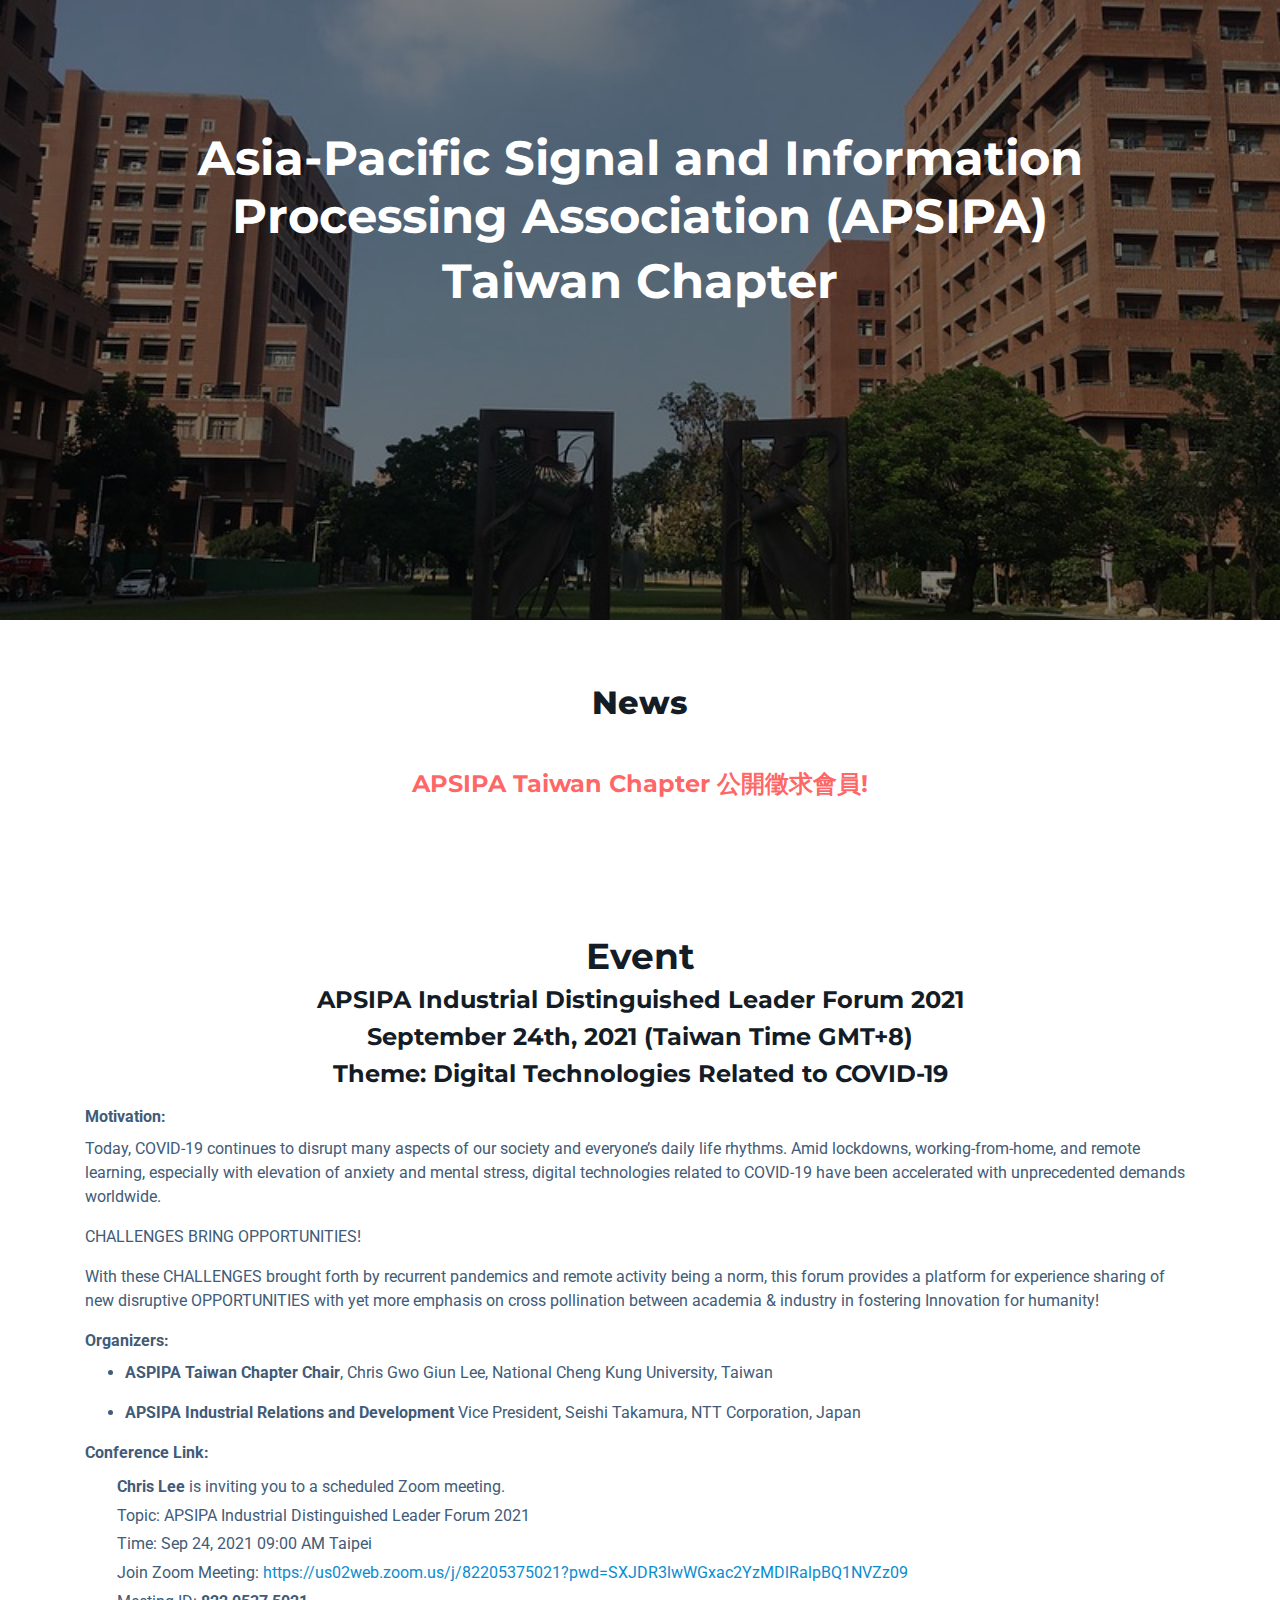
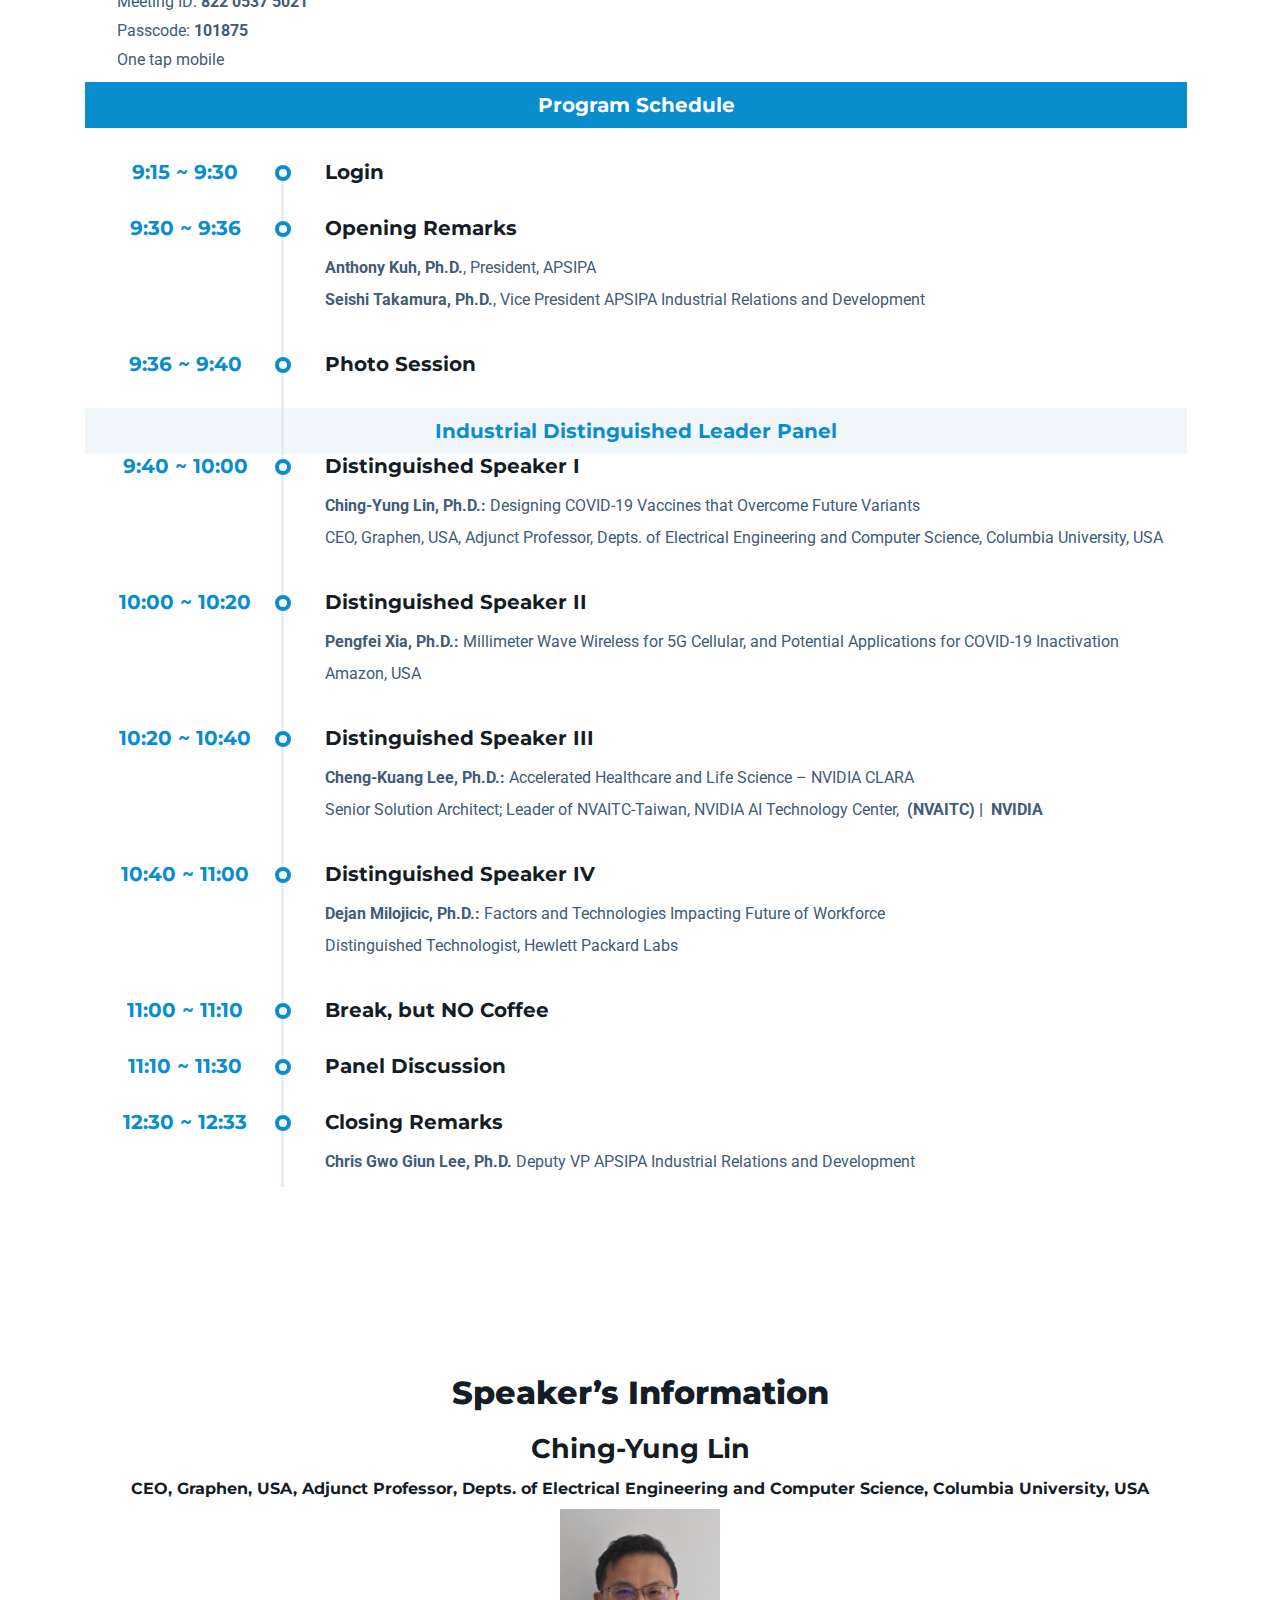
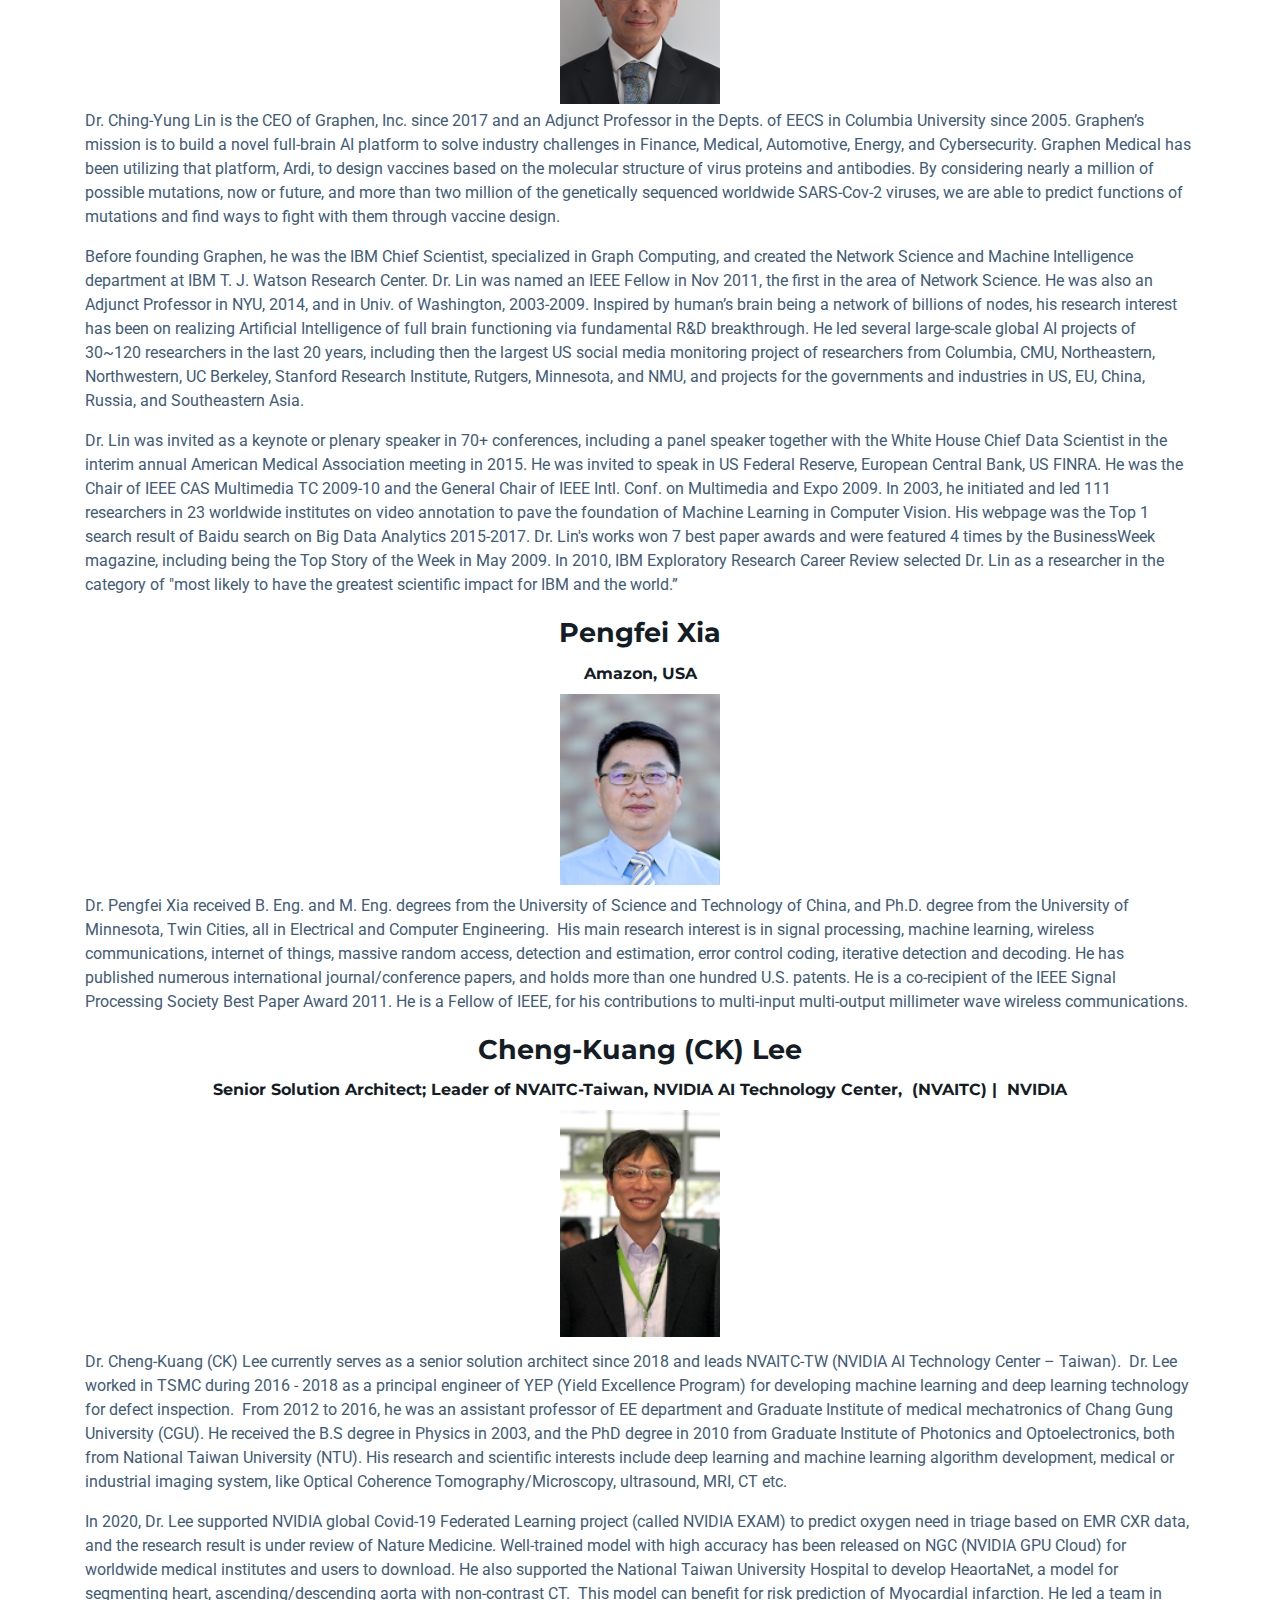
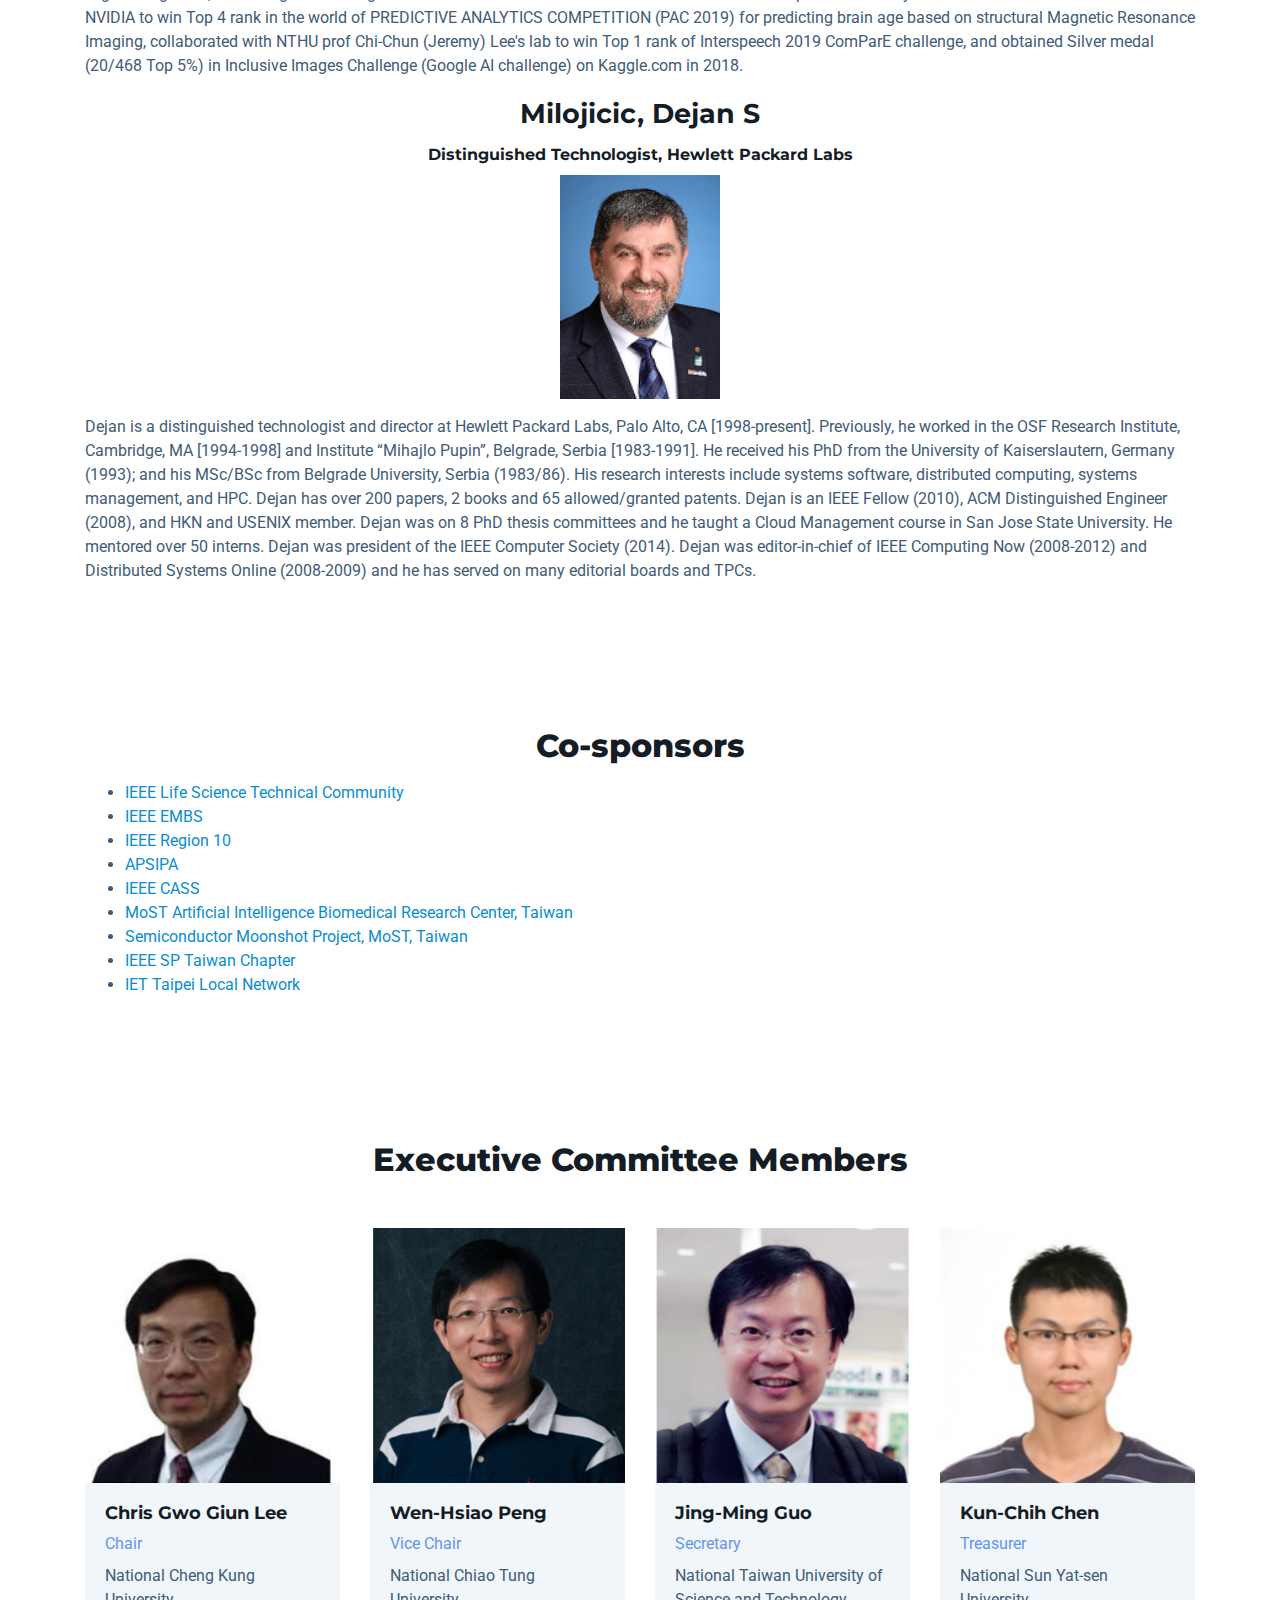
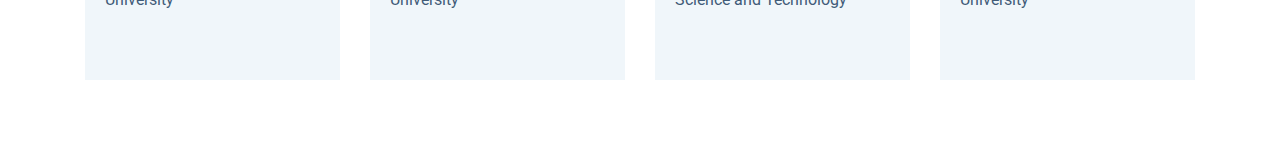
==== commit 17ed1cf2: "add zoom event" ====
--- a/web/index.html
+++ b/web/index.html
@@ -74,7 +74,18 @@
     <li><p><b>APSIPA Industrial Relations and Development</b> Vice President, Seishi Takamura, NTT Corporation, Japan</p></li>
     
 </ul>
-<p><b><i>Virtual Forum on Sept. 24th , 2021(Taiwan Time GMT+8) Conference Link to be provided</i></b></p></li>
+
+
+<p><b>Conference Link:</b></p>
+<div style="text-indent: 2em;">
+    <p style="line-height:.8"><b>Chris Lee</b> is inviting you to a scheduled Zoom meeting.</p>
+    <p style="line-height:.8">Topic: APSIPA Industrial Distinguished Leader Forum 2021</p>
+    <p style="line-height:.8">Time: Sep 24, 2021 09:00 AM Taipei</p>
+    <p style="line-height:.8">Join Zoom Meeting: <a href=https://us02web.zoom.us/j/82205375021?pwd=SXJDR3lwWGxac2YzMDlRalpBQ1NVZz09>https://us02web.zoom.us/j/82205375021?pwd=SXJDR3lwWGxac2YzMDlRalpBQ1NVZz09</a></p>
+    <p style="line-height:.8">Meeting ID: <b>822 0537 5021</b></p>
+    <p style="line-height:.8">Passcode: <b>101875</b></p>
+    <p style="line-height:.8">One tap mobile</p>
+</div>
 
 </label>
         <!-- Nav tabs -->
